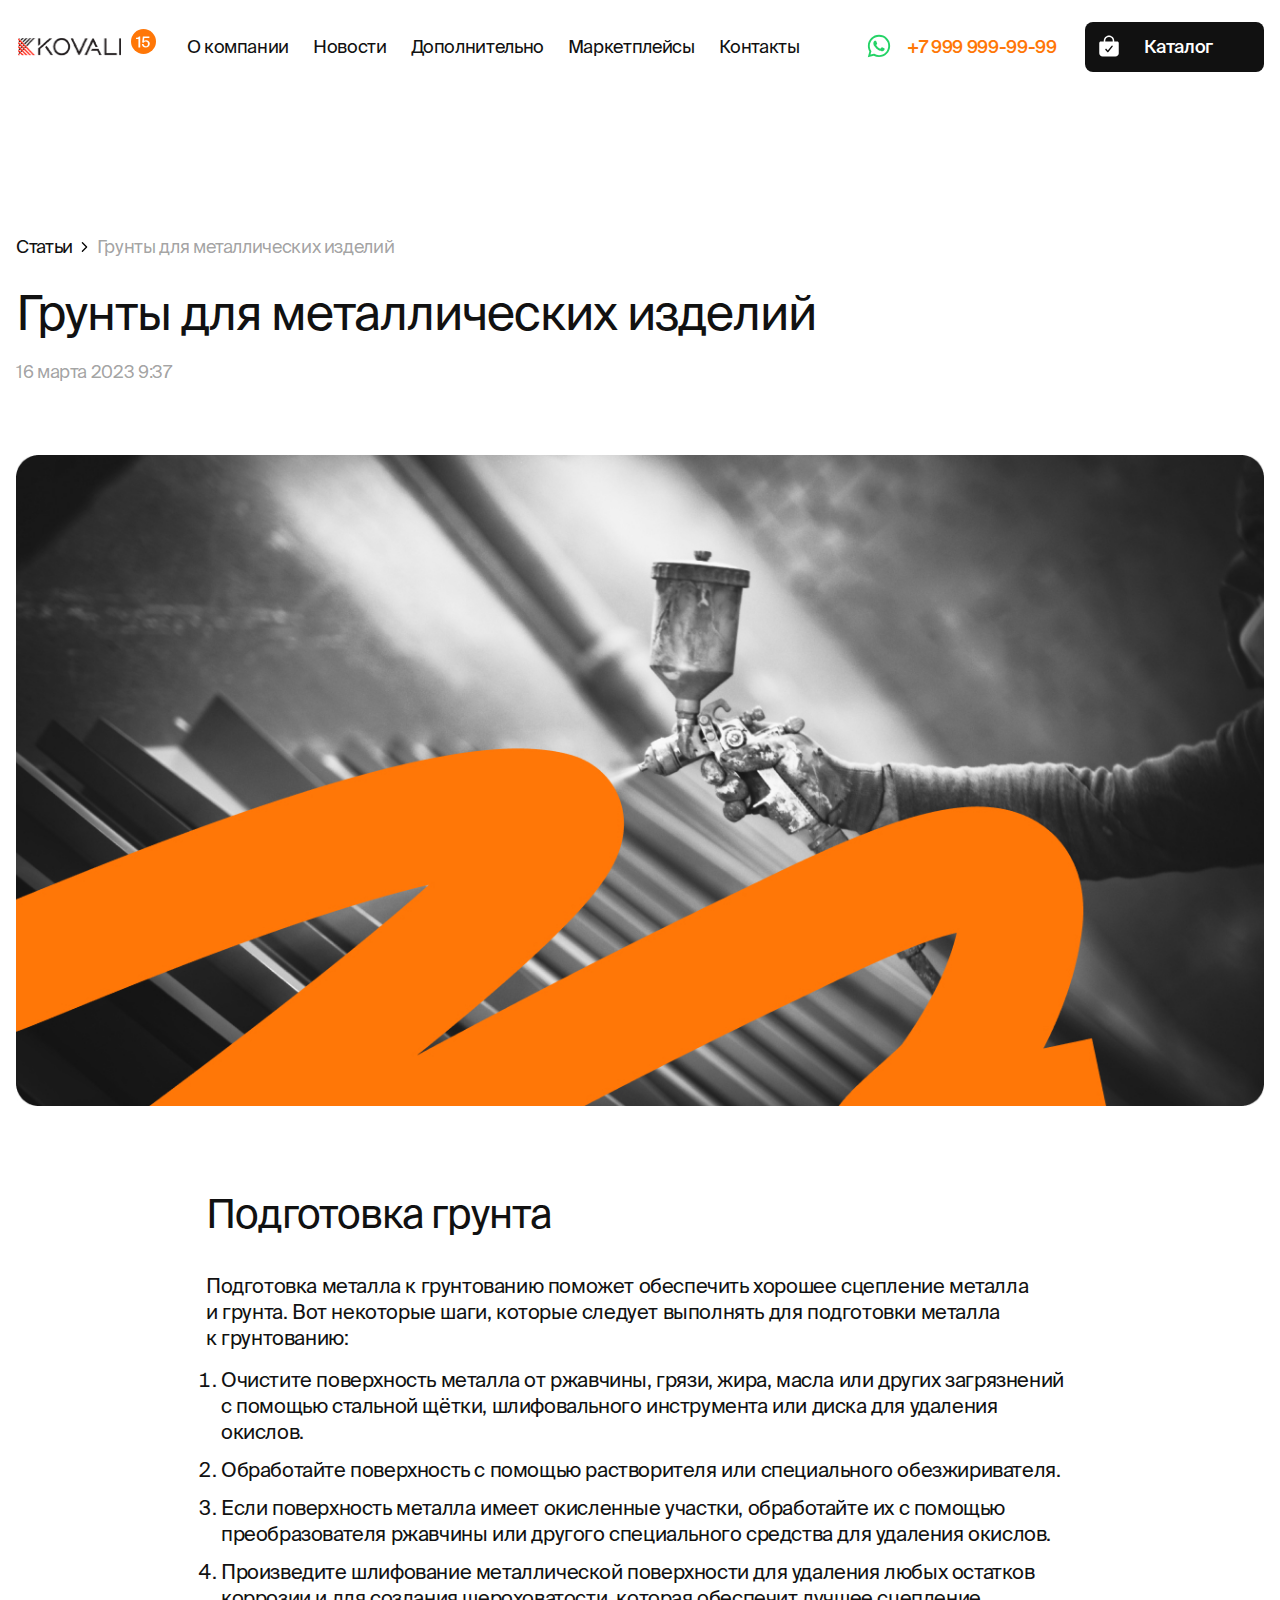
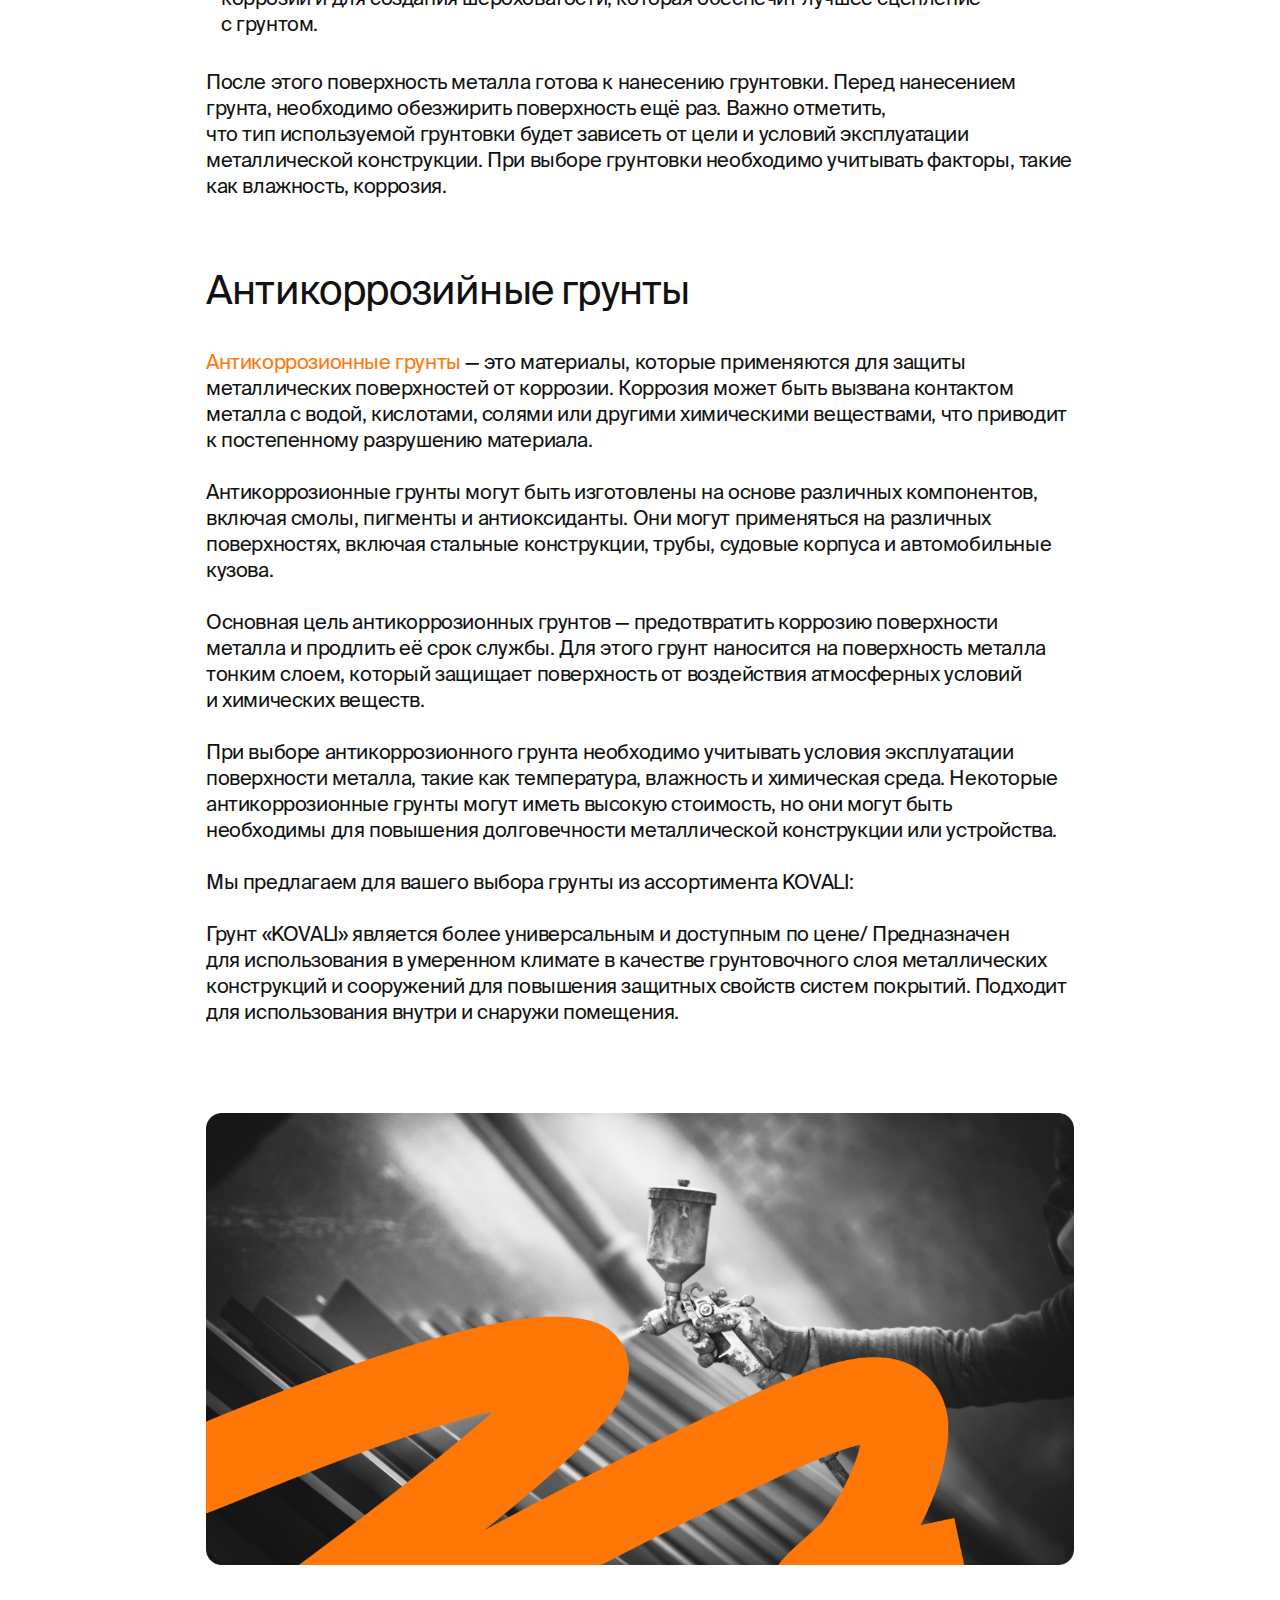
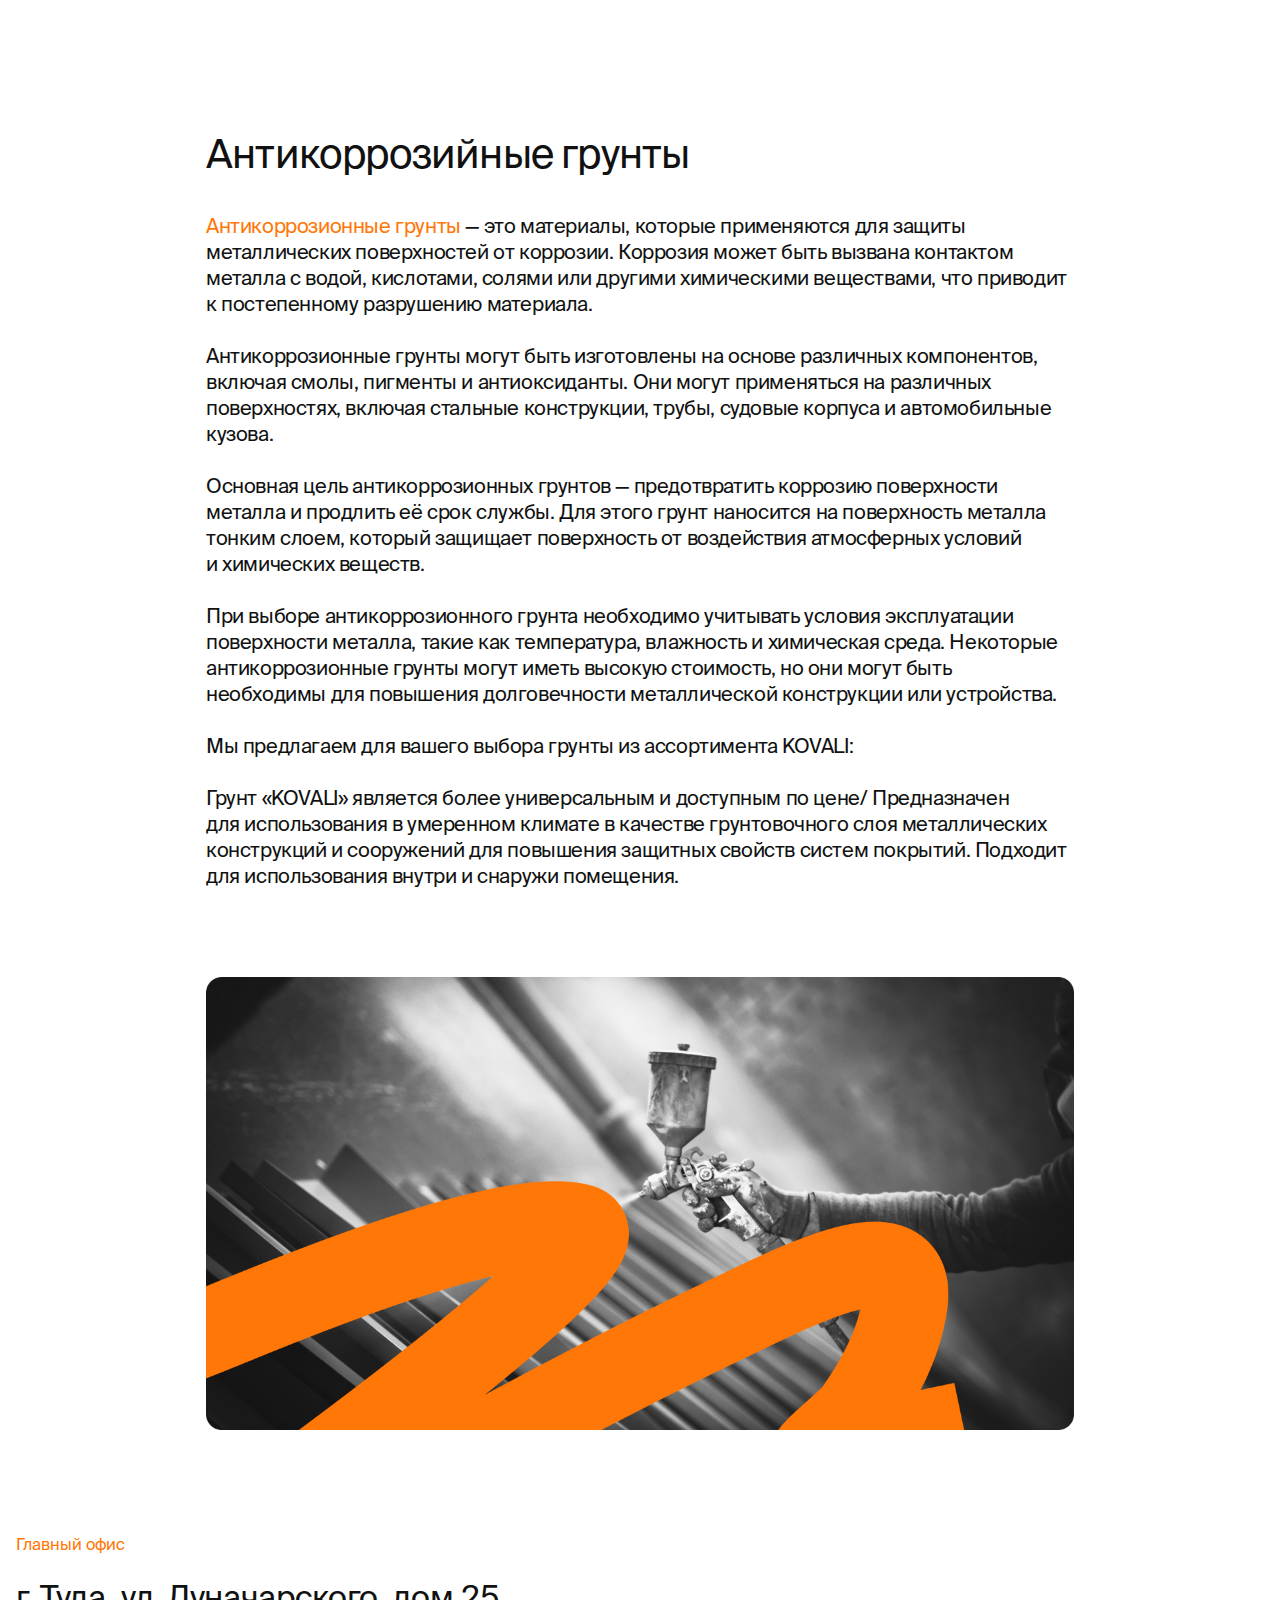
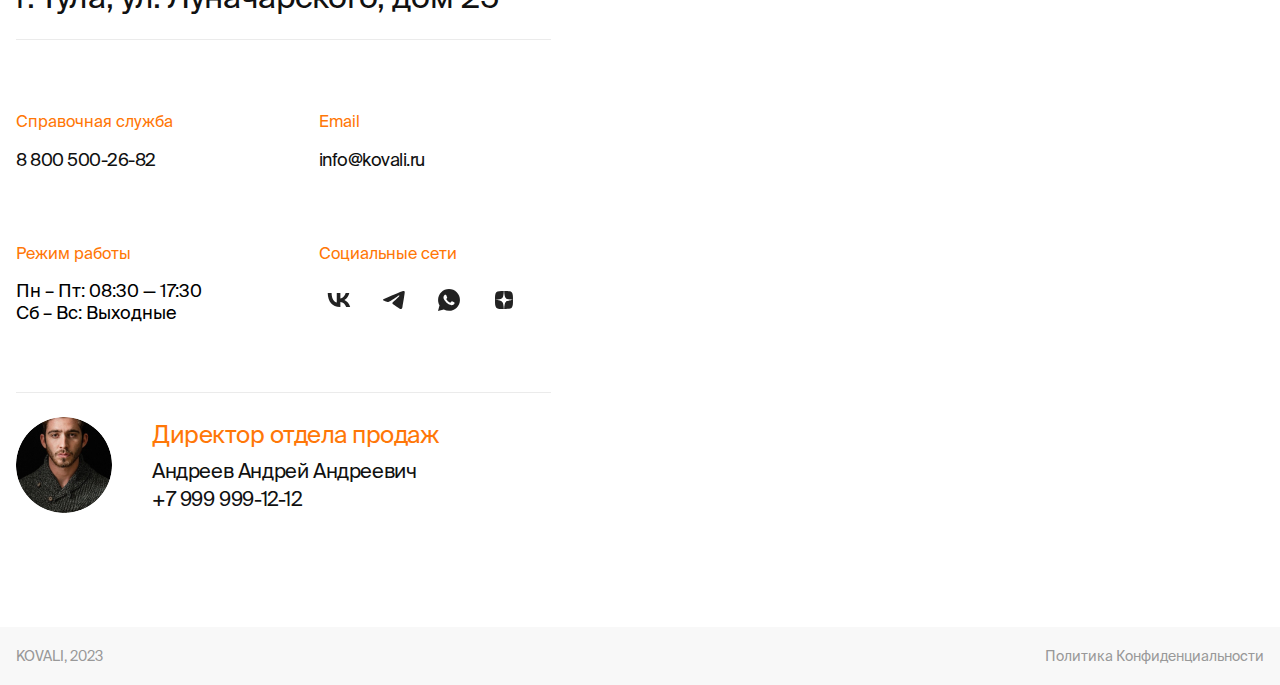
==== article.html @ 133d53ba "desktop article page" ====
<!DOCTYPE html>
<html lang="en">

<head>
    <meta charset="UTF-8">
    <meta name="viewport" content="width=device-width, initial-scale=1.0">
    <title>KOVALI</title>
    <link rel="stylesheet" href="./styles/index.css">
</head>

<body>
    <div class="page">

        <header class="header">
            <div class="wrapper header__wrapper">
                <a href="#" class="header__logo-link">
                    <img src="./assets/img/logo.png" alt="Краски KOVALI" class="logo header__logo">
                    <span class="header__logo-year">
                        <svg xmlns="http://www.w3.org/2000/svg" width="25" height="25" viewBox="0 0 25 25" fill="none">
                            <rect width="25" height="25" rx="12.5" fill="#FF7707" />
                            <path d="M9.215 18.375H7.43V10.095H5V8.865C6.575 8.82 7.34 8.685 7.895 7.5H9.215V18.375Z"
                                fill="white" />
                            <path
                                d="M14.8167 17.19C16.0167 17.19 16.9617 16.335 16.9617 14.88C16.9617 13.26 15.8517 12.495 14.7717 12.495C13.7517 12.495 13.0317 12.99 12.8067 13.635L11.1267 13.545L11.8467 7.5H18.3567V9.075H13.3167L12.9717 11.805C13.4967 11.385 14.2467 11.13 15.2217 11.13C17.0817 11.13 18.8067 12.405 18.8067 14.85C18.8067 17.28 16.9467 18.57 14.7867 18.57C12.2667 18.57 10.9467 16.92 10.8267 15.045H12.5517C12.7167 16.305 13.3767 17.19 14.8167 17.19Z"
                                fill="white" />
                        </svg>
                    </span>
                </a>
                <nav class="header__nav">
                    <a href="#" class="header__nav-link">
                        О компании
                    </a>
                    <a href="#" class="header__nav-link">
                        Новости
                    </a>
                    <a href="#" class="header__nav-link">
                        Дополнительно
                    </a>
                    <a href="#" class="header__nav-link">
                        Маркетплейсы
                    </a>
                    <a href="#" class="header__nav-link">
                        Контакты
                    </a>
                </nav>
                <div class="header__menu">
                    <a href="#" class="header__social-link">
                        <svg width="32" height="32" viewBox="0 0 32 32" fill="none" xmlns="http://www.w3.org/2000/svg">
                            <path
                                d="M4.79688 27.2L6.3754 21.4484C5.40021 19.7611 4.88797 17.8471 4.89033 15.8992C4.8929 9.77907 9.88355 4.80005 16.0163 4.80005C18.9924 4.80156 21.7857 5.95735 23.8866 8.05541C25.9874 10.1535 27.1432 12.9422 27.1422 15.9081C27.1395 22.0279 22.148 27.0078 16.0162 27.0078H16.0113C14.1494 27.007 12.3199 26.5409 10.6948 25.6566L4.79688 27.2Z"
                                fill="#24D366" />
                            <path
                                d="M16.0205 6.67507C10.9196 6.67507 6.77136 10.8134 6.76954 15.9C6.76703 17.6369 7.25715 19.3391 8.18324 20.8098L8.40325 21.1588L7.4689 24.563L10.9689 23.6471L11.3069 23.8469C12.7263 24.6876 14.3538 25.1322 16.0135 25.1331H16.017C21.114 25.1331 25.2622 20.9943 25.2642 15.9074C25.268 14.695 25.0309 13.4938 24.5664 12.3734C24.1019 11.2531 23.4193 10.2358 22.5582 9.38053C21.7019 8.52056 20.6831 7.83863 19.5609 7.37424C18.4387 6.90985 17.2354 6.67221 16.0205 6.67507Z"
                                fill="white" />
                            <path fill-rule="evenodd" clip-rule="evenodd"
                                d="M13.2321 11.2591C13.0238 10.7972 12.8045 10.7878 12.6066 10.7798L12.0737 10.7733C11.8883 10.7733 11.5871 10.8427 11.3324 11.1204C11.0778 11.3981 10.3594 12.0692 10.3594 13.4341C10.3594 14.7991 11.3556 16.118 11.4944 16.3033C11.6332 16.4886 13.4175 19.3789 16.2433 20.491C18.5915 21.4151 19.0693 21.2313 19.5792 21.1851C20.0891 21.139 21.2239 20.514 21.4554 19.8662C21.6869 19.2184 21.6871 18.6633 21.6177 18.5473C21.5483 18.4312 21.3629 18.3623 21.0847 18.2234C20.8064 18.0846 19.4399 17.4135 19.1851 17.3209C18.9303 17.2282 18.7451 17.1822 18.5595 17.4598C18.374 17.7375 17.8419 18.3621 17.6796 18.5473C17.5174 18.7324 17.3554 18.7557 17.0772 18.617C16.799 18.4783 15.9038 18.1853 14.8417 17.2401C14.0153 16.5048 13.4574 15.5966 13.295 15.3191C13.1326 15.0416 13.2778 14.8913 13.4172 14.753C13.542 14.6287 13.6952 14.429 13.8344 14.2671C13.9737 14.1052 14.0195 13.9894 14.112 13.8046C14.2046 13.6197 14.1585 13.4573 14.0889 13.3187C14.0194 13.18 13.4792 11.8079 13.2321 11.2592"
                                fill="#24D366" />
                        </svg>
                    </a>
                    <a href="tel:+79999999999" class="tel-link header__tel-link">
                        +7 999 999-99-99
                    </a>
                    <a href="#" class="btn btn_icon header__btn">
                        <div class="btn__icon">
                            <svg width="24" height="24" viewBox="0 0 24 24" fill="none"
                                xmlns="http://www.w3.org/2000/svg">
                                <path
                                    d="M21.3117 7.94062C21.1727 7.8006 21.0073 7.68956 20.825 7.61392C20.6428 7.53829 20.4473 7.49957 20.25 7.5H17.25V6.75C17.25 5.35761 16.6969 4.02226 15.7123 3.03769C14.7277 2.05312 13.3924 1.5 12 1.5C10.6076 1.5 9.27226 2.05312 8.28769 3.03769C7.30312 4.02226 6.75 5.35761 6.75 6.75V7.5H3.75C3.35218 7.5 2.97064 7.65804 2.68934 7.93934C2.40804 8.22064 2.25 8.60218 2.25 9V19.125C2.25 20.9531 3.79688 22.5 5.625 22.5H18.375C19.2593 22.5003 20.1086 22.1545 20.7413 21.5367C21.0596 21.233 21.3132 20.8679 21.4865 20.4634C21.6599 20.059 21.7495 19.6236 21.75 19.1836V9C21.7506 8.80321 21.7122 8.60826 21.637 8.42642C21.5617 8.24458 21.4512 8.07946 21.3117 7.94062ZM15.5855 12.8438L11.3855 18.0938C11.3165 18.1799 11.2294 18.2498 11.1303 18.2984C11.0312 18.3471 10.9226 18.3732 10.8122 18.375H10.8C10.6917 18.375 10.5846 18.3515 10.4862 18.3062C10.3878 18.2609 10.3004 18.1948 10.23 18.1125L8.43 16.0087C8.36598 15.9339 8.31733 15.8472 8.28683 15.7535C8.25633 15.6599 8.24457 15.5611 8.25223 15.4629C8.2599 15.3647 8.28682 15.269 8.33148 15.1812C8.37614 15.0934 8.43765 15.0153 8.5125 14.9513C8.58735 14.8872 8.67408 14.8386 8.76774 14.8081C8.86139 14.7776 8.96014 14.7658 9.05834 14.7735C9.15653 14.7811 9.25226 14.8081 9.34005 14.8527C9.42784 14.8974 9.50598 14.9589 9.57 15.0338L10.7812 16.4489L14.4145 11.9062C14.5389 11.7508 14.7198 11.6512 14.9176 11.6292C15.1154 11.6072 15.3138 11.6647 15.4692 11.7891C15.6246 11.9134 15.7243 12.0943 15.7462 12.2921C15.7682 12.4899 15.7107 12.6883 15.5864 12.8438H15.5855ZM15.75 7.5H8.25V6.75C8.25 5.75544 8.64509 4.80161 9.34835 4.09835C10.0516 3.39509 11.0054 3 12 3C12.9946 3 13.9484 3.39509 14.6517 4.09835C15.3549 4.80161 15.75 5.75544 15.75 6.75V7.5Z"
                                    fill="white" />
                            </svg>
                        </div>
                        <span class="btn__caption">
                            Каталог
                        </span>
                    </a>
                </div>
            </div>
        </header>
        <main class="main">
            <section class="article-section">
                <div class="wrapper article-section__wrapper">
                    <div class="breadcrumbs article-section__breadcrumbs">
                        <a href="#" class="breadcrumbs__link">
                            Статьи
                        </a>
                        <a href="#" class="breadcrumbs__link active">
                            Грунты для металлических изделий
                        </a>
                    </div>
                    <h1 class="article-section__heading">
                        Грунты для металлических изделий
                    </h1>
                    <p class="article-section__date">
                        16 марта 2023 9:37
                    </p>
                    <img src="./assets/img/article-img.jpg" alt="
                    Грунты для металлических изделий" class="article-section__img">
                    <div class="article-section__text-content">
                        <h2>Подготовка грунта</h2>
                        <p>
                            Подготовка металла к грунтованию поможет обеспечить хорошее сцепление металла и грунта.
                            Вот некоторые шаги, которые
                            следует выполнять для подготовки металла к грунтованию:
                        </p>
                        <ol>
                            <li>
                                Очистите поверхность металла от ржавчины, грязи, жира, масла или других загрязнений
                                с помощью стальной щётки,
                                шлифовального инструмента или диска для удаления окислов.
                            </li>
                            <li>
                                Обработайте поверхность с помощью растворителя или специального обезжиривателя.
                            </li>
                            <li>
                                Если поверхность металла имеет окисленные участки, обработайте их с помощью
                                преобразователя ржавчины или другого
                                специального средства для удаления окислов.
                            </li>
                            <li>
                                Произведите шлифование металлической поверхности для удаления любых остатков коррозии
                                и для создания шероховатости,
                                которая обеспечит лучшее сцепление с грунтом.
                            </li>
                        </ol>
                        <p>
                            После этого поверхность металла готова к нанесению грунтовки. Перед нанесением грунта,
                            необходимо обезжирить поверхность
                            ещё раз. Важно отметить, что тип используемой грунтовки будет зависеть от цели и условий
                            эксплуатации металлической
                            конструкции. При выборе грунтовки необходимо учитывать факторы, такие как влажность,
                            коррозия.
                        </p>
                        <h2>
                            Антикоррозийные грунты
                        </h2>
                        <p>
                            <a href="#">Антикоррозионные грунты</a> — это материалы, которые применяются для защиты
                            металлических
                            поверхностей от коррозии. Коррозия
                            может быть вызвана контактом металла с водой, кислотами, солями или другими химическими
                            веществами, что приводит
                            к постепенному разрушению материала.
                            <br>
                            <br>
                            Антикоррозионные грунты могут быть изготовлены на основе различных компонентов, включая
                            смолы, пигменты и антиоксиданты.
                            Они могут применяться на различных поверхностях, включая стальные конструкции, трубы,
                            судовые корпуса и автомобильные
                            кузова.
                            <br>
                            <br>
                            Основная цель антикоррозионных грунтов — предотвратить коррозию поверхности металла
                            и продлить её срок службы. Для этого
                            грунт наносится на поверхность металла тонким слоем, который защищает поверхность
                            от воздействия атмосферных условий
                            и химических веществ.
                            <br>
                            <br>
                            При выборе антикоррозионного грунта необходимо учитывать условия эксплуатации поверхности
                            металла, такие
                            как температура, влажность и химическая среда. Некоторые антикоррозионные грунты могут иметь
                            высокую стоимость,
                            но они могут быть необходимы для повышения долговечности металлической конструкции
                            или устройства.
                            <br>
                            <br>
                            Мы предлагаем для вашего выбора грунты из ассортимента KOVALI:
                            <br>
                            <br>
                            Грунт «KOVALI» является более универсальным и доступным по цене/ Предназначен
                            для использования в умеренном климате
                            в качестве грунтовочного слоя металлических конструкций и сооружений для повышения защитных
                            свойств систем покрытий.
                            Подходит для использования внутри и снаружи помещения.
                        </p>
                        <img src="./assets/img/article-img.jpg" alt="">
                        <h2>Антикоррозийные грунты</h2>
                        <p>
                            <a href="#">Антикоррозионные грунты</a> — это материалы, которые применяются для защиты
                            металлических
                            поверхностей от коррозии. Коррозия
                            может быть вызвана контактом металла с водой, кислотами, солями или другими химическими
                            веществами, что приводит
                            к постепенному разрушению материала.
                            <br>
                            <br>
                            Антикоррозионные грунты могут быть изготовлены на основе различных компонентов, включая
                            смолы, пигменты и антиоксиданты.
                            Они могут применяться на различных поверхностях, включая стальные конструкции, трубы,
                            судовые корпуса и автомобильные
                            кузова.
                            <br>
                            <br>
                            Основная цель антикоррозионных грунтов — предотвратить коррозию поверхности металла
                            и продлить её срок службы. Для этого
                            грунт наносится на поверхность металла тонким слоем, который защищает поверхность
                            от воздействия атмосферных условий
                            и химических веществ.
                            <br>
                            <br>
                            При выборе антикоррозионного грунта необходимо учитывать условия эксплуатации поверхности
                            металла, такие
                            как температура, влажность и химическая среда. Некоторые антикоррозионные грунты могут иметь
                            высокую стоимость,
                            но они могут быть необходимы для повышения долговечности металлической конструкции
                            или устройства.
                            <br>
                            <br>
                            Мы предлагаем для вашего выбора грунты из ассортимента KOVALI:
                            <br>
                            <br>
                            Грунт «KOVALI» является более универсальным и доступным по цене/ Предназначен
                            для использования в умеренном климате
                            в качестве грунтовочного слоя металлических конструкций и сооружений для повышения защитных
                            свойств систем покрытий.
                            Подходит для использования внутри и снаружи помещения.
                        </p>
                        <img src="./assets/img/article-img.jpg" alt="">
                    </div>
                </div>
            </section>
            <section class="contacts-section">
                <div class="wrapper contacts-section__wrapper">
                    <div class="contacts-section__info">
                        <div class="contacts-section__info-header">
                            <div class="contacts-section__info-item contacts-section__info-item_large">
                                <h6 class="contacts-section__info-item-heading">
                                    Главный офис
                                </h6>
                                <p class="contacts-section__info-address">
                                    г. Тула, ул. Луначарского, дом 25
                                </p>
                            </div>
                        </div>
                        <div class="contacts-section__info-body">
                            <div class="contacts-section__info-item">
                                <h6 class="contacts-section__info-item-heading">
                                    Справочная служба
                                </h6>
                                <a href="tel:+78005002682" class="text contacts-section__info-item-link">
                                    8 800 500-26-82
                                </a>
                            </div>
                            <div class="contacts-section__info-item">
                                <h6 class="contacts-section__info-item-heading">
                                    Email
                                </h6>
                                <a href="mailto:info@kovali.ru"
                                    class="text contacts-section__info-text contacts-section__info-item-link">
                                    info@kovali.ru
                                </a>
                            </div>
                            <div class="contacts-section__info-item">
                                <h6 class="contacts-section__info-item-heading">
                                    Режим работы
                                </h6>
                                <div class="contacts-section__info-text-content">
                                    <p class="contacts-section__info-text">
                                        Пн – Пт: 08:30 — 17:30
                                    </p>
                                    <p class="contacts-section__info-text">
                                        Сб – Вс: Выходные
                                    </p>
                                </div>
                            </div>
                            <div class="contacts-section__info-item">
                                <h6 class="contacts-section__info-item-heading">
                                    Социальные сети
                                </h6>
                                <div class="contacts-section__socials">
                                    <a href="#" class="contacts-section__socials-link">
                                        <svg width="40" height="40" viewBox="0 0 40 40" fill="none"
                                            xmlns="http://www.w3.org/2000/svg">
                                            <path
                                                d="M20.9388 26.9131C13.2719 26.9131 8.90038 21.6673 8.72104 12.9243H12.5769C12.7002 19.3358 15.5249 22.0484 17.7667 22.6088V12.9243H21.3872V18.4503C23.5954 18.2149 25.9268 15.6929 26.7115 12.9131H30.3208C30.0265 14.3521 29.4386 15.7149 28.5938 16.9164C27.7491 18.1179 26.6657 19.1323 25.4112 19.8963C26.8111 20.593 28.0475 21.5787 29.0386 22.7882C30.0298 23.9977 30.7533 25.4035 31.1614 26.9131H27.1822C26.3304 24.2566 24.2007 22.1941 21.3872 21.9139V26.9131H20.95H20.9388Z"
                                                fill="#222222" />
                                        </svg>

                                    </a>
                                    <a href="#" class="contacts-section__socials-link">
                                        <svg width="40" height="40" viewBox="0 0 40 40" fill="none"
                                            xmlns="http://www.w3.org/2000/svg">
                                            <path
                                                d="M10.4931 18.749C16.3235 16.2088 20.2113 14.5341 22.1566 13.725C27.7108 11.4148 28.8649 11.0135 29.6172 11.0001C29.7826 10.9974 30.1525 11.0384 30.3922 11.2328C30.5945 11.397 30.6502 11.6188 30.6768 11.7744C30.7034 11.9301 30.7366 12.2847 30.7102 12.5617C30.4093 15.7242 29.1069 23.3986 28.4444 26.9406C28.164 28.4394 27.612 28.9419 27.0775 28.9911C25.9161 29.098 25.0342 28.2235 23.9093 27.4861C22.149 26.3323 21.1546 25.614 19.446 24.488C17.4713 23.1868 18.7514 22.4716 19.8767 21.3028C20.1712 20.9969 25.2885 16.3423 25.3876 15.9201C25.4 15.8673 25.4115 15.6705 25.2945 15.5665C25.1776 15.4626 25.005 15.4981 24.8804 15.5264C24.7039 15.5665 21.8919 17.4251 16.4443 21.1023C15.6462 21.6504 14.9232 21.9174 14.2754 21.9035C13.5613 21.888 12.1877 21.4997 11.1665 21.1678C9.91404 20.7606 8.91858 20.5454 9.00526 19.8539C9.05041 19.4938 9.54637 19.1255 10.4931 18.749Z"
                                                fill="#222222" />
                                        </svg>

                                    </a>
                                    <a href="#" class="contacts-section__socials-link">
                                        <svg width="40" height="40" viewBox="0 0 40 40" fill="none"
                                            xmlns="http://www.w3.org/2000/svg">
                                            <path
                                                d="M9 31L10.5502 25.351C9.59249 23.6939 9.08946 21.814 9.09177 19.901C9.0943 13.8901 13.9953 9 20.0178 9C22.9404 9.00148 25.6836 10.1366 27.7466 12.1972C29.8097 14.2578 30.9448 16.9968 30.9438 19.9097C30.9411 25.9202 26.0394 30.8112 20.0177 30.8112H20.0129C18.1845 30.8104 16.3878 30.3526 14.792 29.4841L9 31Z"
                                                fill="#222222" />
                                            <path
                                                d="M20.0222 10.8413C15.013 10.8413 10.9393 14.9058 10.9375 19.9015C10.935 21.6075 11.4163 23.2792 12.3258 24.7236L12.5418 25.0664L11.6243 28.4098L15.0614 27.5103L15.3933 27.7065C16.7872 28.5322 18.3855 28.9688 20.0154 28.9697H20.0188C25.0241 28.9697 29.0978 24.9049 29.0998 19.9088C29.1035 18.718 28.8706 17.5383 28.4145 16.4379C27.9584 15.3376 27.2881 14.3385 26.4424 13.4985C25.6015 12.6539 24.601 11.9841 23.499 11.528C22.3969 11.0719 21.2152 10.8385 20.0222 10.8413Z"
                                                fill="#222222" />
                                            <path fill-rule="evenodd" clip-rule="evenodd"
                                                d="M17.2873 15.3438C17.0827 14.8901 16.8673 14.8809 16.673 14.8731L16.1497 14.8667C15.9676 14.8667 15.6718 14.9349 15.4217 15.2076C15.1717 15.4803 14.4662 16.1394 14.4662 17.48C14.4662 18.8206 15.4445 20.1159 15.5808 20.2979C15.7171 20.4799 17.4693 23.3186 20.2443 24.4108C22.5503 25.3185 23.0195 25.1379 23.5203 25.0926C24.021 25.0472 25.1355 24.4335 25.3628 23.7972C25.5902 23.1609 25.5903 22.6158 25.5222 22.5018C25.454 22.3879 25.2719 22.3201 24.9987 22.1838C24.7255 22.0474 23.3835 21.3883 23.1333 21.2973C22.8831 21.2063 22.7012 21.1611 22.519 21.4338C22.3368 21.7065 21.8142 22.32 21.6549 22.5018C21.4955 22.6837 21.3365 22.7065 21.0633 22.5703C20.79 22.4341 19.9109 22.1463 18.8679 21.218C18.0564 20.4958 17.5085 19.6039 17.3491 19.3313C17.1896 19.0587 17.3321 18.9111 17.469 18.7753C17.5916 18.6532 17.742 18.4571 17.8788 18.2981C18.0155 18.1391 18.0605 18.0254 18.1514 17.8438C18.2423 17.6623 18.197 17.5028 18.1287 17.3666C18.0604 17.2304 17.5299 15.8828 17.2873 15.3439"
                                                fill="white" />
                                        </svg>

                                    </a>
                                    <a href="#" class="contacts-section__socials-link">
                                        <svg width="40" height="40" viewBox="0 0 40 40" fill="none"
                                            xmlns="http://www.w3.org/2000/svg">
                                            <path
                                                d="M21.7357 21.7357C20.3214 23.195 20.2186 25.0143 20.0964 29C23.8121 29 26.3771 28.9871 27.7014 27.7014C28.9871 26.3771 29 23.69 29 20.0964C25.0143 20.225 23.195 20.3214 21.7357 21.7357ZM11 20.0964C11 23.69 11.0129 26.3771 12.2986 27.7014C13.6229 28.9871 16.1878 29 19.9036 29C19.775 25.0143 19.6786 23.195 18.2643 21.7357C16.805 20.3214 14.9857 20.2186 11 20.0964ZM19.9036 11C16.1943 11 13.6229 11.0129 12.2986 12.2986C11.0129 13.6229 11 16.31 11 19.9036C14.9857 19.775 16.805 19.6786 18.2643 18.2643C19.6786 16.805 19.7814 14.9857 19.9036 11ZM21.7357 18.2643C20.3214 16.805 20.2186 14.9857 20.0964 11C23.8121 11 26.3771 11.0129 27.7014 12.2986C28.9871 13.6229 29 16.31 29 19.9036C25.0143 19.775 23.195 19.6786 21.7357 18.2643Z"
                                                fill="#222222" />
                                            <path
                                                d="M29 20.0964V19.9036C25.0143 19.775 23.195 19.6786 21.7357 18.2643C20.3214 16.805 20.2186 14.9857 20.0964 11H19.9036C19.775 14.9857 19.6786 16.805 18.2643 18.2643C16.805 19.6786 14.9857 19.7814 11 19.9036V20.0964C14.9857 20.225 16.805 20.3214 18.2643 21.7357C19.6786 23.195 19.7814 25.0143 19.9036 29H20.0964C20.225 25.0143 20.3214 23.195 21.7357 21.7357C23.195 20.3214 25.0143 20.2186 29 20.0964Z"
                                                fill="white" />
                                        </svg>
                                    </a>
                                </div>
                            </div>
                        </div>
                        <div class="contacts-section__info-footer">
                            <div class="contacts-section__profile">
                                <img src="./assets/img/profile-avatar.jpg" alt="
                        Директор отдела продаж | Андреев Андрей Андреевич" class="contacts-section__profile-avatar">
                                <div class="contacts-section__profile-body">
                                    <p class="contacts-section__profile-heading">
                                        Директор отдела продаж
                                    </p>
                                    <div class="contacts-section__profile-text-content">
                                        <p class="contacts-section__profile-text">
                                            Андреев Андрей Андреевич
                                        </p>
                                        <a href="tel:+79999991212" class="contacts-section__profile-link">
                                            +7 999 999-12-12
                                        </a>
                                    </div>
                                </div>
                            </div>
                        </div>
                    </div>
                    <iframe class="contacts-section__map"
                        src="https://yandex.ru/map-widget/v1/?um=constructor%3A21892ddb8aa5471bf403f80e068ed27ab45283c2ccba5e497fb1632a9cfde833&amp;source=constructor"
                        width="100%" height="591" frameborder="0"></iframe>
                </div>
            </section>
        </main>
        <footer class="footer">
            <div class="wrapper footer__wrapper">
                <p class="footer__text footer__copyrights">
                    KOVALI, 2023
                </p>
                <a href="#" class="footer__text footer__policy-link">
                    Политика Конфиденциальности
                </a>
            </div>
        </footer>
    </div>
</body>

</html>
---- styles/index.css ----
@font-face {
  font-family: "Suisse Intl";
  font-weight: 300;
  src: url("../assets/fonts/SuisseIntl/SuisseIntl-Light.otf");
}
@font-face {
  font-family: "Suisse Intl";
  font-style: italic;
  font-weight: 300;
  src: url("../assets/fonts/SuisseIntl/SuisseIntl-LightItalic.otf");
}
@font-face {
  font-family: "Suisse Intl";
  font-weight: 400;
  src: url("../assets/fonts/SuisseIntl/SuisseIntl-Regular.otf");
}
@font-face {
  font-family: "Suisse Intl";
  font-style: italic;
  font-weight: 400;
  src: url("../assets/fonts/SuisseIntl/SuisseIntl-RegularItalic.otf");
}
@font-face {
  font-family: "Suisse Intl";
  font-weight: 500;
  src: url("../assets/fonts/SuisseIntl/SuisseIntl-Medium.otf");
}
@font-face {
  font-family: "Suisse Intl";
  font-style: italic;
  font-weight: 500;
  src: url("../assets/fonts/SuisseIntl/SuisseIntl-MediumItalic.otf");
}
@font-face {
  font-family: "Suisse Intl";
  font-weight: 600;
  src: url("../assets/fonts/SuisseIntl/SuisseIntl-SemiBold.otf");
}
@font-face {
  font-family: "Suisse Intl";
  font-style: italic;
  font-weight: 600;
  src: url("../assets/fonts/SuisseIntl/SuisseIntl-SemiBoldItalic.otf");
}
@font-face {
  font-family: "Suisse Intl";
  font-weight: 700;
  src: url("../assets/fonts/SuisseIntl/SuisseIntl-Bold.otf");
}
@font-face {
  font-family: "Suisse Intl";
  font-style: italic;
  font-weight: 700;
  src: url("../assets/fonts/SuisseIntl/SuisseIntl-BoldItalic.otf");
}
@font-face {
  font-family: "Suisse Intl";
  font-weight: 900;
  src: url("../assets/fonts/SuisseIntl/SuisseIntl-Book.otf");
}
@font-face {
  font-family: "Suisse Intl";
  font-style: italic;
  font-weight: 900;
  src: url("../assets/fonts/SuisseIntl/SuisseIntl-BlackItalic.otf");
}
/* http://meyerweb.com/eric/tools/css/reset/ 
   v2.0 | 20110126
   License: none (public domain)
*/
html,
body,
div,
span,
applet,
object,
iframe,
h1,
h2,
h3,
h4,
h5,
h6,
p,
blockquote,
pre,
a,
abbr,
acronym,
address,
big,
cite,
code,
del,
dfn,
em,
img,
ins,
kbd,
q,
s,
samp,
small,
strike,
strong,
sub,
sup,
tt,
var,
b,
u,
i,
center,
dl,
dt,
dd,
ol,
ul,
li,
fieldset,
form,
label,
legend,
table,
caption,
tbody,
tfoot,
thead,
tr,
th,
td,
article,
aside,
canvas,
details,
embed,
figure,
figcaption,
footer,
header,
hgroup,
menu,
nav,
output,
ruby,
section,
summary,
time,
mark,
audio,
video {
  margin: 0;
  padding: 0;
  border: 0;
  font-size: 100%;
  font: inherit;
  vertical-align: baseline;
}

/* HTML5 display-role reset for older browsers */
article,
aside,
details,
figcaption,
figure,
footer,
header,
hgroup,
menu,
nav,
section {
  display: block;
}

body {
  line-height: 1;
}

ol,
ul {
  list-style: none;
}

blockquote,
q {
  quotes: none;
}

blockquote:before,
blockquote:after,
q:before,
q:after {
  content: "";
  content: none;
}

table {
  border-collapse: collapse;
  border-spacing: 0;
}

a {
  text-decoration: none;
  color: inherit;
}

button {
  padding: 0;
  border: none;
  background: none;
}

* {
  box-sizing: border-box;
}

*::-moz-selection {
  color: #fff;
  background-color: #ff7707;
}

*::selection {
  color: #fff;
  background-color: #ff7707;
}
*::-moz-selection {
  color: #fff;
  background-color: #ff7707;
}

body {
  min-width: 320px;
  font-family: "Suisse Intl", sans-serif;
}

.wrapper {
  width: 100%;
  height: 100%;
  max-width: 1344px;
  padding: 0px 16px;
  margin: 0 auto;
  display: flex;
  align-items: center;
}

.heading {
  color: #111;
  font-family: "Suisse Intl", sans-serif;
  font-size: 92px;
  font-style: normal;
  font-weight: 400;
  line-height: 100%; /* 92px */
  letter-spacing: -3.68px;
}
.heading__highlight {
  color: #ff7707;
}

.text, .dev-section__text-content p, .about-section__text-content p {
  color: #111;
  font-family: "Suisse Intl", sans-serif;
  font-size: 24px;
  font-style: normal;
  font-weight: 400;
  line-height: 130%;
  letter-spacing: -0.48px;
}

.subheading {
  color: #111;
  font-family: "Suisse Intl", sans-serif;
  font-size: 64px;
  font-style: normal;
  font-weight: 400;
  line-height: 95%;
  letter-spacing: -2.56px;
}
.subheading_brand, .subheading span {
  color: #ff7707;
}
.subheading_white {
  color: #fff;
}
.btn {
  padding: 12px;
  border-radius: 8px;
  background: #111;
  color: #fff;
  transition: 0.43s;
}
.btn_icon {
  display: flex;
  align-items: center;
  gap: 23px;
}
.btn__icon svg {
  width: 24px;
  height: 24px;
}
.btn__icon svg path {
  transition: 0.43s;
}
.btn__caption {
  font-family: "Suisse Intl", sans-serif;
  font-size: 18px;
  font-style: normal;
  font-weight: 500;
  line-height: normal;
  letter-spacing: -0.36px;
}
.btn:hover {
  color: #111;
  background-color: #fff;
  outline: 1px solid #111;
}
.btn:hover path {
  fill: #111;
}
.btn:active {
  transform: scale(0.95);
}

.header {
  width: 100%;
  margin-top: 22px;
  margin-bottom: 164px;
}
.header__wrapper {
  justify-content: space-between;
}
.header__logo-link {
  position: relative;
  display: flex;
  align-items: center;
  gap: 8px;
  align-items: flex-end;
}
.header__logo-year {
  position: absolute;
  right: -33px;
}
.header__nav {
  display: flex;
  align-items: center;
  gap: 24px;
}
.header__nav-link {
  position: relative;
  color: #111;
  font-family: "Suisse Intl", sans-serif;
  font-size: 18px;
  font-style: normal;
  font-weight: 400;
  line-height: normal;
  letter-spacing: -0.36px;
}
.header__nav-link:hover {
  color: #ff7707;
}
.header__social-link {
  margin-right: 12px;
}
.header__menu {
  display: flex;
  align-items: center;
}
.header__tel-link {
  margin-right: 28px;
}
.header__btn {
  padding-right: 51px;
}

.logo {
  width: 107px;
  height: 17.258px;
  -o-object-fit: contain;
     object-fit: contain;
  -o-object-position: center;
     object-position: center;
}

.tel-link {
  position: relative;
  color: #ff7707;
  font-family: "Suisse Intl", sans-serif;
  font-size: 18px;
  font-style: normal;
  font-weight: 500;
  line-height: normal;
  letter-spacing: -0.36px;
}
.tel-link:hover {
  color: #111;
}

.promo-section__wrapper {
  align-items: flex-end;
  justify-content: space-between;
  gap: 16px;
  margin-bottom: 64px;
}
.promo-section__slogan {
  max-width: 325px;
  font-size: 22px;
}
.promo-section__video {
  width: 100%;
  height: 810px;
  -o-object-fit: cover;
     object-fit: cover;
  -o-object-position: center;
     object-position: center;
  border-radius: 48px 48px 0px 0px;
  background: #ff7707;
}
.promo-section__video-wrapper {
  position: relative;
  z-index: 1;
}
.promo-section__video-wrapper::after {
  content: "";
  width: 556px;
  height: 554.25px;
  position: absolute;
  background-image: url("../assets/img/player-lines.svg");
  background-repeat: no-repeat;
  background-position: center;
  background-size: contain;
  z-index: 2;
  left: 0;
  bottom: 0;
}
.promo-section__video-wrapper::before {
  content: "";
  width: 351.11px;
  height: 350px;
  position: absolute;
  background-image: url("../assets/img/player-lines-2.svg");
  background-repeat: no-repeat;
  background-position: center;
  background-size: contain;
  z-index: 2;
  right: 0;
  top: 0;
}

.advantages-section {
  position: relative;
  top: -81px;
  border-radius: 48px;
  background: #fff;
  z-index: 2;
  padding: 48px 0;
}
.advantages-section__list {
  width: 100%;
  display: grid;
  grid-template-columns: repeat(3, 1fr);
  grid-template-rows: repeat(2, 512px);
  gap: 8px;
}
.advantages-section__list-item-video {
  z-index: -1;
}
.advantages-section__list-item-video, .advantages-section__list-item-bg {
  position: absolute;
  left: 0;
  top: 0;
  width: 100%;
  height: 100%;
  -o-object-fit: cover;
     object-fit: cover;
  -o-object-position: center;
     object-position: center;
}
.advantages-section__list-item {
  position: relative;
  width: 100%;
  height: 100%;
  display: flex;
  flex-direction: column;
  align-items: flex-start;
  justify-content: space-between;
  padding: 40px 32px;
  border-radius: 32px;
  border: 1px solid #ebebeb;
  background-color: rgba(255, 255, 255, 0.1);
  overflow: hidden;
  transition: 0.43s;
}
.advantages-section__list-item:first-child, .advantages-section__list-item:nth-child(3) {
  background-image: url("../assets/img/advantages-lines-1.svg");
  background-repeat: no-repeat;
  background-position: right bottom;
}
.advantages-section__list-item:nth-child(2) {
  background-image: url("../assets/img/advantages-lines-2.svg");
  background-repeat: no-repeat;
  background-position: right top;
}
.advantages-section__list-item_count {
  align-items: flex-start;
  justify-content: start;
}
.advantages-section__list-item_video:hover video {
  opacity: 1;
}
.advantages-section__list-item_video:hover .advantages-section__list-item-subheading,
.advantages-section__list-item_video:hover .advantages-section__list-item-count {
  color: #fff;
}
.advantages-section__list-item_image-black:hover {
  background-color: #111;
}
.advantages-section__list-item_image-black:hover .advantages-section__list-item-bg {
  opacity: 1;
}
.advantages-section__list-item_image:hover .advantages-section__list-item-subheading,
.advantages-section__list-item_image:hover .advantages-section__list-item-count {
  color: #fff;
}
.advantages-section__list-item-heading {
  color: #111;
  font-family: "Suisse Intl", sans-serif;
  font-size: 29px;
  font-style: normal;
  font-weight: 400;
  line-height: 110%;
  letter-spacing: -0.58px;
}
.advantages-section__list-item-heading span {
  color: #ff7707;
}
.advantages-section__list-item-img {
  -o-object-fit: contain;
     object-fit: contain;
}
.advantages-section__list-item-subheading {
  display: flex;
  flex-direction: column;
  align-items: flex-start;
  justify-content: start;
  gap: 24px;
  color: rgba(17, 17, 17, 0.4);
  font-family: "Suisse Intl", sans-serif;
  font-size: 24px;
  font-style: normal;
  font-weight: 400;
  line-height: normal;
  letter-spacing: -0.48px;
  transition: 0.43s;
}
.advantages-section__list-item-count {
  color: #111;
  font-family: "Suisse Intl", sans-serif;
  font-size: 104px;
  font-style: normal;
  font-weight: 500;
  line-height: normal;
  letter-spacing: -1.56px;
  transition: 0.43s;
}
.advantages-section__list-item-video {
  transition: 0.43s;
  opacity: 0;
}
.advantages-section__list-item-bg {
  opacity: 0;
  transition: 0.43s;
}
.advantages-section__list-item-bg_80 {
  width: 97%;
  left: 0;
  right: 0;
  top: 0;
  bottom: 0;
  margin: auto;
  -o-object-fit: contain;
     object-fit: contain;
  -o-object-position: bottom;
     object-position: bottom;
}

.about-section {
  padding-top: 57px;
}
.about-section__wrapper {
  margin-bottom: 128px;
  align-items: flex-start;
  justify-content: space-between;
  gap: 28px;
}
.about-section__text-content {
  max-width: 604px;
}
.about-section__text-content p span {
  color: #ff7707;
}
.about-section__overlay {
  position: relative;
  width: 100%;
  padding: 40px 32px;
  min-height: 900px;
  border-radius: 48px;
  background-color: #ff7707;
  background-image: url("../assets/img/about-bg.png"), url("../assets/img/about-lines-1.svg"), url("../assets/img/about-lines-2.svg");
  background-size: cover, auto, auto;
  background-repeat: no-repeat;
  background-position: center, left top, bottom right;
}
.about-section__overlay-message {
  position: absolute;
  padding-bottom: 204px;
  background-image: url("../assets/img/about-message-line.svg");
  background-repeat: no-repeat;
  background-position: right 75px bottom;
  transition: 0.43s;
}
.about-section__overlay-message.hidden {
  opacity: 0;
  visibility: hidden;
}
.about-section__overlay-message:hover .about-section__overlay-popup {
  opacity: 1;
  visibility: visible;
}
.about-section__overlay-message_first {
  top: 40px;
  left: 32px;
}
.about-section__overlay-message_second {
  padding-bottom: 101px;
  right: 315px;
  bottom: 217px;
  background-image: url("../assets/img/about-message-line-2.svg");
}
.about-section__overlay-message-text {
  padding: 20px 24px;
  border-radius: 100px;
  background: rgba(255, 255, 255, 0.4);
  -webkit-backdrop-filter: blur(32px);
          backdrop-filter: blur(32px);
  color: #fff;
  font-family: "Suisse Intl", sans-serif;
  font-size: 24px;
  font-style: normal;
  font-weight: 400;
  line-height: normal;
  letter-spacing: -0.48px;
}
.about-section__overlay-popup {
  position: absolute;
  left: 90%;
  width: 100%;
  max-width: 310px;
  height: -moz-fit-content;
  height: fit-content;
  padding: 24px 16px;
  border-radius: 24px;
  border: 1px solid #ebebeb;
  background: #fff;
  display: flex;
  flex-direction: column;
  align-items: flex-start;
  gap: 24px;
  visibility: hidden;
  opacity: 0;
  transition: 0.43s;
  z-index: 10;
}
.about-section__overlay-popup.active {
  opacity: 1;
  visibility: visible;
}
.about-section__overlay-popup-img {
  width: 100%;
  height: 172px;
  -o-object-fit: contain;
     object-fit: contain;
}
.about-section__overlay-popup-heading {
  color: #111;
  font-family: "Suisse Intl", sans-serif;
  font-size: 16px;
  font-style: normal;
  font-weight: 400;
  line-height: normal;
  letter-spacing: -0.32px;
}
.about-section__overlay-popup-btn {
  padding: 14px 24px;
  width: 100%;
  text-align: center;
  color: #fff;
  font-family: "Suisse Intl", sans-serif;
  font-size: 16px;
  font-style: normal;
  font-weight: 400;
  line-height: normal;
  letter-spacing: -0.32px;
}

.owner-section {
  padding-top: 128px;
  padding-bottom: 190px;
}
.owner-section__wrapper {
  flex-direction: column;
  align-items: center;
  justify-content: center;
}
.owner-section__review {
  width: 100%;
  max-width: 1135px;
  margin: 0 auto;
  display: flex;
  flex-direction: column;
  align-items: center;
  justify-content: center;
  text-align: center;
  background-image: url("../assets/img/right-blockquote.svg"), url("../assets/img/blockquote-left.svg");
  background-repeat: no-repeat;
  background-position: right bottom, left top;
}
.owner-section__review-img {
  width: 104px;
  height: 104px;
  margin-bottom: 32px;
  border-radius: 50%;
  -o-object-fit: cover;
     object-fit: cover;
  -o-object-position: center;
     object-position: center;
}
.owner-section__review-text {
  font-size: 34px;
  margin-bottom: 56px;
}
.owner-section__review-text span {
  color: #ff7707;
}
.owner-section__name {
  margin-bottom: 18px;
  color: #ff7707;
  text-align: center;
  font-family: "Suisse Intl", sans-serif;
  font-size: 32px;
  font-style: normal;
  font-weight: 400;
  line-height: 95%; /* 30.4px */
  letter-spacing: -1.28px;
}
.owner-section__who {
  max-width: 289px;
  color: #111;
  text-align: center;
  font-family: "Suisse Intl", sans-serif;
  font-size: 20px;
  font-style: normal;
  font-weight: 400;
  line-height: normal;
  letter-spacing: -0.4px;
}

.dev-section {
  padding-top: 72px;
  padding-bottom: 40px;
  background-color: #ff7707;
  border-radius: 48px;
}
.dev-section__wrapper {
  flex-direction: column;
  align-items: flex-start;
  justify-content: start;
}
.dev-section__content {
  width: 100%;
  margin-bottom: 104px;
  display: flex;
  align-items: flex-start;
  justify-content: start;
  gap: 28px;
}
.dev-section__text-content {
  max-width: 604px;
}
.dev-section__text-content p {
  color: #fff;
}
.dev-section__list {
  width: 100%;
  display: grid;
  grid-template-columns: repeat(3, 1fr);
  grid-template-rows: repeat(2, 453px);
  gap: 8px;
}
.dev-section__list-item {
  position: relative;
  width: 100%;
  height: 100%;
  border-radius: 32px;
  padding: 40px 32px;
  border: 1px solid #ebebeb;
  background: #fff;
  display: flex;
  flex-direction: column;
  align-items: flex-start;
  justify-content: space-between;
  background-image: url("../assets/img/dev-card-ines.png");
  background-repeat: no-repeat;
  background-position: left bottom;
  transition: 0.43s;
}
.dev-section__list-item:hover {
  background-color: #111;
  border: 1px solid #111;
  background-image: none;
}
.dev-section__list-item:hover .dev-section__list-item-heading, .dev-section__list-item:hover .dev-section__list-item-hidden-text {
  opacity: 0;
  visibility: hidden;
}
.dev-section__list-item:hover .dev-section__list-item-hidden-text {
  opacity: 1;
  visibility: visible;
}
.dev-section__list-item-heading, .dev-section__list-item-hidden-text {
  color: #111;
  font-family: "Suisse Intl", sans-serif;
  font-size: 29px;
  font-style: normal;
  font-weight: 400;
  line-height: 110%; /* 31.9px */
  letter-spacing: -0.58px;
  transition: 0.43s;
}
.dev-section__list-item-hidden-text {
  opacity: 0;
  visibility: hidden;
  position: absolute;
  color: #fff;
}
.dev-section__list-item-img {
  width: 95%;
  height: 250px;
  -o-object-fit: contain;
     object-fit: contain;
  margin: 0 auto;
}

.projects-section {
  margin-top: 80px;
  margin-bottom: 161px;
}
.projects-section__wrapper {
  gap: 16px;
  align-items: flex-start;
  justify-content: space-between;
}
.projects-section__info {
  max-width: 528px;
  margin-top: 48px;
  display: flex;
  flex-direction: column;
  align-items: flex-end;
  justify-content: start;
  gap: 40px;
}
.projects-section__tabs {
  position: relative;
  width: 100%;
}
.projects-section__tab {
  position: absolute;
  left: 0;
  top: 0;
  display: flex;
  flex-direction: column;
  align-items: flex-start;
  justify-content: start;
  gap: 40px;
  visibility: hidden;
  opacity: 0;
  transition: 0.43s;
}
.projects-section__tab.active {
  opacity: 1;
  visibility: visible;
}
.projects-section__tab-text {
  color: #111;
  font-family: "Suisse Intl", sans-serif;
  font-size: 28px;
  font-style: normal;
  font-weight: 400;
  line-height: 130%;
  letter-spacing: -0.56px;
}
.projects-section__tab-subtext {
  color: rgba(0, 0, 0, 0.6);
  font-family: "Suisse Intl", sans-serif;
  font-size: 28px;
  font-style: normal;
  font-weight: 400;
  line-height: 130%;
  letter-spacing: -0.56px;
}
.projects-section__swiper {
  width: 100%;
  max-width: 666px;
  border-radius: 16px;
  padding-bottom: 29px;
  overflow: hidden;
  margin: 0;
}
.projects-section__swiper .swiper-pagination-bullet {
  width: 8px;
  height: 8px;
  background-color: rgba(255, 119, 7, 0.4);
  opacity: 1;
}
.projects-section__swiper .swiper-pagination-bullet-active {
  background-color: #ff7707;
}
.projects-section__swiper-slide {
  position: relative;
}
.projects-section__swiper-slide::after {
  content: "";
  width: 350px;
  height: 350px;
  position: absolute;
  right: 0;
  top: 0;
  background-image: url("../assets/img/slide-lines.svg");
  background-repeat: no-repeat;
  background-position: center;
  background-size: contain;
  z-index: 11;
}
.projects-section__swiper-navigation {
  position: absolute;
  display: flex;
  align-items: center;
  justify-content: space-between;
  width: 100%;
  height: 100%;
  left: 0;
  top: 0;
  right: 0;
  bottom: 0;
  z-index: 10;
  padding: 0px 24px;
}
.projects-section__swiper-nav-btn {
  width: 40px;
  height: 40px;
  display: flex;
  align-items: center;
  justify-content: center;
  cursor: pointer;
  transition: 0.43s;
}
.projects-section__swiper-nav-btn:hover {
  transform: scale(1.1);
}
.projects-section__swiper-nav-btn:active {
  transform: scale(0.95);
}
.projects-section__swiper-pagination {
  width: 100%;
}
.projects-section__swiper-slide {
  width: 100%;
}
.projects-section__swiper-slide-img {
  width: 100%;
  height: 100%;
  -o-object-fit: cover;
     object-fit: cover;
}

.swiper-button-disabled {
  opacity: 0.4;
}

.contacts-section__wrapper {
  justify-content: space-between;
  gap: 16px;
}
.contacts-section__info {
  width: 100%;
  max-width: 535px;
}
.contacts-section__info-header {
  width: 100%;
  padding-bottom: 24px;
  border-bottom: 1px solid #ebebeb;
}
.contacts-section__info-item {
  display: flex;
  flex-direction: column;
  align-items: flex-start;
  justify-content: space-between;
  gap: 16px;
}
.contacts-section__info-item_large {
  gap: 21px;
}
.contacts-section__info-item-heading {
  color: #ff7707;
  font-family: "Suisse Intl", sans-serif;
  font-size: 16px;
  font-style: normal;
  font-weight: 400;
  line-height: 140%;
}
.contacts-section__info-address {
  color: #111;
  font-family: "Suisse Intl", sans-serif;
  font-size: 32px;
  font-style: normal;
  font-weight: 400;
  line-height: 120%; /* 38.4px */
  letter-spacing: -0.32px;
}
.contacts-section__info-body {
  width: 100%;
  display: grid;
  grid-template-columns: repeat(2, 1fr);
  gap: 70px;
  padding: 70px 0;
  border-bottom: 1px solid #ebebeb;
}
.contacts-section__info-item-link {
  font-size: 18px;
  transition: 0.43s;
}
.contacts-section__info-item-link:hover {
  color: #ff7707;
}
.contacts-section__info-text {
  font-size: 18px;
}
.contacts-section__info-text-content {
  display: flex;
  flex-direction: column;
  align-items: flex-start;
  justify-content: start;
  gap: 4px;
}
.contacts-section__socials {
  display: flex;
  align-items: center;
  gap: 15px;
}
.contacts-section__info-footer {
  width: 100%;
  padding-top: 24px;
}
.contacts-section__profile {
  width: 100%;
  max-width: 474px;
  display: flex;
  align-items: center;
  gap: 40px;
}
.contacts-section__profile-avatar {
  width: 96px;
  height: 96px;
  border-radius: 50%;
  overflow: hidden;
  -o-object-fit: cover;
     object-fit: cover;
  -o-object-position: center;
     object-position: center;
}
.contacts-section__profile-body {
  display: flex;
  flex-direction: column;
  align-items: flex-start;
  justify-content: start;
  gap: 8px;
}
.contacts-section__profile-heading {
  color: #ff7707;
  font-family: "Suisse Intl", sans-serif;
  font-size: 24px;
  font-style: normal;
  font-weight: 400;
  line-height: 130%;
  letter-spacing: -0.48px;
}
.contacts-section__profile-text-content {
  display: flex;
  flex-direction: column;
  align-items: flex-start;
  justify-content: start;
  gap: 2px;
}
.contacts-section__profile-text, .contacts-section__profile-link {
  color: #111;
  font-family: "Suisse Intl", sans-serif;
  font-size: 20px;
  font-style: normal;
  font-weight: 400;
  line-height: 130%; /* 26px */
  letter-spacing: -0.4px;
}
.contacts-section__map {
  width: 100%;
  max-width: 666px;
  border-radius: 24px;
  overflow: hidden;
}

.footer {
  width: 100%;
  margin-top: 108px;
  padding: 21px 0;
  background: #f8f8f8;
}
.footer__wrapper {
  gap: 16px;
  justify-content: space-between;
}
.footer__text {
  color: #999;
  font-variant-numeric: lining-nums proportional-nums;
  font-family: "Suisse Intl", sans-serif;
  font-size: 14px;
  font-style: normal;
  font-weight: 400;
  line-height: normal;
}
.footer__policy-link {
  transition: 0.43s;
}
.footer__policy-link:hover {
  color: #ff7707;
}

.articles-section {
  margin-bottom: 88px;
}
.articles-section__wrapper {
  flex-direction: column;
  align-items: flex-start;
  justify-content: start;
}
.articles-section__date-filter {
  width: 100%;
  height: 92px;
  margin-bottom: 72px;
}
.articles-section__swiper-slide {
  width: -moz-fit-content;
  width: fit-content;
  height: 100%;
  display: flex;
  flex-direction: column;
  align-items: flex-start;
  justify-content: end;
}
.articles-section__date-filter-link {
  width: -moz-fit-content;
  width: fit-content;
  color: rgba(17, 17, 17, 0.4);
  font-family: "Suisse Intl", sans-serif;
  font-size: 46px;
  font-style: normal;
  font-weight: 400;
  line-height: 100%;
  letter-spacing: -1.84px;
  transition: 0.43s;
}
.articles-section__date-filter-link:hover {
  color: #ff7707;
}
.articles-section__date-filter-link.active {
  color: #111;
  font-family: "Suisse Intl", sans-serif;
  font-size: 92px;
  font-style: normal;
  font-weight: 400;
  line-height: 100%; /* 92px */
  letter-spacing: -3.68px;
}
.articles-section__list {
  width: 100%;
  margin-bottom: 16px;
  display: flex;
  flex-direction: column;
  align-items: flex-start;
  gap: 40px;
}
.articles-section__list-item {
  width: 100%;
}
.articles-section__list-item-heading {
  color: #111;
  font-family: "Suisse Intl", sans-serif;
  font-size: 32px;
  font-style: normal;
  font-weight: 400;
  line-height: 95%; /* 30.4px */
  letter-spacing: -0.64px;
}
.articles-section__list-item-link-wrapper {
  width: 100%;
  display: flex;
  flex-direction: column;
  align-items: flex-start;
  justify-content: start;
  gap: 24px;
}
.articles-section__list-item-img-wrapper {
  width: 100%;
  height: 636px;
  overflow: hidden;
  border-radius: 24px;
}
.articles-section__list-item-img-wrapper:hover img {
  transform: scale(1.1);
}
.articles-section__list-item-img {
  width: 100%;
  height: 100%;
  -o-object-fit: cover;
     object-fit: cover;
  -o-object-position: center;
     object-position: center;
  transition: 0.43s;
}
.articles-section__pagination {
  margin: 0 auto;
  display: flex;
  align-items: center;
  gap: 4px;
}
.articles-section__pagination-link {
  width: 32px;
  height: 32px;
  display: flex;
  align-items: center;
  justify-content: center;
  color: #111;
  font-family: "Suisse Intl", sans-serif;
  font-size: 16px;
  font-style: normal;
  font-weight: 400;
  line-height: normal;
  letter-spacing: -0.32px;
  border-radius: 50%;
  transition: 0.43s;
}
.articles-section__pagination-link:hover {
  background-color: rgba(255, 119, 7, 0.5);
}
.articles-section__pagination-link.active {
  color: #fff;
  background-color: #ff7707;
}

.article-section__wrapper {
  flex-direction: column;
  align-items: flex-start;
  justify-content: start;
}
.article-section__heading {
  margin-bottom: 25px;
  color: #111;
  font-family: "Suisse Intl", sans-serif;
  font-size: 48px;
  font-style: normal;
  font-weight: 400;
  line-height: 95%; /* 45.6px */
  letter-spacing: -0.96px;
}
.article-section__date {
  margin-bottom: 56px;
  color: rgba(17, 17, 17, 0.4);
  font-family: "Suisse Intl", sans-serif;
  font-size: 18px;
  font-style: normal;
  font-weight: 400;
  line-height: normal;
  letter-spacing: -0.36px;
}
.article-section__img {
  width: 100%;
  height: 684px;
  -o-object-fit: contain;
     object-fit: contain;
  -o-object-position: center;
     object-position: center;
}
.article-section__text-content {
  max-width: 868px;
  margin: 0 auto;
}
.article-section__text-content h2 {
  margin-top: 72px;
  margin-bottom: 40px;
  color: #111;
  font-family: "Suisse Intl", sans-serif;
  font-size: 40px;
  font-style: normal;
  font-weight: 400;
  line-height: 95%; /* 38px */
  letter-spacing: -0.8px;
}
.article-section__text-content p {
  margin-bottom: 16px;
}
.article-section__text-content p span,
.article-section__text-content p a {
  color: #ff7707;
}
.article-section__text-content p a {
  transition: 0.43s;
}
.article-section__text-content p a:hover {
  text-decoration: underline;
}
.article-section__text-content p,
.article-section__text-content li {
  color: #111;
  font-family: "Suisse Intl", sans-serif;
  font-size: 20px;
  font-style: normal;
  font-weight: 400;
  line-height: 130%; /* 26px */
  letter-spacing: -0.4px;
}
.article-section__text-content ol {
  margin-bottom: 32px;
  display: flex;
  flex-direction: column;
  align-items: flex-start;
  justify-content: start;
  gap: 12px;
  list-style-type: decimal;
  list-style-position: outside;
  margin-left: 15px;
}
.article-section__text-content img {
  width: 100%;
  margin-top: 72px;
  margin-bottom: 96px;
  -o-object-fit: cover;
     object-fit: cover;
  -o-object-position: center;
     object-position: center;
}

.breadcrumbs {
  width: 100%;
  margin-bottom: 32px;
  display: flex;
  flex-wrap: wrap;
  align-items: center;
  gap: 4px;
}
.breadcrumbs__link {
  position: relative;
  color: #111;
  font-family: "Suisse Intl", sans-serif;
  font-size: 18px;
  font-style: normal;
  font-weight: 400;
  line-height: normal;
  letter-spacing: -0.36px;
}
.breadcrumbs__link.active {
  color: rgba(17, 17, 17, 0.4);
}
.breadcrumbs__link:not(:last-child) {
  padding-right: 20px;
}
.breadcrumbs__link:not(:last-child)::after {
  content: "";
  width: 16px;
  height: 16px;
  position: absolute;
  right: 0;
  top: 0;
  bottom: 0;
  margin: auto;
  background-image: url("../assets/icons/breadcrumb-icon.svg");
  background-repeat: no-repeat;
  background-position: center;
  background-size: contain;
}/*# sourceMappingURL=index.css.map */
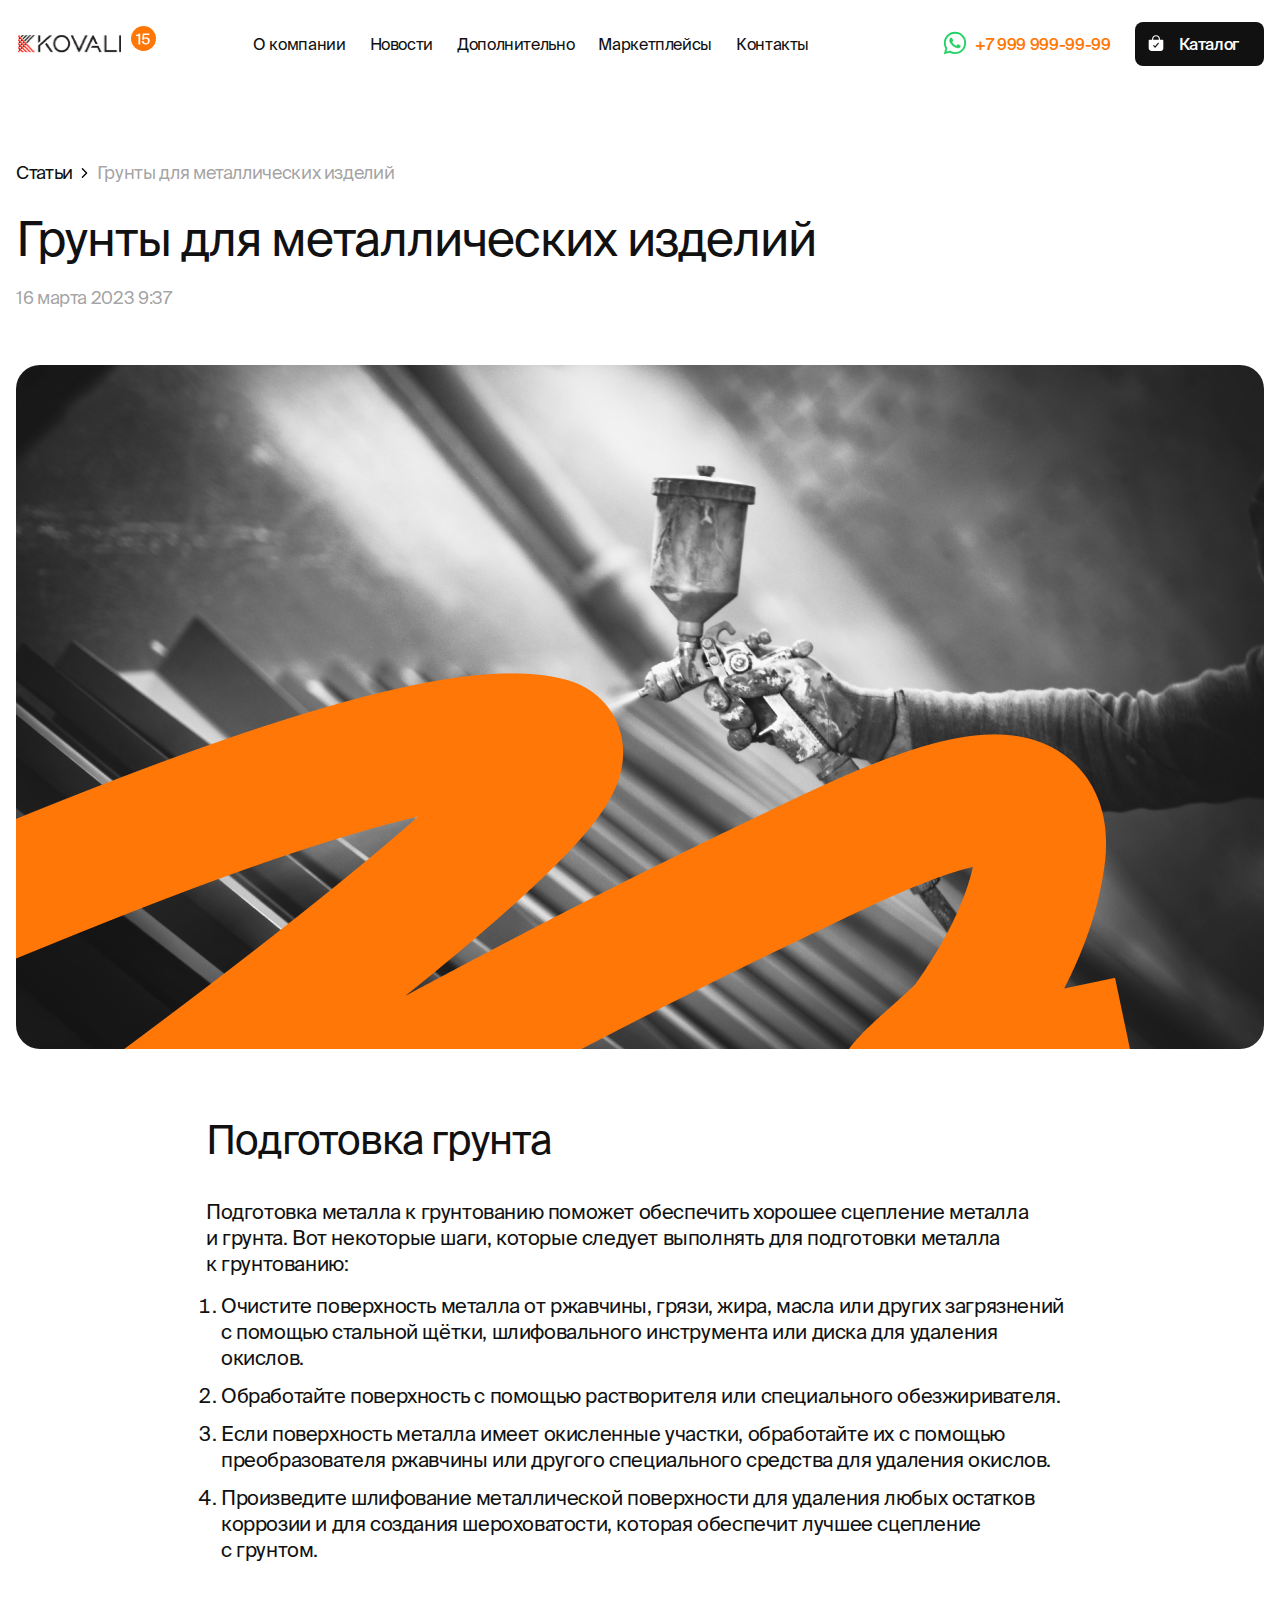
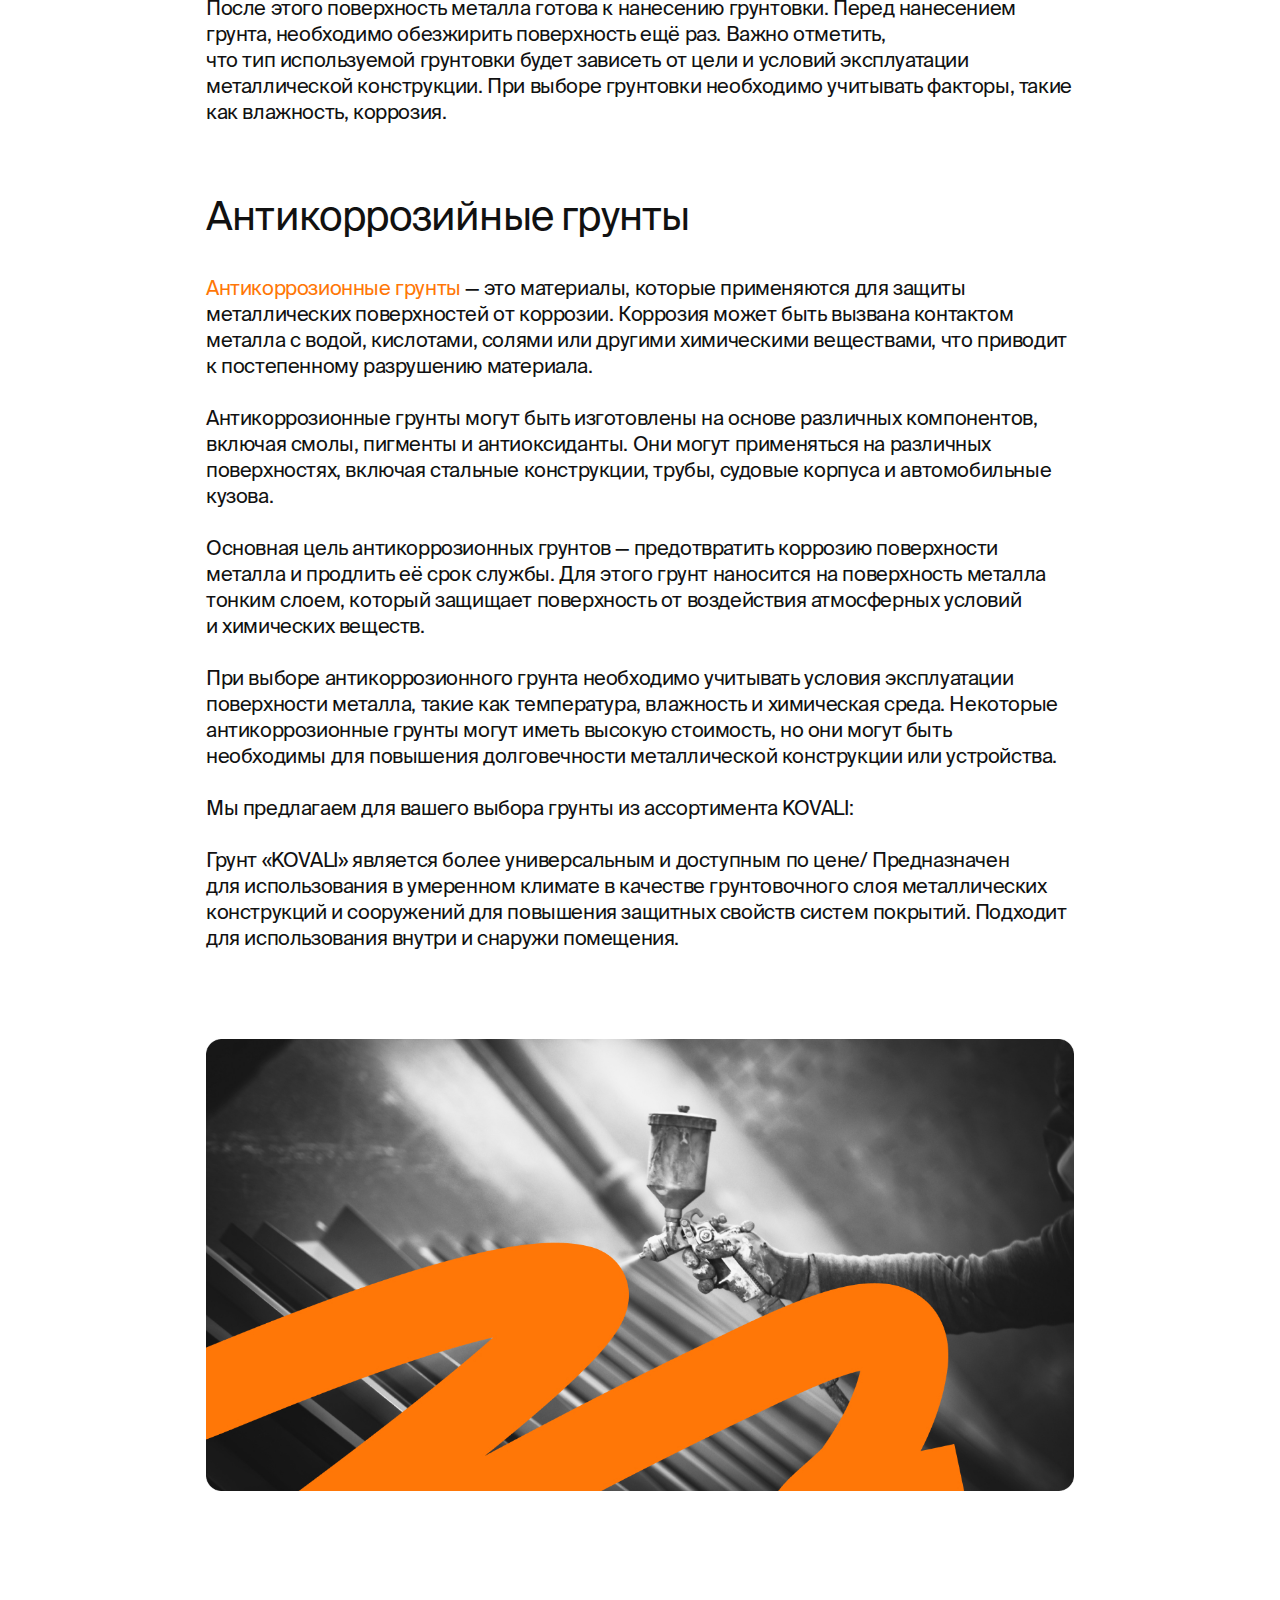
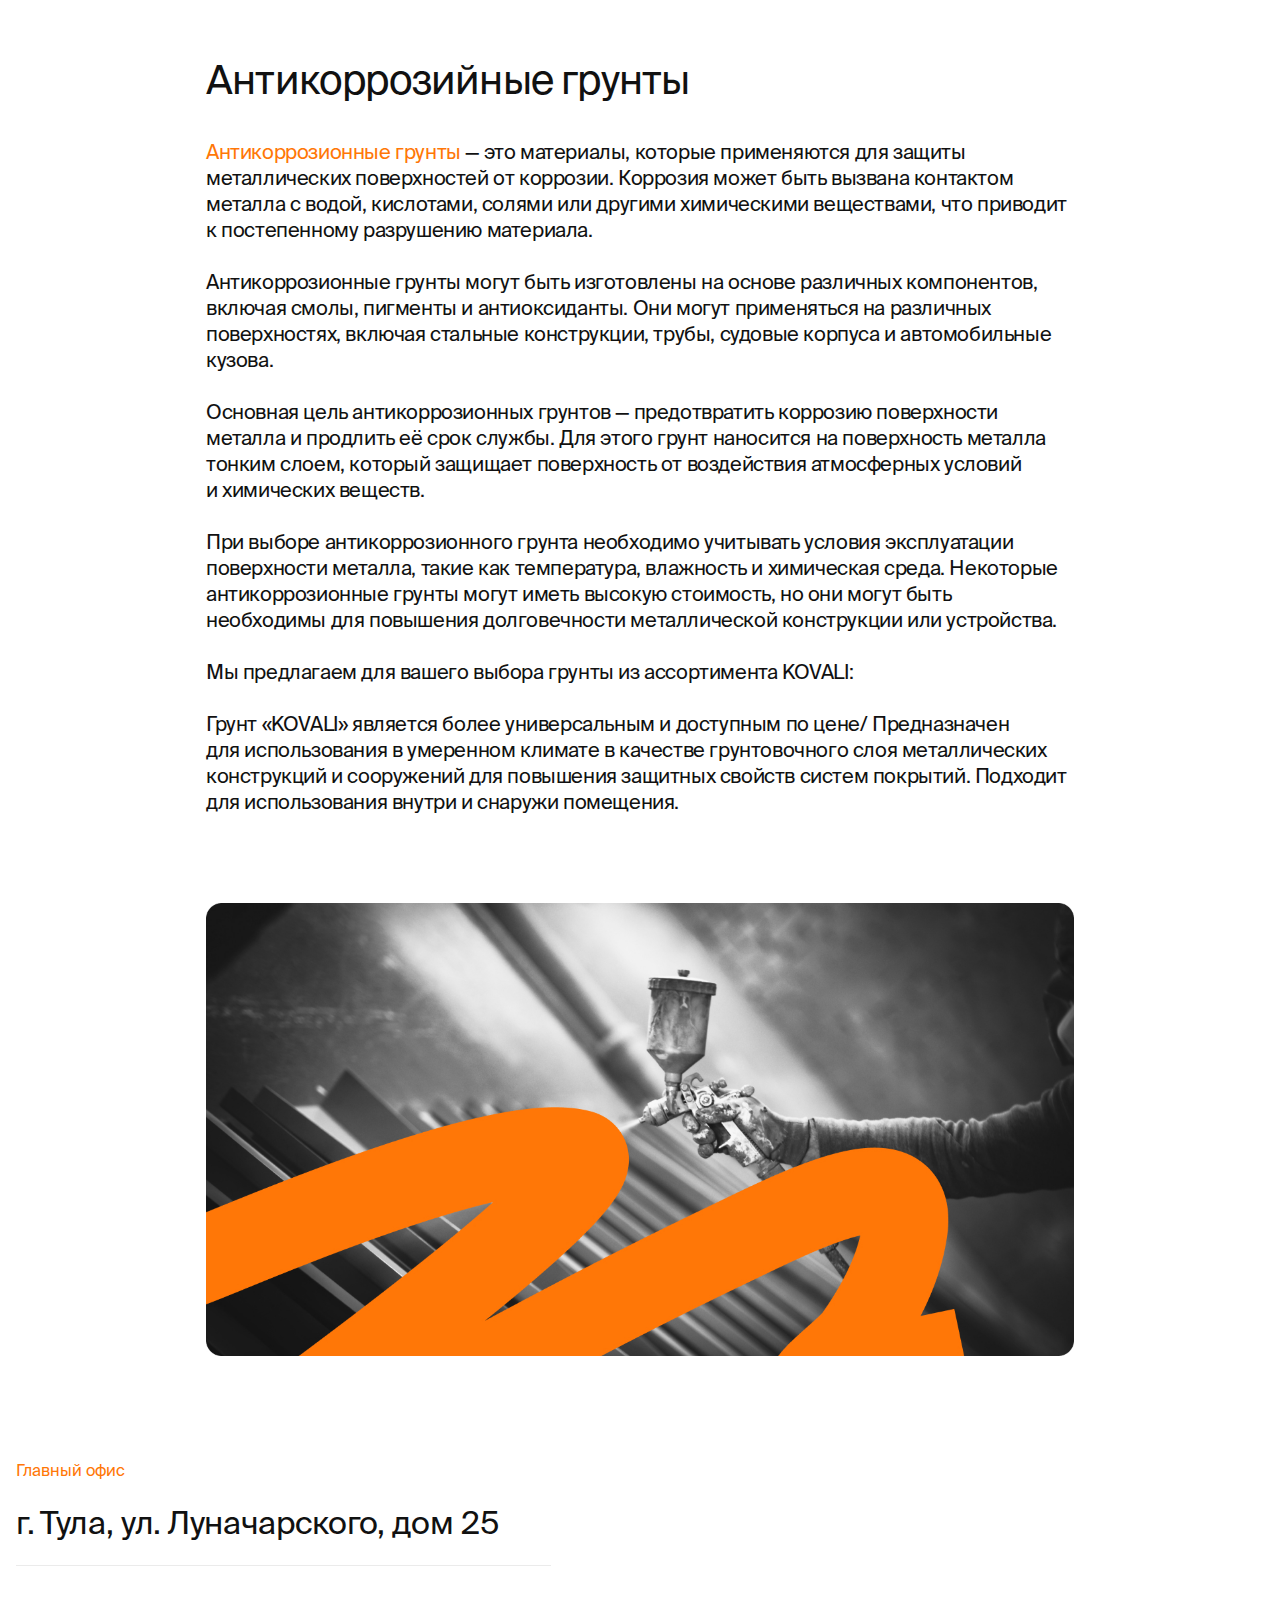
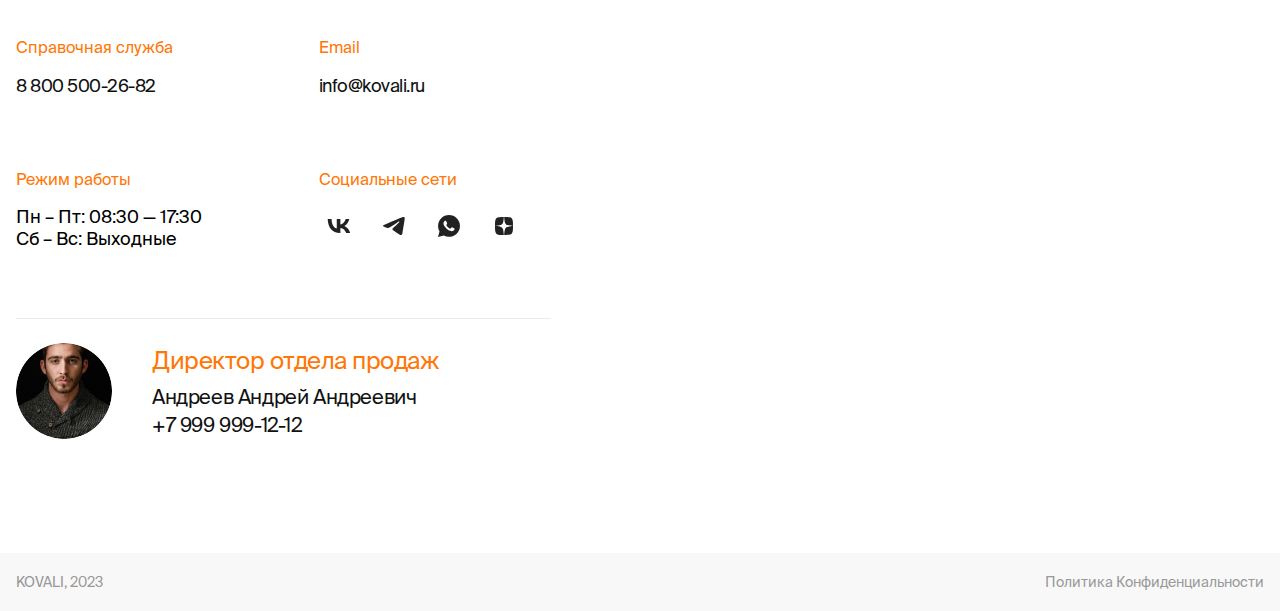
==== commit 2f85d5ed: "add responsive" ====
--- a/article.html
+++ b/article.html
@@ -10,7 +10,37 @@
 
 <body>
     <div class="page">
-
+        <div class="mobile-menu">
+            <nav class="mobile-menu__nav">
+                <a href="#" class="mobile-menu__nav-link">
+                    О компании
+                </a>
+                <a href="#" class="mobile-menu__nav-link">
+                    Новости
+                </a>
+                <a href="#" class="mobile-menu__nav-link">
+                    Дополнительно
+                </a>
+                <a href="#" class="mobile-menu__nav-link">
+                    Маркетплейсы
+                </a>
+                <a href="#" class="mobile-menu__nav-link">
+                    Контакты
+                </a>
+            </nav>
+            <a href="#" class="btn btn_icon mobile-menu__btn">
+                <div class="btn__icon">
+                    <svg width="24" height="24" viewBox="0 0 24 24" fill="none" xmlns="http://www.w3.org/2000/svg">
+                        <path
+                            d="M21.3117 7.94062C21.1727 7.8006 21.0073 7.68956 20.825 7.61392C20.6428 7.53829 20.4473 7.49957 20.25 7.5H17.25V6.75C17.25 5.35761 16.6969 4.02226 15.7123 3.03769C14.7277 2.05312 13.3924 1.5 12 1.5C10.6076 1.5 9.27226 2.05312 8.28769 3.03769C7.30312 4.02226 6.75 5.35761 6.75 6.75V7.5H3.75C3.35218 7.5 2.97064 7.65804 2.68934 7.93934C2.40804 8.22064 2.25 8.60218 2.25 9V19.125C2.25 20.9531 3.79688 22.5 5.625 22.5H18.375C19.2593 22.5003 20.1086 22.1545 20.7413 21.5367C21.0596 21.233 21.3132 20.8679 21.4865 20.4634C21.6599 20.059 21.7495 19.6236 21.75 19.1836V9C21.7506 8.80321 21.7122 8.60826 21.637 8.42642C21.5617 8.24458 21.4512 8.07946 21.3117 7.94062ZM15.5855 12.8438L11.3855 18.0938C11.3165 18.1799 11.2294 18.2498 11.1303 18.2984C11.0312 18.3471 10.9226 18.3732 10.8122 18.375H10.8C10.6917 18.375 10.5846 18.3515 10.4862 18.3062C10.3878 18.2609 10.3004 18.1948 10.23 18.1125L8.43 16.0087C8.36598 15.9339 8.31733 15.8472 8.28683 15.7535C8.25633 15.6599 8.24457 15.5611 8.25223 15.4629C8.2599 15.3647 8.28682 15.269 8.33148 15.1812C8.37614 15.0934 8.43765 15.0153 8.5125 14.9513C8.58735 14.8872 8.67408 14.8386 8.76774 14.8081C8.86139 14.7776 8.96014 14.7658 9.05834 14.7735C9.15653 14.7811 9.25226 14.8081 9.34005 14.8527C9.42784 14.8974 9.50598 14.9589 9.57 15.0338L10.7812 16.4489L14.4145 11.9062C14.5389 11.7508 14.7198 11.6512 14.9176 11.6292C15.1154 11.6072 15.3138 11.6647 15.4692 11.7891C15.6246 11.9134 15.7243 12.0943 15.7462 12.2921C15.7682 12.4899 15.7107 12.6883 15.5864 12.8438H15.5855ZM15.75 7.5H8.25V6.75C8.25 5.75544 8.64509 4.80161 9.34835 4.09835C10.0516 3.39509 11.0054 3 12 3C12.9946 3 13.9484 3.39509 14.6517 4.09835C15.3549 4.80161 15.75 5.75544 15.75 6.75V7.5Z"
+                            fill="white" />
+                    </svg>
+                </div>
+                <span class="btn__caption">
+                    Каталог
+                </span>
+            </a>
+        </div>
         <header class="header">
             <div class="wrapper header__wrapper">
                 <a href="#" class="header__logo-link">
@@ -74,6 +104,16 @@
                         </span>
                     </a>
                 </div>
+                <button type="button" class="header__burger-btn">
+                    <svg class="ham hamRotate ham8" viewBox="0 0 100 100" width="80"
+                        onclick="this.classList.toggle('active')">
+                        <path class="line top"
+                            d="m 30,33 h 40 c 3.722839,0 7.5,3.126468 7.5,8.578427 0,5.451959 -2.727029,8.421573 -7.5,8.421573 h -20" />
+                        <path class="line middle" d="m 30,50 h 40" />
+                        <path class="line bottom"
+                            d="m 70,67 h -40 c 0,0 -7.5,-0.802118 -7.5,-8.365747 0,-7.563629 7.5,-8.634253 7.5,-8.634253 h 20" />
+                    </svg>
+                </button>
             </div>
         </header>
         <main class="main">
@@ -352,6 +392,20 @@
             </div>
         </footer>
     </div>
+    <script>
+        const headerBurgerBtnEl = document.querySelector('.header__burger-btn');
+        const mobileMenuEl = document.querySelector('.mobile-menu');
+
+        headerBurgerBtnEl.addEventListener('click', () => {
+            if (mobileMenuEl.classList.contains('active')) {
+                mobileMenuEl.classList.remove('active');
+                document.body.classList.remove('no-scroll')
+            } else {
+                mobileMenuEl.classList.add('active');
+                document.body.classList.add('no-scroll')
+            }
+        })
+    </script>
 </body>
 
 </html>--- a/styles/index.css
+++ b/styles/index.css
@@ -229,8 +229,12 @@
 }
 
 body {
+  position: relative;
   min-width: 320px;
   font-family: "Suisse Intl", sans-serif;
+}
+body.no-scroll {
+  overflow: hidden;
 }
 
 .wrapper {
@@ -369,6 +373,63 @@
 }
 .header__btn {
   padding-right: 51px;
+}
+.header__burger-btn {
+  display: none;
+}
+.header__burger-btn:focus {
+  outline: none;
+}
+
+.ham {
+  width: 64px;
+  height: 64px;
+  cursor: pointer;
+  -webkit-tap-highlight-color: transparent;
+  transition: transform 400ms;
+  -moz-user-select: none;
+  -webkit-user-select: none;
+  user-select: none;
+}
+
+.hamRotate.active {
+  transform: rotate(45deg);
+}
+
+.ham8 .top {
+  stroke-dasharray: 40 160;
+}
+
+.ham8 .middle {
+  stroke-dasharray: 40 142;
+  transform-origin: 50%;
+  transition: transform 400ms;
+}
+
+.ham8 .bottom {
+  stroke-dasharray: 40 85;
+  transform-origin: 50%;
+  transition: transform 400ms, stroke-dashoffset 400ms;
+}
+
+.ham8.active .top {
+  stroke-dashoffset: -64px;
+}
+
+.ham8.active .middle {
+  transform: rotate(90deg);
+}
+
+.ham8.active .bottom {
+  stroke-dashoffset: -64px;
+}
+
+.line {
+  fill: none;
+  transition: stroke-dasharray 400ms, stroke-dashoffset 400ms;
+  stroke: #ff7707;
+  stroke-width: 6;
+  stroke-linecap: round;
 }
 
 .logo {
@@ -392,6 +453,49 @@
 }
 .tel-link:hover {
   color: #111;
+}
+
+.mobile-menu {
+  position: fixed;
+  left: 0;
+  top: 0;
+  width: 100%;
+  height: calc(100% - 67px);
+  background-color: #fff;
+  z-index: 20;
+  padding: 32px;
+  top: 67px;
+  display: flex;
+  flex-direction: column;
+  align-items: flex-end;
+  justify-content: start;
+  overflow-y: auto;
+  gap: 32px;
+  transform: translateX(100%);
+  visibility: hidden;
+  opacity: 0;
+  border-top: 1px solid rgba(153, 153, 153, 0.2);
+  transition: 0.43s;
+}
+.mobile-menu.active {
+  transform: translateX(0%);
+  opacity: 1;
+  visibility: visible;
+}
+.mobile-menu__nav {
+  display: flex;
+  flex-direction: column;
+  align-items: flex-end;
+  justify-content: start;
+  gap: 24px;
+}
+.mobile-menu__nav-link {
+  font-size: 18px;
+}
+.mobile-menu__btn {
+  width: -moz-fit-content;
+  width: fit-content;
+  margin-top: auto;
 }
 
 .promo-section__wrapper {
@@ -533,6 +637,9 @@
   color: #ff7707;
 }
 .advantages-section__list-item-img {
+  width: 100%;
+  max-width: 320px;
+  margin: auto;
   -o-object-fit: contain;
      object-fit: contain;
 }
@@ -1233,36 +1340,6 @@
      object-position: center;
   transition: 0.43s;
 }
-.articles-section__pagination {
-  margin: 0 auto;
-  display: flex;
-  align-items: center;
-  gap: 4px;
-}
-.articles-section__pagination-link {
-  width: 32px;
-  height: 32px;
-  display: flex;
-  align-items: center;
-  justify-content: center;
-  color: #111;
-  font-family: "Suisse Intl", sans-serif;
-  font-size: 16px;
-  font-style: normal;
-  font-weight: 400;
-  line-height: normal;
-  letter-spacing: -0.32px;
-  border-radius: 50%;
-  transition: 0.43s;
-}
-.articles-section__pagination-link:hover {
-  background-color: rgba(255, 119, 7, 0.5);
-}
-.articles-section__pagination-link.active {
-  color: #fff;
-  background-color: #ff7707;
-}
-
 .article-section__wrapper {
   flex-direction: column;
   align-items: flex-start;
@@ -1291,10 +1368,11 @@
 .article-section__img {
   width: 100%;
   height: 684px;
-  -o-object-fit: contain;
-     object-fit: contain;
+  -o-object-fit: cover;
+     object-fit: cover;
   -o-object-position: center;
      object-position: center;
+  border-radius: 24px;
 }
 .article-section__text-content {
   max-width: 868px;
@@ -1344,6 +1422,17 @@
   list-style-type: decimal;
   list-style-position: outside;
   margin-left: 15px;
+}
+.article-section__text-content ul {
+  list-style-type: disc;
+  margin-left: 15px;
+  list-style-position: outside;
+  display: flex;
+  flex-direction: column;
+  align-items: flex-start;
+  justify-content: start;
+  gap: 12px;
+  margin-bottom: 32px;
 }
 .article-section__text-content img {
   width: 100%;
@@ -1392,4 +1481,954 @@
   background-repeat: no-repeat;
   background-position: center;
   background-size: contain;
+}
+
+.pagination {
+  margin: 0 auto;
+  display: flex;
+  align-items: center;
+  gap: 4px;
+}
+.pagination__link {
+  width: 32px;
+  height: 32px;
+  display: flex;
+  align-items: center;
+  justify-content: center;
+  color: #111;
+  font-family: "Suisse Intl", sans-serif;
+  font-size: 16px;
+  font-style: normal;
+  font-weight: 400;
+  line-height: normal;
+  letter-spacing: -0.32px;
+  border-radius: 50%;
+  transition: 0.43s;
+}
+.pagination__link:hover {
+  background-color: rgba(255, 119, 7, 0.5);
+}
+.pagination__link.active {
+  color: #fff;
+  background-color: #ff7707;
+}
+
+.catalog-section {
+  margin-bottom: 72px;
+}
+.catalog-section__wrapper {
+  align-items: flex-start;
+  justify-content: start;
+  gap: 40px;
+}
+.catalog-section__filters {
+  width: 100%;
+  max-width: 250px;
+  position: sticky;
+  left: 0;
+  top: 0;
+  padding-top: 32px;
+}
+.catalog-section__filters-heading {
+  margin-bottom: 24px;
+  color: #111;
+  font-family: "Suisse Intl", sans-serif;
+  font-size: 14px;
+  font-style: normal;
+  font-weight: 400;
+  line-height: normal;
+  letter-spacing: -0.28px;
+  text-transform: uppercase;
+}
+.catalog-section__filters-list {
+  width: 100%;
+  display: flex;
+  flex-direction: column;
+  align-items: flex-start;
+  justify-content: start;
+  gap: 24px;
+}
+.catalog-section__filter {
+  width: 100%;
+  display: flex;
+  flex-direction: column;
+  align-items: flex-start;
+  justify-content: start;
+}
+.catalog-section__filter.active .catalog-section__filter-content {
+  margin-top: 16px;
+  opacity: 1;
+  visibility: visible;
+}
+.catalog-section__filter-header {
+  width: 100%;
+  color: #111;
+  font-family: "Suisse Intl", sans-serif;
+  font-size: 18px;
+  font-style: normal;
+  font-weight: 500;
+  line-height: normal;
+  letter-spacing: -0.36px;
+  cursor: pointer;
+}
+.catalog-section__filter-content {
+  display: flex;
+  max-height: 0px;
+  opacity: 0;
+  visibility: hidden;
+  flex-direction: column;
+  align-items: flex-start;
+  margin-left: 24px;
+  justify-content: start;
+  gap: 12px;
+  transition: 0.43s;
+}
+.catalog-section__filter-label {
+  display: flex;
+  align-items: center;
+  justify-content: start;
+  gap: 8px;
+  color: #111;
+  font-family: "Suisse Intl", sans-serif;
+  font-size: 18px;
+  font-style: normal;
+  font-weight: 400;
+  line-height: normal;
+  letter-spacing: -0.36px;
+  cursor: pointer;
+}
+.catalog-section__filter-label:hover {
+  color: #ff7707;
+}
+.catalog-section__filter-label input:checked + div {
+  background-repeat: no-repeat;
+  background-position: center;
+  background-size: contain;
+  background-image: url("../assets/icons/check-icon.svg");
+}
+.catalog-section__filter-checkbox {
+  width: 16px;
+  height: 16px;
+  border-radius: 4px;
+  border: 1px solid #ff7707;
+}
+.catalog-section__filter-reset-btn {
+  margin-top: 48px;
+  width: 100%;
+  padding: 13px;
+  text-align: center;
+  border-radius: 8px;
+  background: #ebebeb;
+  color: #111;
+  font-family: "Suisse Intl", sans-serif;
+  font-size: 18px;
+  font-style: normal;
+  font-weight: 400;
+  line-height: normal;
+  letter-spacing: -0.36px;
+  cursor: pointer;
+  transition: 0.43s;
+  outline: 1px solid transparent;
+}
+.catalog-section__filter-reset-btn:hover {
+  background-color: #fff;
+  outline: 1px solid #ebebeb;
+}
+.catalog-section__filter-reset-btn:active {
+  transform: scale(0.95);
+}
+.catalog-section__body {
+  width: 100%;
+}
+.catalog-section__list {
+  width: 100%;
+  display: grid;
+  grid-template-columns: repeat(3, 1fr);
+  gap: 8px;
+}
+.catalog-section__list-item {
+  width: 100%;
+}
+.catalog-section__list-item-wrapper {
+  width: 100%;
+  height: 400px;
+  display: flex;
+  flex-direction: column;
+  align-items: flex-start;
+  justify-content: space-between;
+  padding: 24px 32px;
+  border-radius: 24px;
+  border: 1px solid #ebebeb;
+  background: #fff;
+  transition: 0.43s;
+}
+.catalog-section__list-item-wrapper:hover {
+  border-color: #ff7707;
+}
+.catalog-section__list-item-img-wrapper {
+  margin: auto;
+  width: 100%;
+  height: 210px;
+}
+.catalog-section__list-item-img {
+  width: 100%;
+  height: 100%;
+  -o-object-fit: contain;
+     object-fit: contain;
+  -o-object-position: center;
+     object-position: center;
+}
+.catalog-section__list-item-heading {
+  color: #111;
+  display: -webkit-box;
+  font-family: "Suisse Intl", sans-serif;
+  font-size: 18px;
+  font-style: normal;
+  font-weight: 400;
+  line-height: normal;
+  letter-spacing: -0.36px;
+  -webkit-line-clamp: 2;
+  -webkit-box-orient: vertical;
+  overflow: hidden;
+  text-overflow: ellipsis;
+}
+.catalog-section__pagination {
+  margin-top: 40px;
+  margin-left: 296px;
+}
+
+.item-section__wrapper {
+  align-items: flex-start;
+  flex-direction: column;
+  gap: 40px;
+}
+.item-section__row {
+  width: 100%;
+  display: flex;
+  align-items: center;
+  justify-content: space-between;
+  gap: 24px;
+}
+.item-section__content {
+  max-width: 733px;
+}
+.item-section__content-img {
+  width: 100%;
+  height: 577px;
+  -o-object-fit: cover;
+     object-fit: cover;
+  -o-object-position: center;
+     object-position: center;
+}
+.item-section__text-content h2 {
+  margin-top: 64px;
+  margin-bottom: 24px;
+  color: rgba(17, 17, 17, 0.4);
+  font-family: "Suisse Intl", sans-serif;
+  font-size: 14px;
+  font-style: normal;
+  font-weight: 400;
+  line-height: normal;
+  letter-spacing: -0.28px;
+  text-transform: uppercase;
+}
+.item-section__text-content p {
+  margin-bottom: 16px;
+}
+.item-section__text-content p span,
+.item-section__text-content p a {
+  color: #ff7707;
+}
+.item-section__text-content p a {
+  transition: 0.43s;
+}
+.item-section__text-content p a:hover {
+  text-decoration: underline;
+}
+.item-section__text-content p,
+.item-section__text-content li {
+  color: #111;
+  font-family: "Suisse Intl", sans-serif;
+  font-size: 20px;
+  font-style: normal;
+  font-weight: 400;
+  line-height: 130%; /* 26px */
+  letter-spacing: -0.4px;
+}
+.item-section__text-content ul {
+  list-style-type: disc;
+  margin-left: 15px;
+  list-style-position: outside;
+  display: flex;
+  flex-direction: column;
+  align-items: flex-start;
+  justify-content: start;
+  gap: 12px;
+  margin-bottom: 32px;
+}
+.item-section__text-content ol {
+  margin-bottom: 32px;
+  display: flex;
+  flex-direction: column;
+  align-items: flex-start;
+  justify-content: start;
+  gap: 12px;
+  list-style-type: decimal;
+  list-style-position: outside;
+  margin-left: 15px;
+}
+.item-section__text-content img {
+  width: 100%;
+  margin-top: 72px;
+  margin-bottom: 96px;
+  -o-object-fit: cover;
+     object-fit: cover;
+  -o-object-position: center;
+     object-position: center;
+}
+.item-section__info {
+  display: flex;
+  flex-direction: column;
+  align-items: flex-start;
+  justify-content: start;
+}
+.item-section__info-heading {
+  margin-bottom: 24px;
+  color: #111;
+  font-family: "Suisse Intl", sans-serif;
+  font-size: 32px;
+  font-style: normal;
+  font-weight: 400;
+  line-height: 130%; /* 41.6px */
+  letter-spacing: -0.64px;
+}
+.item-section__price {
+  margin-bottom: 40px;
+  color: #ff7707;
+  font-family: "Suisse Intl", sans-serif;
+  font-size: 24px;
+  font-style: normal;
+  font-weight: 400;
+  line-height: normal;
+  letter-spacing: -0.48px;
+}
+.item-section__info-item {
+  margin-bottom: 24px;
+  display: flex;
+  flex-direction: column;
+  align-items: flex-start;
+  justify-content: start;
+  gap: 12px;
+}
+.item-section__info-item-heading {
+  color: #111;
+  font-family: "Suisse Intl", sans-serif;
+  font-size: 16px;
+  font-style: normal;
+  font-weight: 400;
+  line-height: normal;
+  letter-spacing: -0.32px;
+}
+.item-section__info-item-list {
+  display: flex;
+  align-items: center;
+  gap: 12px;
+  flex-wrap: wrap;
+}
+.item-section__info-item-list-link {
+  padding: 8px 16px;
+  border-radius: 8px;
+  border: 1px solid #ebebeb;
+  color: #111;
+  font-family: Suisse Intl;
+  font-size: 18px;
+  font-style: normal;
+  font-weight: 400;
+  line-height: normal;
+  letter-spacing: -0.36px;
+  transition: 0.43s;
+}
+.item-section__info-item-list-link:hover {
+  border-color: #ff7707;
+}
+.item-section__info-item-list-link.active {
+  border-color: #ff7707;
+}
+.item-section__info-color-link {
+  padding-left: 67px;
+  color: #111;
+  font-family: "Suisse Intl", sans-serif;
+  font-size: 18px;
+  font-style: normal;
+  font-weight: 400;
+  line-height: normal;
+  letter-spacing: -0.36px;
+  background-image: url("../assets/img/color.png");
+  background-repeat: no-repeat;
+  background-position: left center;
+  background-size: contain;
+}
+
+@media (max-width: 1280px) {
+  .header {
+    margin-bottom: 96px;
+  }
+  .header__nav-link {
+    font-size: 16px;
+  }
+  .header__social-link {
+    margin-right: 4px;
+  }
+  .header__tel-link {
+    margin-right: 24px;
+  }
+  .header__btn {
+    padding-right: 25px;
+    gap: 14px;
+  }
+  .btn svg {
+    width: 18px;
+    height: 18px;
+  }
+  .btn__caption {
+    font-size: 16px;
+  }
+  .tel-link {
+    font-size: 16px;
+  }
+  .heading {
+    font-size: 72px;
+  }
+  .subheading {
+    font-size: 48px;
+  }
+  .promo-section__video {
+    height: 640px;
+  }
+  p,
+  .text,
+  .about-section__text-content p,
+  .dev-section__text-content p {
+    font-size: 18px;
+  }
+}
+@media (max-width: 1196px) {
+  .promo-section__video-wrapper::before, .promo-section__video-wrapper::after {
+    width: 220px;
+    height: 220px;
+  }
+  .advantages-section__list {
+    grid-template-rows: repeat(2, 374px);
+  }
+  .advantages-section__list-item {
+    padding: 32px 24px;
+  }
+  .advantages-section__list-item-heading {
+    font-size: 24px;
+  }
+  .advantages-section__list-item-subheading {
+    font-size: 18px;
+  }
+  .advantages-section__list-item-count {
+    font-size: 72px;
+  }
+  .advantages-section__list-item-img {
+    max-width: 196px;
+  }
+  .about-section {
+    padding: 0;
+  }
+  .about-section__wrapper {
+    margin-bottom: 64px;
+  }
+  .about-section__overlay {
+    min-height: 640px;
+  }
+  .about-section__overlay-popup {
+    max-width: 256px;
+    padding: 16px;
+  }
+  .about-section__overlay-popup-img {
+    height: 120px;
+  }
+  .about-section__overlay-popup-btn {
+    padding: 10px 24px;
+  }
+  .about-section__overlay-message {
+    padding-bottom: 79px;
+  }
+  .about-section__overlay-message-text {
+    padding: 12px 17px;
+    font-size: 18px;
+  }
+  .about-section__overlay-message_second {
+    right: 24%;
+    bottom: 36%;
+  }
+  .owner-section {
+    padding: 120px 0;
+  }
+  .owner-section__review-text {
+    max-width: 720px;
+  }
+  .owner-section__name {
+    font-size: 28px;
+  }
+  .owner-section__who {
+    font-size: 16px;
+  }
+  .dev-section__list {
+    grid-template-columns: 1fr 1fr;
+    grid-template-rows: repeat(2, 280px);
+  }
+  .dev-section__list-item {
+    padding: 24px;
+  }
+  .dev-section__list-item-img {
+    height: 180px;
+  }
+  .dev-section__list-item-heading, .dev-section__list-item-hidden-text {
+    font-size: 24px;
+  }
+  .dev-section__list-item-hidden-text {
+    font-size: 24px;
+  }
+  .projects-section__swiper {
+    max-width: 540px;
+    height: 640px;
+  }
+  .projects-section__swiper-slide {
+    border-radius: 24px;
+    overflow: hidden;
+  }
+  .contacts-section__info-address {
+    font-size: 28px;
+  }
+  .contacts-section__profile-heading {
+    font-size: 20px;
+  }
+  .contacts-section__profile-text .contacts-section__profile-link {
+    font-size: 16px;
+  }
+  .breadcrumbs {
+    margin-bottom: 24px;
+  }
+  .breadcrumbs__link {
+    font-size: 16px;
+  }
+  .article-section__heading {
+    font-size: 32px;
+  }
+  .article-section__date {
+    font-size: 16px;
+    margin-bottom: 24px;
+  }
+  .article-section__img {
+    height: 480px;
+  }
+  .article-section__text-content h2 {
+    margin-top: 48px;
+    font-size: 32px;
+    margin-bottom: 24px;
+  }
+  .article-section__text-content p,
+  .article-section__text-content li {
+    font-size: 16px;
+  }
+  .article-section__text-content img {
+    margin-bottom: 32px;
+  }
+  .catalog-section__list-item-wrapper {
+    height: 320px;
+  }
+  .item-section__content-img {
+    max-width: 400px;
+    height: auto;
+  }
+  .item-section__text-content h2 {
+    margin-top: 48px;
+    margin-bottom: 24px;
+  }
+  .item-section__text-content p,
+  .item-section__text-content li {
+    font-size: 16px;
+  }
+  .item-section__text-content img {
+    margin-bottom: 32px;
+  }
+}
+@media (max-width: 1096px) {
+  .header {
+    margin-top: 0;
+  }
+  .header__btn, .header__nav {
+    display: none;
+  }
+  .header__burger-btn {
+    display: block;
+  }
+  .header__wrapper {
+    padding-right: 0;
+  }
+  .catalog-section__wrapper {
+    gap: 24px;
+  }
+  .catalog-section__list {
+    grid-template-columns: repeat(2, 1fr);
+  }
+  .catalog-section__list-item-img-wrapper {
+    height: 132px;
+  }
+}
+@media (max-width: 1024px) {
+  .header {
+    margin-bottom: 48px;
+  }
+  .heading {
+    font-size: 48px;
+  }
+  .promo-section__video {
+    height: 480px;
+  }
+  .advantages-section__list {
+    grid-template-rows: repeat(2, 307px);
+  }
+  .advantages-section__list-item-heading {
+    font-size: 18px;
+  }
+  .advantages-section__list-item-img {
+    max-width: 160px;
+  }
+  .contacts-section__info-address {
+    font-size: 20px;
+  }
+  .contacts-section__info-body {
+    gap: 40px;
+  }
+  .contacts-section__socials {
+    gap: 16px;
+  }
+}
+@media (max-width: 920px) {
+  .subheading {
+    font-size: 36px;
+  }
+  p,
+  .text,
+  .about-section__text-content p,
+  .dev-section__text-content p {
+    font-size: 16px;
+  }
+  .advantages-section__list {
+    grid-template-columns: repeat(2, 1fr);
+    grid-template-rows: repeat(3, 307px);
+  }
+  .about-section__wrapper {
+    flex-direction: column;
+    align-items: flex-start;
+    justify-content: start;
+  }
+  .about-section__overlay-message_second {
+    right: unset;
+  }
+  .about-section__overlay-message-text {
+    font-size: 16px;
+  }
+  .owner-section__review {
+    background-size: 32px;
+  }
+  .dev-section__content {
+    margin-bottom: 48px;
+    flex-direction: column;
+    align-items: flex-start;
+    justify-content: start;
+  }
+  .dev-section__list {
+    grid-template-rows: repeat(3, 240px);
+  }
+  .dev-section__list-item-img {
+    height: 120px;
+  }
+  .projects-section {
+    margin: 72px 0;
+  }
+  .projects-section__swiper {
+    max-width: 420px;
+    height: 501px;
+  }
+  .contacts-section__wrapper {
+    gap: 64px;
+  }
+  .contacts-section__info {
+    max-width: unset;
+  }
+  .contacts-section__info-text {
+    font-size: 16px;
+  }
+  .contacts-section__info-body {
+    padding: 32px 0;
+  }
+  .contacts-section__map {
+    max-width: unset;
+    height: 360px;
+  }
+  .contacts-section__wrapper {
+    flex-direction: column;
+    align-items: flex-start;
+    justify-content: start;
+  }
+  .contacts-section__profile {
+    gap: 18px;
+  }
+  .contacts-section__profile-avatar {
+    width: 72px;
+    height: 72px;
+  }
+  .contacts-section__profile-heading {
+    font-size: 18px;
+  }
+  .contacts-section__profile-text, .contacts-section__profile-link {
+    font-size: 16px;
+  }
+  .articles-section__date-filter-link {
+    font-size: 48px;
+  }
+  .articles-section__date-filter-link.active {
+    font-size: 72px;
+  }
+  .articles-section__list-item-img-wrapper {
+    height: 360px;
+  }
+  .articles-section__list-item-heading {
+    font-size: 28px;
+  }
+  .articles-section__pagination {
+    margin-top: 48px;
+  }
+}
+@media (max-width: 767px) {
+  .promo-section__wrapper {
+    flex-direction: column;
+    align-items: flex-start;
+    justify-content: start;
+  }
+  .promo-section__video {
+    height: 320px;
+  }
+  .advantages-section__list {
+    display: flex;
+    flex-direction: column;
+    align-items: flex-start;
+    justify-content: start;
+  }
+  .advantages-section__list-item {
+    height: 270px;
+  }
+  .about-section__overlay {
+    min-height: 520px;
+    display: flex;
+    flex-direction: column;
+    align-items: center;
+    justify-content: space-between;
+  }
+  .about-section__overlay-message {
+    position: static;
+    padding: 0;
+    background: none;
+    margin-right: auto;
+  }
+  .about-section__overlay-message:last-child {
+    margin-left: auto;
+    margin-right: 0;
+  }
+  .about-section__overlay-popup {
+    left: 0;
+    right: 0;
+    top: 100px;
+    margin: 0 auto;
+  }
+  .articles-section__date-filter-link {
+    font-size: 32px;
+  }
+  .articles-section__date-filter-link.active {
+    font-size: 48px;
+  }
+  .articles-section__list-item-img-wrapper {
+    height: 320px;
+  }
+  .articles-section__list-item-heading {
+    font-size: 20px;
+  }
+  .catalog-section__filters-heading {
+    font-size: 16px;
+  }
+  .catalog-section__list-item-wrapper {
+    padding: 12px 14px;
+  }
+  .catalog-section__filter-header {
+    font-size: 16px;
+  }
+  .catalog-section__filter-label {
+    font-size: 14px;
+  }
+  .catalog-section__filter-reset-btn {
+    font-size: 14px;
+  }
+  .item-section__content-img {
+    max-width: 240px;
+  }
+  .item-section__row {
+    flex-direction: column;
+    align-items: flex-start;
+    justify-content: start;
+  }
+  .item-section__content-img {
+    max-width: 420px;
+  }
+}
+@media (max-width: 675px) {
+  .catalog-section__list {
+    grid-template-columns: 1fr;
+  }
+  .catalog-section__pagination {
+    justify-content: center;
+    align-items: center;
+    margin: 0;
+    margin-top: 48px;
+  }
+  .item-section__info-heading {
+    font-size: 28px;
+  }
+  .item-section__content-img {
+    height: 240px;
+  }
+}
+@media (max-width: 625px) {
+  .promo-section__video-wrapper::before, .promo-section__video-wrapper::after {
+    width: 120px;
+    height: 120px;
+  }
+  .advantages-section {
+    padding-top: 18px;
+  }
+  .dev-section__list {
+    display: flex;
+    flex-direction: column;
+    align-items: flex-end;
+    justify-content: start;
+  }
+  .dev-section__list-item {
+    height: 240px;
+  }
+  .projects-section__wrapper {
+    flex-direction: column;
+    align-items: flex-start;
+    justify-content: start;
+  }
+  .projects-section__tabs {
+    min-height: 160px;
+  }
+  .projects-section__swiper {
+    max-width: unset;
+  }
+  .owner-section__review {
+    padding: 0px 48px;
+  }
+  .article-section__img {
+    height: 240px;
+  }
+  .article-section__text-content img {
+    margin: 16px 0;
+  }
+  .article-section__text-content h2 {
+    font-size: 24px;
+    margin-top: 16px;
+  }
+}
+@media (max-width: 575px) {
+  .catalog-section__filters {
+    max-width: 190px;
+  }
+}
+@media (max-width: 525px) {
+  .article-section__heading {
+    font-size: 28px;
+  }
+}
+@media (max-width: 485px) {
+  .catalog-section__wrapper {
+    flex-direction: column;
+  }
+  .catalog-section__filters {
+    max-width: unset;
+  }
+  .catalog-section__filters-list {
+    display: grid;
+    grid-template-columns: repeat(2, 1fr);
+  }
+  .logo {
+    width: 96px;
+    height: auto;
+  }
+  .header__menu {
+    margin-left: auto;
+  }
+  .header__logo-year {
+    right: -24px;
+  }
+  .header__logo-year svg {
+    width: 18px;
+    height: 18px;
+  }
+  .header__tel-link {
+    margin-right: 0;
+    font-size: 14px;
+  }
+  .header__social-link {
+    margin: 0;
+  }
+  .header__social-link svg {
+    width: 24px;
+    height: 24px;
+  }
+  .header .ham {
+    width: 48px;
+    height: 48px;
+  }
+}
+@media (max-width: 425px) {
+  .contacts-section__info-body {
+    display: flex;
+    flex-direction: column;
+    align-items: flex-start;
+    justify-content: start;
+  }
+  .projects-section__swiper {
+    height: 320px;
+  }
+  .heading {
+    font-size: 32px;
+    letter-spacing: -0.68px;
+  }
+  .breadcrumbs__link {
+    font-size: 12px;
+  }
+  .article-section__date {
+    font-size: 14px;
+  }
+  .catalog-section__wrapper {
+    flex-direction: column;
+  }
+  .catalog-section__filters {
+    max-width: unset;
+  }
+  .catalog-section__filters-list {
+    display: grid;
+    grid-template-columns: repeat(1, 1fr);
+  }
+}
+@media (max-width: 375px) {
+  .header__social-link {
+    display: none;
+  }
 }/*# sourceMappingURL=index.css.map */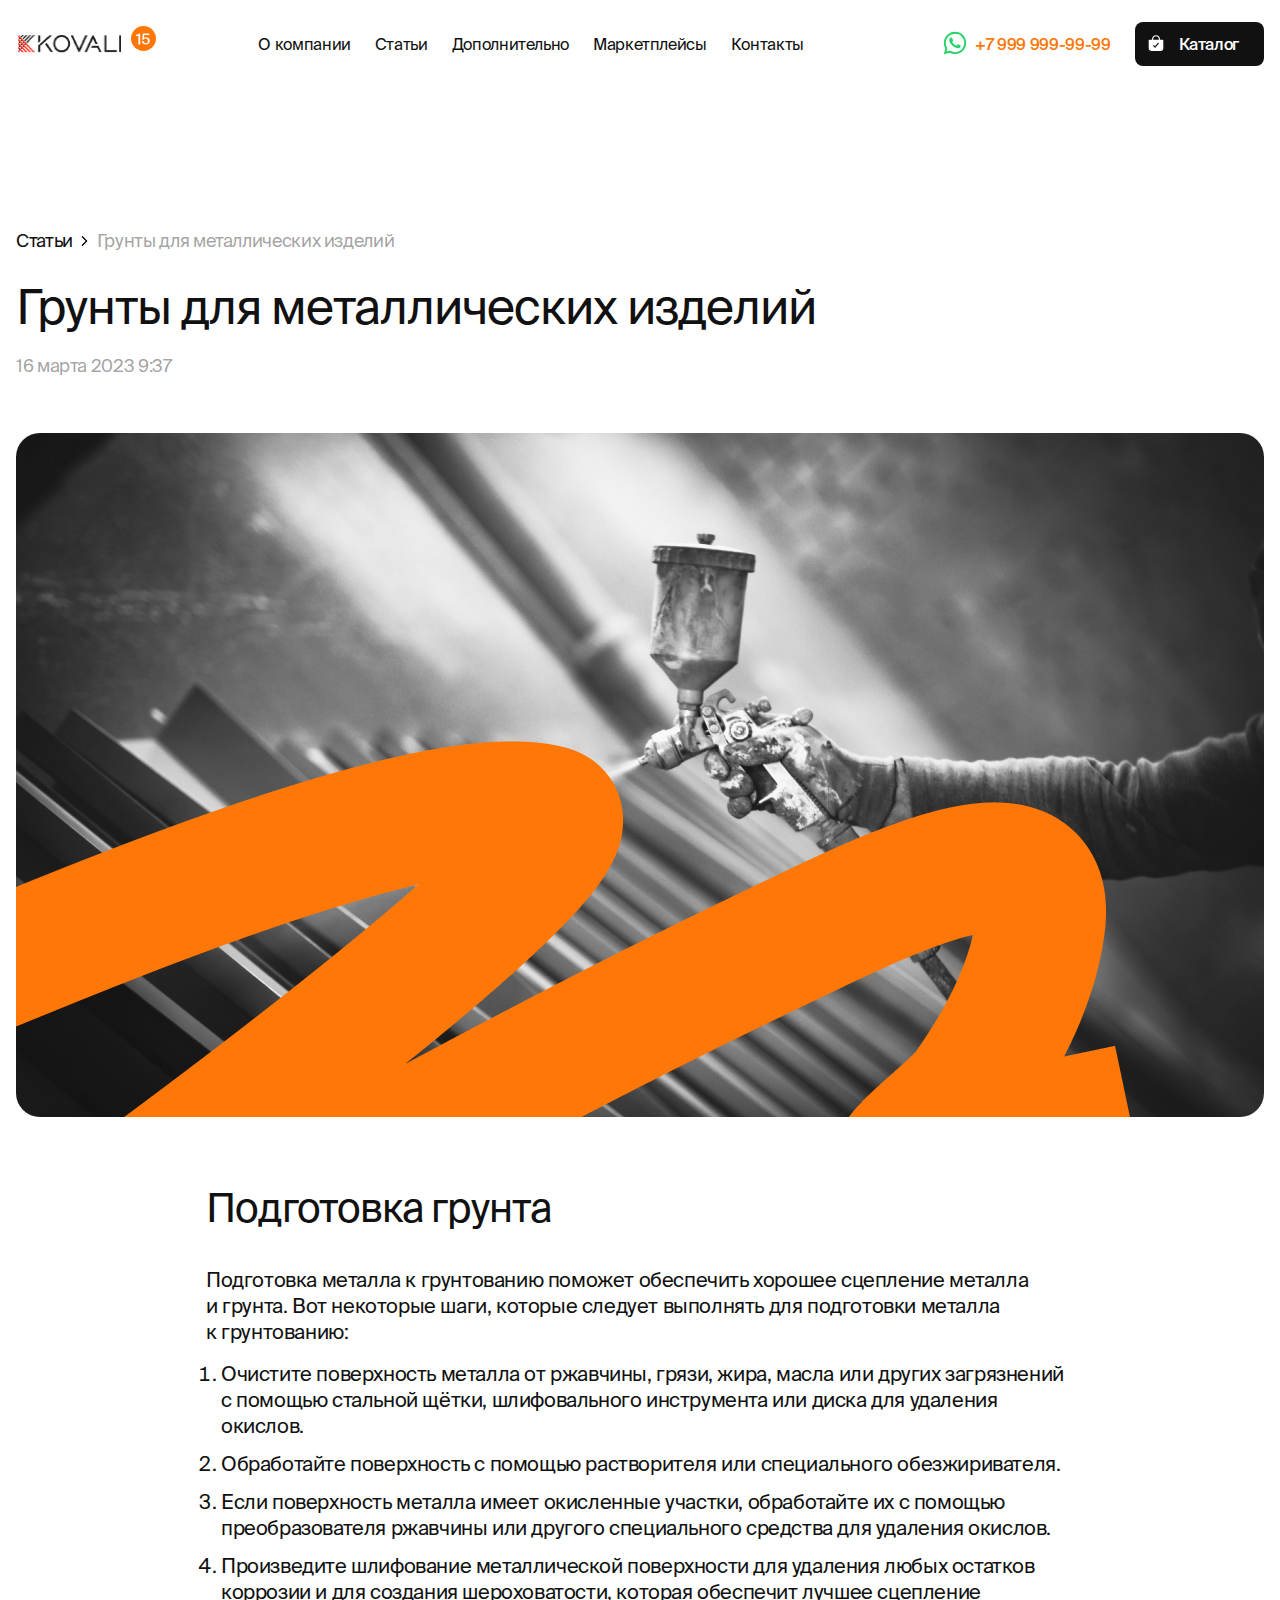
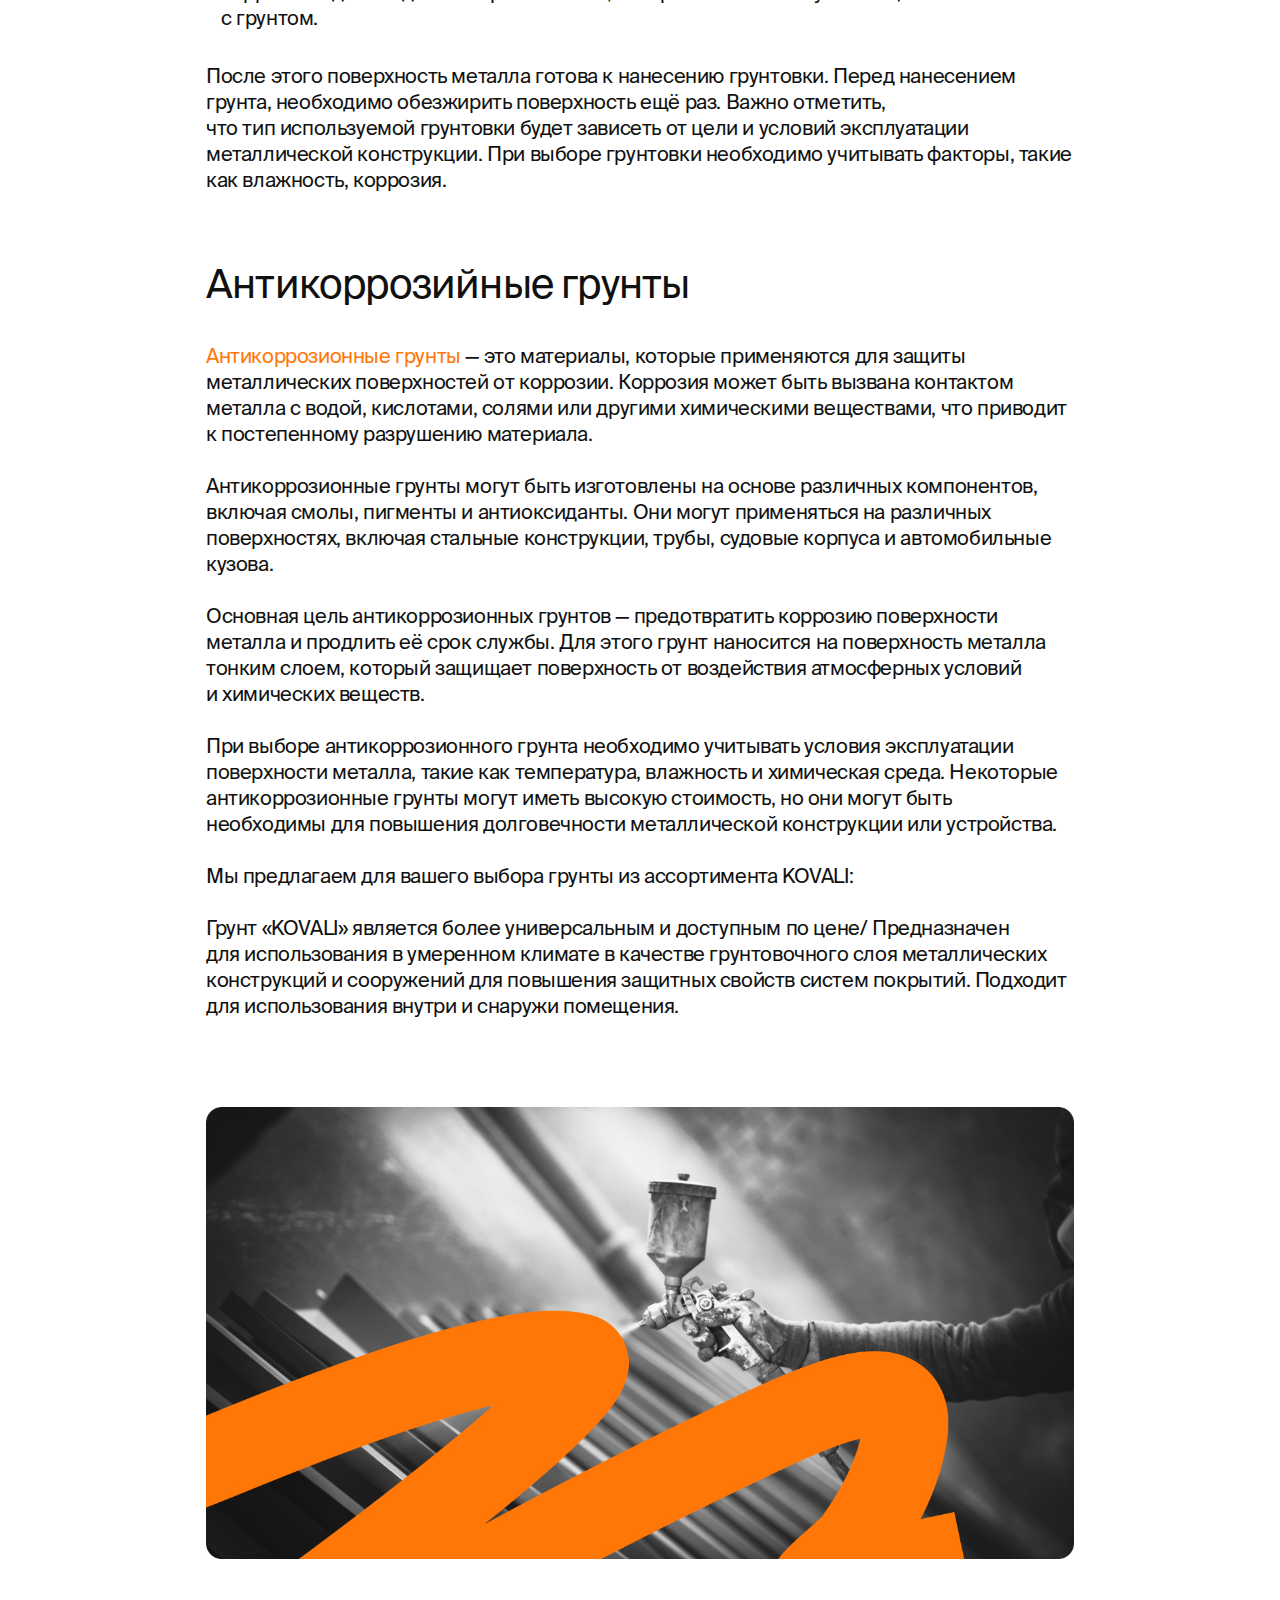
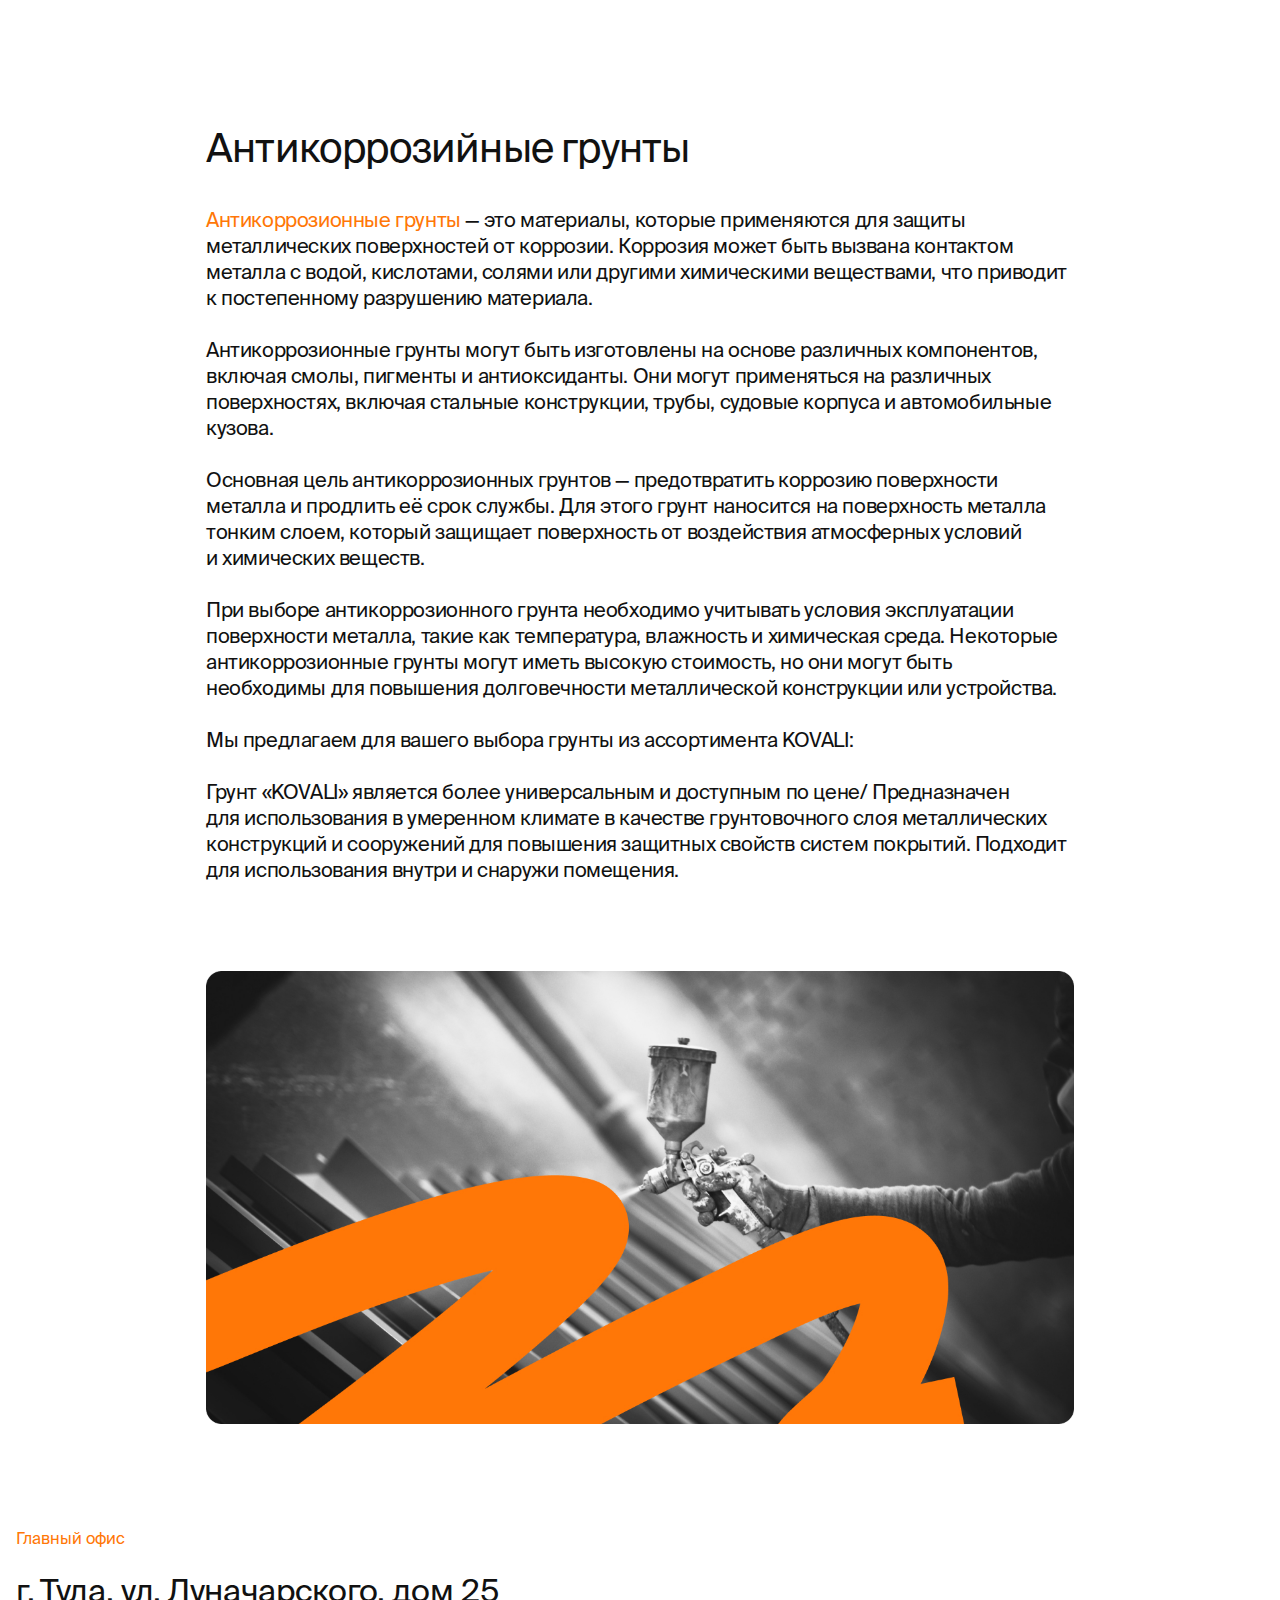
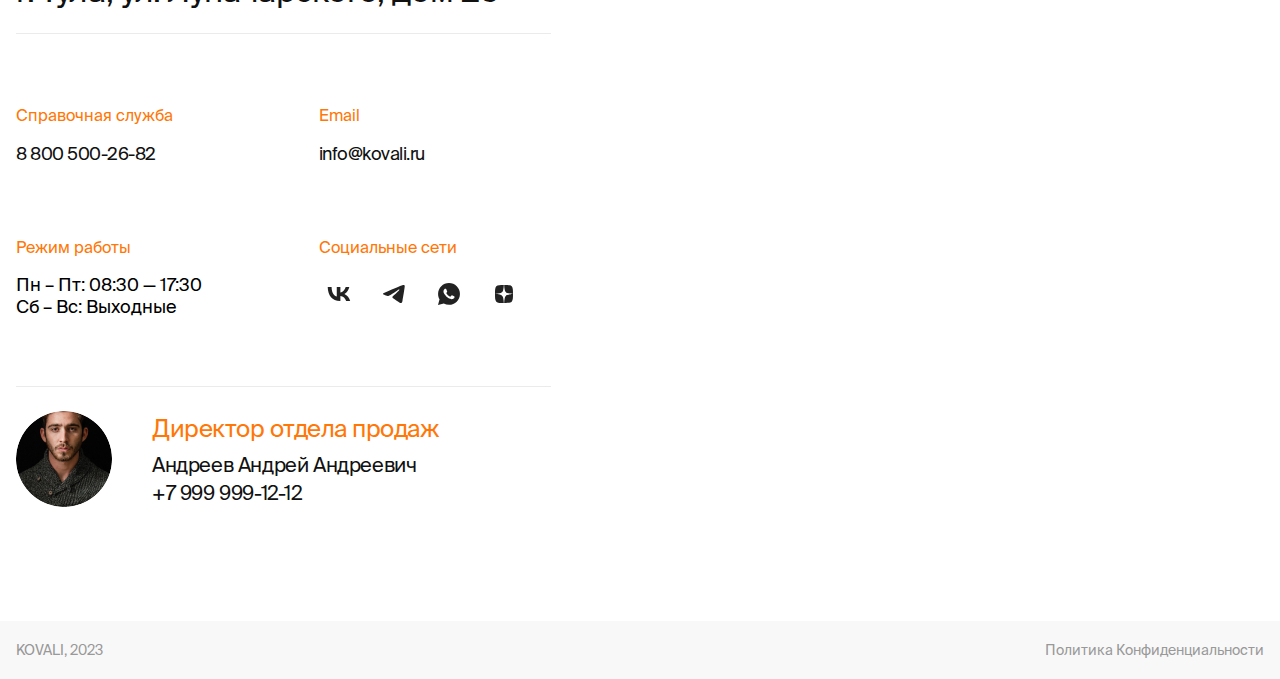
==== commit ed7de99e: "bugfixes" ====
--- a/article.html
+++ b/article.html
@@ -16,7 +16,7 @@
                     О компании
                 </a>
                 <a href="#" class="mobile-menu__nav-link">
-                    Новости
+                    Статьи
                 </a>
                 <a href="#" class="mobile-menu__nav-link">
                     Дополнительно
@@ -61,7 +61,7 @@
                         О компании
                     </a>
                     <a href="#" class="header__nav-link">
-                        Новости
+                        Статьи
                     </a>
                     <a href="#" class="header__nav-link">
                         Дополнительно
@@ -92,8 +92,7 @@
                     </a>
                     <a href="#" class="btn btn_icon header__btn">
                         <div class="btn__icon">
-                            <svg width="24" height="24" viewBox="0 0 24 24" fill="none"
-                                xmlns="http://www.w3.org/2000/svg">
+                            <svg width="24" height="24" viewBox="0 0 24 24" fill="none" xmlns="http://www.w3.org/2000/svg">
                                 <path
                                     d="M21.3117 7.94062C21.1727 7.8006 21.0073 7.68956 20.825 7.61392C20.6428 7.53829 20.4473 7.49957 20.25 7.5H17.25V6.75C17.25 5.35761 16.6969 4.02226 15.7123 3.03769C14.7277 2.05312 13.3924 1.5 12 1.5C10.6076 1.5 9.27226 2.05312 8.28769 3.03769C7.30312 4.02226 6.75 5.35761 6.75 6.75V7.5H3.75C3.35218 7.5 2.97064 7.65804 2.68934 7.93934C2.40804 8.22064 2.25 8.60218 2.25 9V19.125C2.25 20.9531 3.79688 22.5 5.625 22.5H18.375C19.2593 22.5003 20.1086 22.1545 20.7413 21.5367C21.0596 21.233 21.3132 20.8679 21.4865 20.4634C21.6599 20.059 21.7495 19.6236 21.75 19.1836V9C21.7506 8.80321 21.7122 8.60826 21.637 8.42642C21.5617 8.24458 21.4512 8.07946 21.3117 7.94062ZM15.5855 12.8438L11.3855 18.0938C11.3165 18.1799 11.2294 18.2498 11.1303 18.2984C11.0312 18.3471 10.9226 18.3732 10.8122 18.375H10.8C10.6917 18.375 10.5846 18.3515 10.4862 18.3062C10.3878 18.2609 10.3004 18.1948 10.23 18.1125L8.43 16.0087C8.36598 15.9339 8.31733 15.8472 8.28683 15.7535C8.25633 15.6599 8.24457 15.5611 8.25223 15.4629C8.2599 15.3647 8.28682 15.269 8.33148 15.1812C8.37614 15.0934 8.43765 15.0153 8.5125 14.9513C8.58735 14.8872 8.67408 14.8386 8.76774 14.8081C8.86139 14.7776 8.96014 14.7658 9.05834 14.7735C9.15653 14.7811 9.25226 14.8081 9.34005 14.8527C9.42784 14.8974 9.50598 14.9589 9.57 15.0338L10.7812 16.4489L14.4145 11.9062C14.5389 11.7508 14.7198 11.6512 14.9176 11.6292C15.1154 11.6072 15.3138 11.6647 15.4692 11.7891C15.6246 11.9134 15.7243 12.0943 15.7462 12.2921C15.7682 12.4899 15.7107 12.6883 15.5864 12.8438H15.5855ZM15.75 7.5H8.25V6.75C8.25 5.75544 8.64509 4.80161 9.34835 4.09835C10.0516 3.39509 11.0054 3 12 3C12.9946 3 13.9484 3.39509 14.6517 4.09835C15.3549 4.80161 15.75 5.75544 15.75 6.75V7.5Z"
                                     fill="white" />
@@ -105,8 +104,7 @@
                     </a>
                 </div>
                 <button type="button" class="header__burger-btn">
-                    <svg class="ham hamRotate ham8" viewBox="0 0 100 100" width="80"
-                        onclick="this.classList.toggle('active')">
+                    <svg class="ham hamRotate ham8" viewBox="0 0 100 100" width="80" onclick="this.classList.toggle('active')">
                         <path class="line top"
                             d="m 30,33 h 40 c 3.722839,0 7.5,3.126468 7.5,8.578427 0,5.451959 -2.727029,8.421573 -7.5,8.421573 h -20" />
                         <path class="line middle" d="m 30,50 h 40" />
--- a/styles/index.css
+++ b/styles/index.css
@@ -326,8 +326,14 @@
 
 .header {
   width: 100%;
-  margin-top: 22px;
-  margin-bottom: 164px;
+  padding-top: 22px;
+  padding-bottom: 24px;
+  margin-bottom: 140px;
+  position: fixed;
+  left: 0;
+  top: 0;
+  z-index: 99999;
+  background-color: #fff;
 }
 .header__wrapper {
   justify-content: space-between;
@@ -432,6 +438,10 @@
   stroke-linecap: round;
 }
 
+.main {
+  margin-top: 230px;
+}
+
 .logo {
   width: 107px;
   height: 17.258px;
@@ -465,7 +475,6 @@
   z-index: 20;
   padding: 32px;
   top: 67px;
-  display: flex;
   flex-direction: column;
   align-items: flex-end;
   justify-content: start;
@@ -476,6 +485,7 @@
   opacity: 0;
   border-top: 1px solid rgba(153, 153, 153, 0.2);
   transition: 0.43s;
+  display: none;
 }
 .mobile-menu.active {
   transform: translateX(0%);
@@ -1526,7 +1536,7 @@
   max-width: 250px;
   position: sticky;
   left: 0;
-  top: 0;
+  top: 96px;
   padding-top: 32px;
 }
 .catalog-section__filters-heading {
@@ -1611,6 +1621,7 @@
   height: 16px;
   border-radius: 4px;
   border: 1px solid #ff7707;
+  flex-shrink: 0;
 }
 .catalog-section__filter-reset-btn {
   margin-top: 48px;
@@ -1787,6 +1798,9 @@
      object-position: center;
 }
 .item-section__info {
+  position: sticky;
+  right: 0;
+  top: 96px;
   display: flex;
   flex-direction: column;
   align-items: flex-start;
@@ -2058,8 +2072,15 @@
   }
 }
 @media (max-width: 1096px) {
+  .main {
+    margin-top: 100px;
+  }
+  .mobile-menu {
+    display: flex;
+  }
   .header {
-    margin-top: 0;
+    padding: 0;
+    margin: 0;
   }
   .header__btn, .header__nav {
     display: none;
@@ -2361,6 +2382,7 @@
   }
   .catalog-section__filters {
     max-width: unset;
+    position: static;
   }
   .catalog-section__filters-list {
     display: grid;
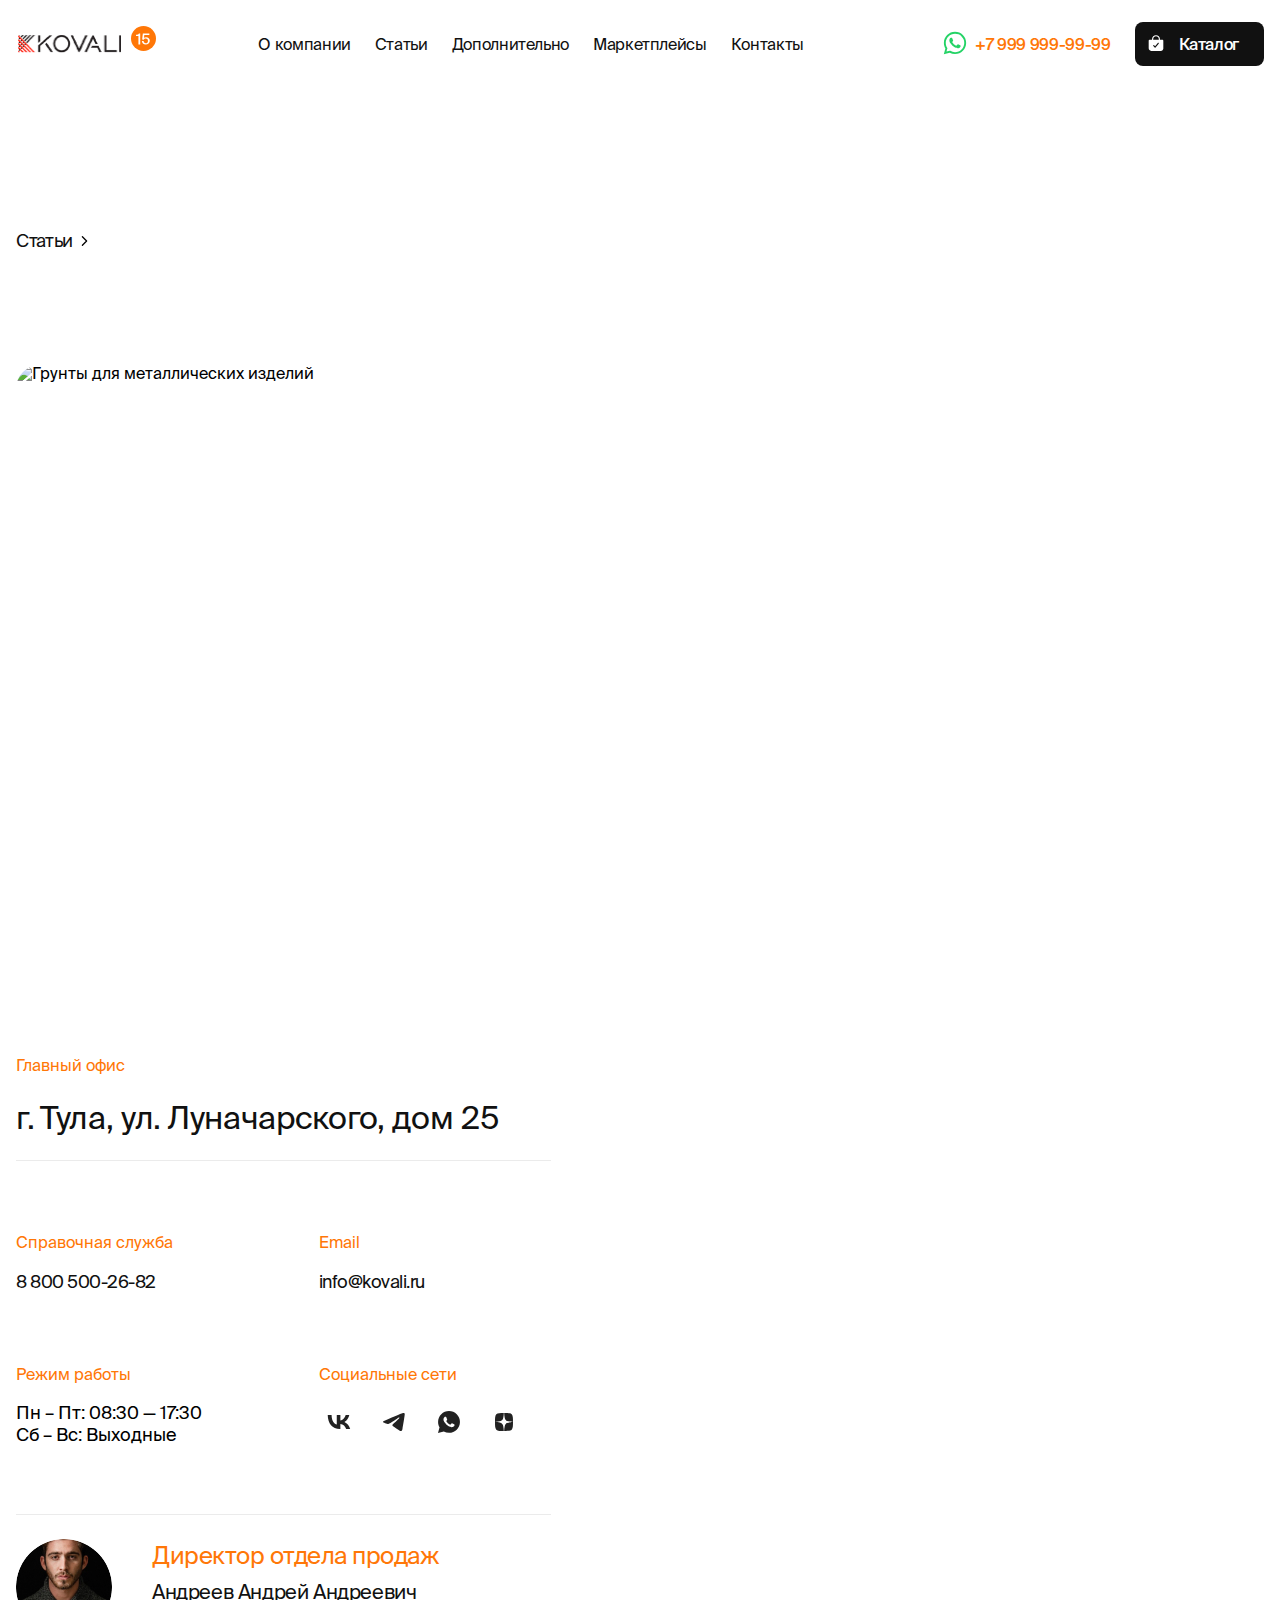
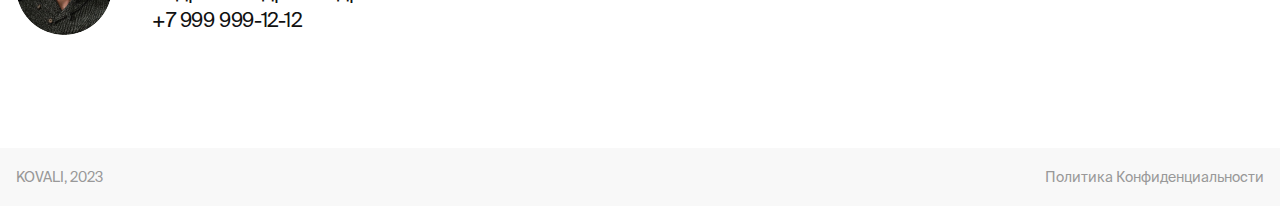
==== commit 077a7bc1: "added articles" ====
--- a/article.html
+++ b/article.html
@@ -15,7 +15,7 @@
                 <a href="#" class="mobile-menu__nav-link">
                     О компании
                 </a>
-                <a href="#" class="mobile-menu__nav-link">
+                <a href="./articles.html" class="mobile-menu__nav-link">
                     Статьи
                 </a>
                 <a href="#" class="mobile-menu__nav-link">
@@ -28,7 +28,7 @@
                     Контакты
                 </a>
             </nav>
-            <a href="#" class="btn btn_icon mobile-menu__btn">
+            <a href="./catalog.html" class="btn btn_icon mobile-menu__btn">
                 <div class="btn__icon">
                     <svg width="24" height="24" viewBox="0 0 24 24" fill="none" xmlns="http://www.w3.org/2000/svg">
                         <path
@@ -43,7 +43,7 @@
         </div>
         <header class="header">
             <div class="wrapper header__wrapper">
-                <a href="#" class="header__logo-link">
+                <a href="/" class="header__logo-link">
                     <img src="./assets/img/logo.png" alt="Краски KOVALI" class="logo header__logo">
                     <span class="header__logo-year">
                         <svg xmlns="http://www.w3.org/2000/svg" width="25" height="25" viewBox="0 0 25 25" fill="none">
@@ -60,7 +60,7 @@
                     <a href="#" class="header__nav-link">
                         О компании
                     </a>
-                    <a href="#" class="header__nav-link">
+                    <a href="./articles.html" class="header__nav-link">
                         Статьи
                     </a>
                     <a href="#" class="header__nav-link">
@@ -90,9 +90,10 @@
                     <a href="tel:+79999999999" class="tel-link header__tel-link">
                         +7 999 999-99-99
                     </a>
-                    <a href="#" class="btn btn_icon header__btn">
+                    <a href="./catalog.html" class="btn btn_icon header__btn">
                         <div class="btn__icon">
-                            <svg width="24" height="24" viewBox="0 0 24 24" fill="none" xmlns="http://www.w3.org/2000/svg">
+                            <svg width="24" height="24" viewBox="0 0 24 24" fill="none"
+                                xmlns="http://www.w3.org/2000/svg">
                                 <path
                                     d="M21.3117 7.94062C21.1727 7.8006 21.0073 7.68956 20.825 7.61392C20.6428 7.53829 20.4473 7.49957 20.25 7.5H17.25V6.75C17.25 5.35761 16.6969 4.02226 15.7123 3.03769C14.7277 2.05312 13.3924 1.5 12 1.5C10.6076 1.5 9.27226 2.05312 8.28769 3.03769C7.30312 4.02226 6.75 5.35761 6.75 6.75V7.5H3.75C3.35218 7.5 2.97064 7.65804 2.68934 7.93934C2.40804 8.22064 2.25 8.60218 2.25 9V19.125C2.25 20.9531 3.79688 22.5 5.625 22.5H18.375C19.2593 22.5003 20.1086 22.1545 20.7413 21.5367C21.0596 21.233 21.3132 20.8679 21.4865 20.4634C21.6599 20.059 21.7495 19.6236 21.75 19.1836V9C21.7506 8.80321 21.7122 8.60826 21.637 8.42642C21.5617 8.24458 21.4512 8.07946 21.3117 7.94062ZM15.5855 12.8438L11.3855 18.0938C11.3165 18.1799 11.2294 18.2498 11.1303 18.2984C11.0312 18.3471 10.9226 18.3732 10.8122 18.375H10.8C10.6917 18.375 10.5846 18.3515 10.4862 18.3062C10.3878 18.2609 10.3004 18.1948 10.23 18.1125L8.43 16.0087C8.36598 15.9339 8.31733 15.8472 8.28683 15.7535C8.25633 15.6599 8.24457 15.5611 8.25223 15.4629C8.2599 15.3647 8.28682 15.269 8.33148 15.1812C8.37614 15.0934 8.43765 15.0153 8.5125 14.9513C8.58735 14.8872 8.67408 14.8386 8.76774 14.8081C8.86139 14.7776 8.96014 14.7658 9.05834 14.7735C9.15653 14.7811 9.25226 14.8081 9.34005 14.8527C9.42784 14.8974 9.50598 14.9589 9.57 15.0338L10.7812 16.4489L14.4145 11.9062C14.5389 11.7508 14.7198 11.6512 14.9176 11.6292C15.1154 11.6072 15.3138 11.6647 15.4692 11.7891C15.6246 11.9134 15.7243 12.0943 15.7462 12.2921C15.7682 12.4899 15.7107 12.6883 15.5864 12.8438H15.5855ZM15.75 7.5H8.25V6.75C8.25 5.75544 8.64509 4.80161 9.34835 4.09835C10.0516 3.39509 11.0054 3 12 3C12.9946 3 13.9484 3.39509 14.6517 4.09835C15.3549 4.80161 15.75 5.75544 15.75 6.75V7.5Z"
                                     fill="white" />
@@ -104,7 +105,8 @@
                     </a>
                 </div>
                 <button type="button" class="header__burger-btn">
-                    <svg class="ham hamRotate ham8" viewBox="0 0 100 100" width="80" onclick="this.classList.toggle('active')">
+                    <svg class="ham hamRotate ham8" viewBox="0 0 100 100" width="80"
+                        onclick="this.classList.toggle('active')">
                         <path class="line top"
                             d="m 30,33 h 40 c 3.722839,0 7.5,3.126468 7.5,8.578427 0,5.451959 -2.727029,8.421573 -7.5,8.421573 h -20" />
                         <path class="line middle" d="m 30,50 h 40" />
@@ -118,142 +120,19 @@
             <section class="article-section">
                 <div class="wrapper article-section__wrapper">
                     <div class="breadcrumbs article-section__breadcrumbs">
-                        <a href="#" class="breadcrumbs__link">
+                        <a href="./articles.html" class="breadcrumbs__link">
                             Статьи
                         </a>
-                        <a href="#" class="breadcrumbs__link active">
-                            Грунты для металлических изделий
+                        <a href="#" class="breadcrumbs__link breadcrumbs__link_active active">
                         </a>
                     </div>
                     <h1 class="article-section__heading">
-                        Грунты для металлических изделий
                     </h1>
                     <p class="article-section__date">
-                        16 марта 2023 9:37
                     </p>
-                    <img src="./assets/img/article-img.jpg" alt="
+                    <img src="" alt="
                     Грунты для металлических изделий" class="article-section__img">
                     <div class="article-section__text-content">
-                        <h2>Подготовка грунта</h2>
-                        <p>
-                            Подготовка металла к грунтованию поможет обеспечить хорошее сцепление металла и грунта.
-                            Вот некоторые шаги, которые
-                            следует выполнять для подготовки металла к грунтованию:
-                        </p>
-                        <ol>
-                            <li>
-                                Очистите поверхность металла от ржавчины, грязи, жира, масла или других загрязнений
-                                с помощью стальной щётки,
-                                шлифовального инструмента или диска для удаления окислов.
-                            </li>
-                            <li>
-                                Обработайте поверхность с помощью растворителя или специального обезжиривателя.
-                            </li>
-                            <li>
-                                Если поверхность металла имеет окисленные участки, обработайте их с помощью
-                                преобразователя ржавчины или другого
-                                специального средства для удаления окислов.
-                            </li>
-                            <li>
-                                Произведите шлифование металлической поверхности для удаления любых остатков коррозии
-                                и для создания шероховатости,
-                                которая обеспечит лучшее сцепление с грунтом.
-                            </li>
-                        </ol>
-                        <p>
-                            После этого поверхность металла готова к нанесению грунтовки. Перед нанесением грунта,
-                            необходимо обезжирить поверхность
-                            ещё раз. Важно отметить, что тип используемой грунтовки будет зависеть от цели и условий
-                            эксплуатации металлической
-                            конструкции. При выборе грунтовки необходимо учитывать факторы, такие как влажность,
-                            коррозия.
-                        </p>
-                        <h2>
-                            Антикоррозийные грунты
-                        </h2>
-                        <p>
-                            <a href="#">Антикоррозионные грунты</a> — это материалы, которые применяются для защиты
-                            металлических
-                            поверхностей от коррозии. Коррозия
-                            может быть вызвана контактом металла с водой, кислотами, солями или другими химическими
-                            веществами, что приводит
-                            к постепенному разрушению материала.
-                            <br>
-                            <br>
-                            Антикоррозионные грунты могут быть изготовлены на основе различных компонентов, включая
-                            смолы, пигменты и антиоксиданты.
-                            Они могут применяться на различных поверхностях, включая стальные конструкции, трубы,
-                            судовые корпуса и автомобильные
-                            кузова.
-                            <br>
-                            <br>
-                            Основная цель антикоррозионных грунтов — предотвратить коррозию поверхности металла
-                            и продлить её срок службы. Для этого
-                            грунт наносится на поверхность металла тонким слоем, который защищает поверхность
-                            от воздействия атмосферных условий
-                            и химических веществ.
-                            <br>
-                            <br>
-                            При выборе антикоррозионного грунта необходимо учитывать условия эксплуатации поверхности
-                            металла, такие
-                            как температура, влажность и химическая среда. Некоторые антикоррозионные грунты могут иметь
-                            высокую стоимость,
-                            но они могут быть необходимы для повышения долговечности металлической конструкции
-                            или устройства.
-                            <br>
-                            <br>
-                            Мы предлагаем для вашего выбора грунты из ассортимента KOVALI:
-                            <br>
-                            <br>
-                            Грунт «KOVALI» является более универсальным и доступным по цене/ Предназначен
-                            для использования в умеренном климате
-                            в качестве грунтовочного слоя металлических конструкций и сооружений для повышения защитных
-                            свойств систем покрытий.
-                            Подходит для использования внутри и снаружи помещения.
-                        </p>
-                        <img src="./assets/img/article-img.jpg" alt="">
-                        <h2>Антикоррозийные грунты</h2>
-                        <p>
-                            <a href="#">Антикоррозионные грунты</a> — это материалы, которые применяются для защиты
-                            металлических
-                            поверхностей от коррозии. Коррозия
-                            может быть вызвана контактом металла с водой, кислотами, солями или другими химическими
-                            веществами, что приводит
-                            к постепенному разрушению материала.
-                            <br>
-                            <br>
-                            Антикоррозионные грунты могут быть изготовлены на основе различных компонентов, включая
-                            смолы, пигменты и антиоксиданты.
-                            Они могут применяться на различных поверхностях, включая стальные конструкции, трубы,
-                            судовые корпуса и автомобильные
-                            кузова.
-                            <br>
-                            <br>
-                            Основная цель антикоррозионных грунтов — предотвратить коррозию поверхности металла
-                            и продлить её срок службы. Для этого
-                            грунт наносится на поверхность металла тонким слоем, который защищает поверхность
-                            от воздействия атмосферных условий
-                            и химических веществ.
-                            <br>
-                            <br>
-                            При выборе антикоррозионного грунта необходимо учитывать условия эксплуатации поверхности
-                            металла, такие
-                            как температура, влажность и химическая среда. Некоторые антикоррозионные грунты могут иметь
-                            высокую стоимость,
-                            но они могут быть необходимы для повышения долговечности металлической конструкции
-                            или устройства.
-                            <br>
-                            <br>
-                            Мы предлагаем для вашего выбора грунты из ассортимента KOVALI:
-                            <br>
-                            <br>
-                            Грунт «KOVALI» является более универсальным и доступным по цене/ Предназначен
-                            для использования в умеренном климате
-                            в качестве грунтовочного слоя металлических конструкций и сооружений для повышения защитных
-                            свойств систем покрытий.
-                            Подходит для использования внутри и снаружи помещения.
-                        </p>
-                        <img src="./assets/img/article-img.jpg" alt="">
                     </div>
                 </div>
             </section>
@@ -390,20 +269,8 @@
             </div>
         </footer>
     </div>
-    <script>
-        const headerBurgerBtnEl = document.querySelector('.header__burger-btn');
-        const mobileMenuEl = document.querySelector('.mobile-menu');
-
-        headerBurgerBtnEl.addEventListener('click', () => {
-            if (mobileMenuEl.classList.contains('active')) {
-                mobileMenuEl.classList.remove('active');
-                document.body.classList.remove('no-scroll')
-            } else {
-                mobileMenuEl.classList.add('active');
-                document.body.classList.add('no-scroll')
-            }
-        })
-    </script>
+    <script src="./scripts/burger-menu.js"></script>
+    <script type="module" src="./scripts/article-item.js"></script>
 </body>
 
 </html>--- a/styles/index.css
+++ b/styles/index.css
@@ -227,6 +227,9 @@
   color: #fff;
   background-color: #ff7707;
 }
+*:focus {
+  outline: none;
+}
 
 body {
   position: relative;
@@ -624,14 +627,31 @@
 .advantages-section__list-item_video:hover .advantages-section__list-item-count {
   color: #fff;
 }
+.advantages-section__list-item_video.view video {
+  opacity: 1;
+}
+.advantages-section__list-item_video.view .advantages-section__list-item-subheading,
+.advantages-section__list-item_video.view .advantages-section__list-item-count {
+  color: #fff;
+}
 .advantages-section__list-item_image-black:hover {
   background-color: #111;
 }
 .advantages-section__list-item_image-black:hover .advantages-section__list-item-bg {
   opacity: 1;
 }
+.advantages-section__list-item_image-black.view {
+  background-color: #111;
+}
+.advantages-section__list-item_image-black.view .advantages-section__list-item-bg {
+  opacity: 1;
+}
 .advantages-section__list-item_image:hover .advantages-section__list-item-subheading,
 .advantages-section__list-item_image:hover .advantages-section__list-item-count {
+  color: #fff;
+}
+.advantages-section__list-item_image.view .advantages-section__list-item-subheading,
+.advantages-section__list-item_image.view .advantages-section__list-item-count {
   color: #fff;
 }
 .advantages-section__list-item-heading {
@@ -667,6 +687,7 @@
   line-height: normal;
   letter-spacing: -0.48px;
   transition: 0.43s;
+  z-index: 4;
 }
 .advantages-section__list-item-count {
   color: #111;
@@ -677,6 +698,7 @@
   line-height: normal;
   letter-spacing: -1.56px;
   transition: 0.43s;
+  z-index: 4;
 }
 .advantages-section__list-item-video {
   transition: 0.43s;
@@ -1394,6 +1416,16 @@
   color: #111;
   font-family: "Suisse Intl", sans-serif;
   font-size: 40px;
+  font-style: normal;
+  font-weight: 400;
+  line-height: 95%; /* 38px */
+  letter-spacing: -0.8px;
+}
+.article-section__text-content h3 {
+  margin-top: 36px;
+  margin-bottom: 24px;
+  color: #999;
+  font-size: 28px;
   font-style: normal;
   font-weight: 400;
   line-height: 95%; /* 38px */
@@ -1708,9 +1740,13 @@
   margin-left: 296px;
 }
 
+.item-section {
+  margin-bottom: 96px;
+}
 .item-section__wrapper {
-  align-items: flex-start;
-  flex-direction: column;
+  display: grid;
+  grid-template-columns: repeat(2, 1fr);
+  align-items: flex-start;
   gap: 40px;
 }
 .item-section__row {
@@ -1726,10 +1762,11 @@
 .item-section__content-img {
   width: 100%;
   height: 577px;
-  -o-object-fit: cover;
-     object-fit: cover;
+  -o-object-fit: contain;
+     object-fit: contain;
   -o-object-position: center;
      object-position: center;
+  margin-bottom: 64px;
 }
 .item-section__text-content h2 {
   margin-top: 64px;
@@ -1806,6 +1843,9 @@
   align-items: flex-start;
   justify-content: start;
 }
+.item-section__info-img {
+  display: none;
+}
 .item-section__info-heading {
   margin-bottom: 24px;
   color: #111;
@@ -1826,8 +1866,15 @@
   line-height: normal;
   letter-spacing: -0.48px;
 }
+.item-section__info-list {
+  margin-bottom: 24px;
+  display: flex;
+  flex-direction: column;
+  align-items: flex-start;
+  justify-content: start;
+  gap: 24px;
+}
 .item-section__info-item {
-  margin-bottom: 24px;
   display: flex;
   flex-direction: column;
   align-items: flex-start;
@@ -1861,6 +1908,7 @@
   line-height: normal;
   letter-spacing: -0.36px;
   transition: 0.43s;
+  cursor: pointer;
 }
 .item-section__info-item-list-link:hover {
   border-color: #ff7707;
@@ -2058,6 +2106,7 @@
   .item-section__content-img {
     max-width: 400px;
     height: auto;
+    margin-bottom: 64px;
   }
   .item-section__text-content h2 {
     margin-top: 48px;
@@ -2303,6 +2352,9 @@
     align-items: flex-start;
     justify-content: start;
   }
+  .item-section__info-heading {
+    font-size: 24px;
+  }
   .item-section__content-img {
     max-width: 420px;
   }
@@ -2370,6 +2422,24 @@
   .catalog-section__filters {
     max-width: 190px;
   }
+  .item-section__wrapper {
+    gap: 16px;
+    display: flex;
+    flex-direction: column-reverse;
+  }
+  .item-section__content-img {
+    display: none;
+  }
+  .item-section__info {
+    position: static;
+  }
+  .item-section__info-img {
+    display: initial;
+    width: 100%;
+  }
+  .item-section__info-item-list {
+    align-items: flex-start;
+  }
 }
 @media (max-width: 525px) {
   .article-section__heading {
@@ -2416,6 +2486,10 @@
   .header .ham {
     width: 48px;
     height: 48px;
+  }
+  .mobile-menu {
+    height: calc(100% - 51px);
+    top: 51px;
   }
 }
 @media (max-width: 425px) {
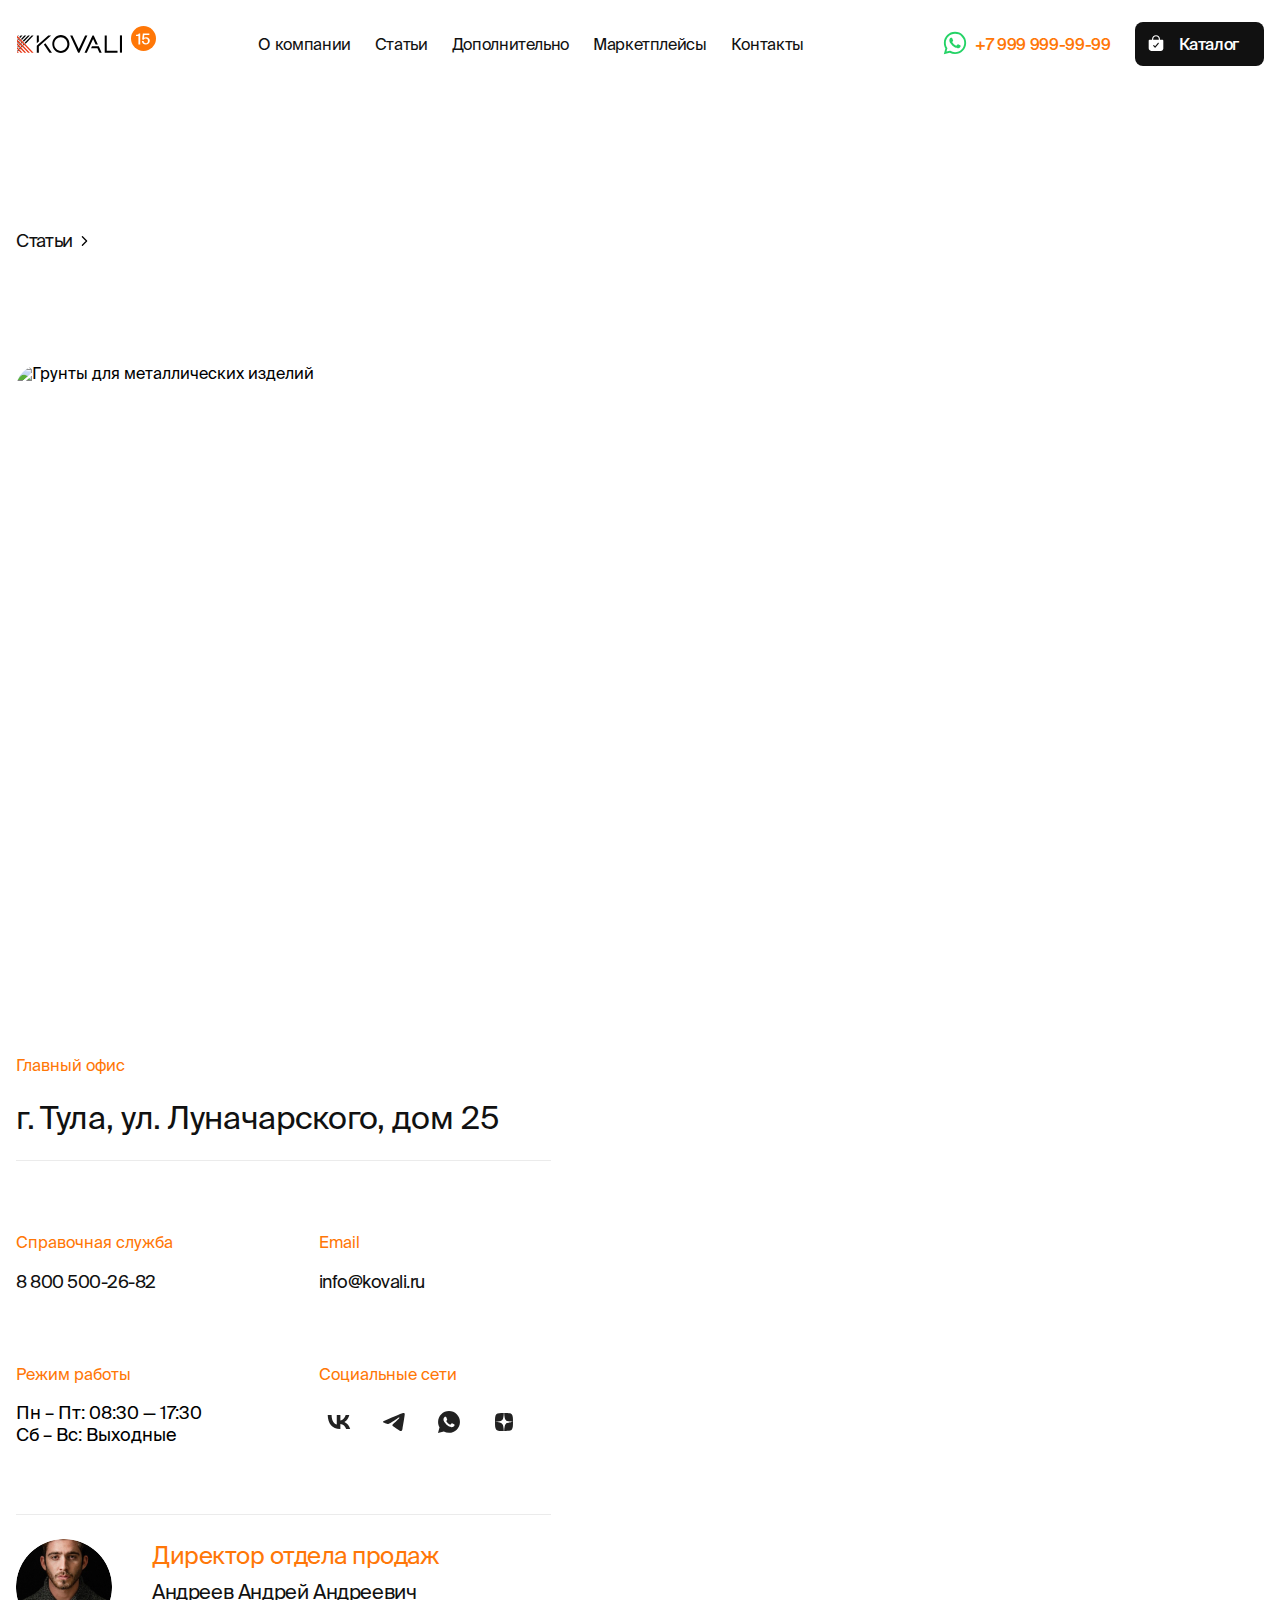
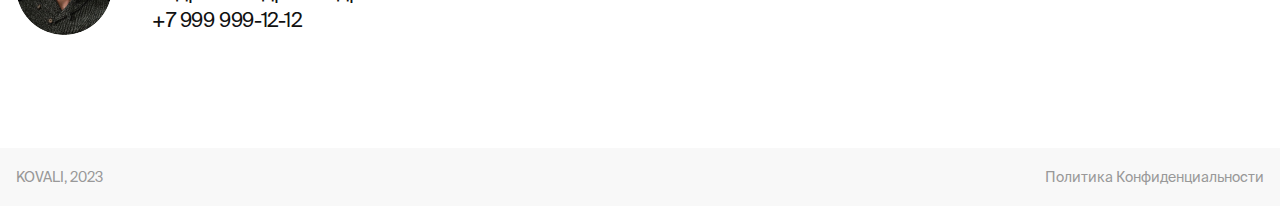
==== commit 116f2c62: "add sections" ====
--- a/article.html
+++ b/article.html
@@ -12,7 +12,7 @@
     <div class="page">
         <div class="mobile-menu">
             <nav class="mobile-menu__nav">
-                <a href="#" class="mobile-menu__nav-link">
+                <a href="./index.html#about" class="mobile-menu__nav-link">
                     О компании
                 </a>
                 <a href="./articles.html" class="mobile-menu__nav-link">
@@ -21,10 +21,11 @@
                 <a href="#" class="mobile-menu__nav-link">
                     Дополнительно
                 </a>
-                <a href="#" class="mobile-menu__nav-link">
+                <a href="https://www.ozon.ru/brand/kovali-100344887/?utm_campaign=vendor_org_244285"
+                    class="mobile-menu__nav-link" target="_blank">
                     Маркетплейсы
                 </a>
-                <a href="#" class="mobile-menu__nav-link">
+                <a href="#contacts" class="mobile-menu__nav-link">
                     Контакты
                 </a>
             </nav>
@@ -44,7 +45,7 @@
         <header class="header">
             <div class="wrapper header__wrapper">
                 <a href="/" class="header__logo-link">
-                    <img src="./assets/img/logo.png" alt="Краски KOVALI" class="logo header__logo">
+                    <img src="./assets/img/logo.svg" alt="Краски KOVALI" class="logo header__logo">
                     <span class="header__logo-year">
                         <svg xmlns="http://www.w3.org/2000/svg" width="25" height="25" viewBox="0 0 25 25" fill="none">
                             <rect width="25" height="25" rx="12.5" fill="#FF7707" />
@@ -57,7 +58,7 @@
                     </span>
                 </a>
                 <nav class="header__nav">
-                    <a href="#" class="header__nav-link">
+                    <a href="./index.html#about" class="header__nav-link">
                         О компании
                     </a>
                     <a href="./articles.html" class="header__nav-link">
@@ -66,10 +67,11 @@
                     <a href="#" class="header__nav-link">
                         Дополнительно
                     </a>
-                    <a href="#" class="header__nav-link">
+                    <a href="https://www.ozon.ru/brand/kovali-100344887/?utm_campaign=vendor_org_244285"
+                        class="header__nav-link" target="_blank">
                         Маркетплейсы
                     </a>
-                    <a href="#" class="header__nav-link">
+                    <a href="#contacts" class="header__nav-link">
                         Контакты
                     </a>
                 </nav>
@@ -136,7 +138,7 @@
                     </div>
                 </div>
             </section>
-            <section class="contacts-section">
+            <section class="contacts-section" id="contacts">
                 <div class="wrapper contacts-section__wrapper">
                     <div class="contacts-section__info">
                         <div class="contacts-section__info-header">
--- a/styles/index.css
+++ b/styles/index.css
@@ -1,3 +1,4 @@
+@charset "UTF-8";
 @font-face {
   font-family: "Suisse Intl";
   font-weight: 300;
@@ -231,13 +232,27 @@
   outline: none;
 }
 
+html {
+  scroll-behavior: smooth;
+}
+
+html,
+body {
+  overflow-x: clip;
+}
+
 body {
   position: relative;
   min-width: 320px;
   font-family: "Suisse Intl", sans-serif;
+  background-color: #fff;
 }
 body.no-scroll {
   overflow: hidden;
+}
+
+section {
+  background-color: #fff;
 }
 
 .wrapper {
@@ -521,21 +536,19 @@
   max-width: 325px;
   font-size: 22px;
 }
-.promo-section__video {
-  width: 100%;
-  height: 810px;
-  -o-object-fit: cover;
-     object-fit: cover;
-  -o-object-position: center;
-     object-position: center;
-  border-radius: 48px 48px 0px 0px;
-  background: #ff7707;
-}
-.promo-section__video-wrapper {
+
+.video-section {
+  width: 100%;
+  position: sticky;
+  left: 0;
+  top: 96px;
+  z-index: -1;
+}
+.video-section__video-wrapper {
   position: relative;
   z-index: 1;
 }
-.promo-section__video-wrapper::after {
+.video-section__video-wrapper::after {
   content: "";
   width: 556px;
   height: 554.25px;
@@ -548,7 +561,7 @@
   left: 0;
   bottom: 0;
 }
-.promo-section__video-wrapper::before {
+.video-section__video-wrapper::before {
   content: "";
   width: 351.11px;
   height: 350px;
@@ -561,11 +574,24 @@
   right: 0;
   top: 0;
 }
+.video-section__video {
+  width: 100%;
+  height: 810px;
+  -o-object-fit: cover;
+     object-fit: cover;
+  -o-object-position: center;
+     object-position: center;
+  border-radius: 48px 48px 0px 0px;
+  background: #ff7707;
+}
 
 .advantages-section {
-  position: relative;
-  top: -81px;
+  position: sticky;
+  left: 0;
+  top: 0;
   border-radius: 48px;
+  border-bottom-left-radius: 0px;
+  border-bottom-right-radius: 0px;
   background: #fff;
   z-index: 2;
   padding: 48px 0;
@@ -574,7 +600,7 @@
   width: 100%;
   display: grid;
   grid-template-columns: repeat(3, 1fr);
-  grid-template-rows: repeat(2, 512px);
+  grid-template-rows: repeat(1, 512px);
   gap: 8px;
 }
 .advantages-section__list-item-video {
@@ -721,128 +747,210 @@
      object-position: bottom;
 }
 
+.instruments-section {
+  position: sticky;
+  left: 0;
+  top: 96px;
+  z-index: 14;
+  padding-top: 72px;
+  padding-bottom: 49px;
+  background-image: url("../assets/img/instrument-bg-1.jpg");
+  background-repeat: no-repeat;
+  background-position: center;
+  background-size: cover;
+  border-radius: 48px;
+  border-bottom-left-radius: 0px;
+  border-bottom-right-radius: 0px;
+  transition: 0.43s;
+}
+.instruments-section__wrapper {
+  flex-direction: column;
+  align-items: flex-start;
+  justify-content: start;
+}
+.instruments-section__row {
+  width: 100%;
+  margin-bottom: 32px;
+  display: flex;
+  align-items: flex-start;
+  justify-content: space-between;
+  gap: 16px;
+}
+.instruments-section__text-contet {
+  max-width: 604px;
+}
+.instruments-section__text-contet p {
+  color: #fff;
+}
+.instruments-section__swiper {
+  width: 100%;
+  overflow: visible;
+}
+.instruments-section__swiper .swiper-wrapper {
+  transition: linear;
+}
+.instruments-section__swiper-navigation {
+  display: flex;
+  align-items: center;
+  gap: 8px;
+  margin-left: auto;
+  margin-bottom: 24px;
+}
+.instruments-section__swiper-navigation-btn {
+  cursor: pointer;
+  transition: 0.43s;
+}
+.instruments-section__swiper-navigation-btn:hover {
+  transform: scale(1.05);
+}
+.instruments-section__swiper-navigation-btn:active {
+  transform: scale(0.95);
+}
+.instruments-section__swiper-slide {
+  width: 100%;
+  max-width: 452px;
+  height: 374px;
+  display: flex;
+  flex-direction: column;
+  align-items: flex-start;
+  justify-content: start;
+  padding: 40px 32px;
+  background-color: #fff;
+  box-shadow: 0px 4px 24px rgba(0, 0, 0, 0.25);
+  border-radius: 32px;
+  cursor: pointer;
+  transition: 0.43s;
+  z-index: 1;
+}
+.instruments-section__swiper-slide:hover {
+  transform: scale(1.05);
+  z-index: 10;
+}
+.instruments-section__swiper-slide:hover .instruments-section__swiper-slide-heading {
+  color: #ff7707;
+}
+.instruments-section__swiper-slide:active {
+  transform: scale(0.95);
+}
+.instruments-section__swiper-slide.active .instruments-section__swiper-slide-heading {
+  color: #ff7707;
+}
+.instruments-section__swiper-slide.active:hover {
+  transform: scale(1);
+}
+.instruments-section__swiper-slide-heading {
+  margin-bottom: 24px;
+  font-size: 32px;
+  letter-spacing: -2%;
+  font-family: "Suisse Intl", sans-serif;
+  color: #111;
+  transition: 0.3s;
+}
+.instruments-section__swiper-slide-text {
+  margin-bottom: auto;
+  font-size: 22px;
+  line-height: 31.2px;
+  letter-spacing: -2%;
+}
+
 .about-section {
-  padding-top: 57px;
+  padding-top: 88px;
 }
 .about-section__wrapper {
   margin-bottom: 128px;
+  flex-direction: column;
   align-items: flex-start;
   justify-content: space-between;
   gap: 28px;
 }
+.about-section__row {
+  width: 100%;
+  margin-bottom: 96px;
+  display: flex;
+  align-items: flex-start;
+  justify-content: space-between;
+  gap: 16px;
+}
 .about-section__text-content {
   max-width: 604px;
 }
 .about-section__text-content p span {
   color: #ff7707;
 }
-.about-section__overlay {
+.about-section__layout {
+  width: 100%;
+  display: grid;
+  grid-template-columns: repeat(4, 1fr);
+  grid-auto-rows: 1fr;
+  gap: 8px;
+}
+.about-section__card {
   position: relative;
   width: 100%;
-  padding: 40px 32px;
-  min-height: 900px;
-  border-radius: 48px;
-  background-color: #ff7707;
-  background-image: url("../assets/img/about-bg.png"), url("../assets/img/about-lines-1.svg"), url("../assets/img/about-lines-2.svg");
-  background-size: cover, auto, auto;
+  height: 400px;
+  border: 1px solid rgb(235, 235, 235);
+  display: flex;
+  flex-direction: column;
+  align-items: flex-start;
+  justify-content: space-between;
+  background-image: url("../assets/img/card-bg.svg");
   background-repeat: no-repeat;
-  background-position: center, left top, bottom right;
-}
-.about-section__overlay-message {
-  position: absolute;
-  padding-bottom: 204px;
-  background-image: url("../assets/img/about-message-line.svg");
-  background-repeat: no-repeat;
-  background-position: right 75px bottom;
-  transition: 0.43s;
-}
-.about-section__overlay-message.hidden {
-  opacity: 0;
-  visibility: hidden;
-}
-.about-section__overlay-message:hover .about-section__overlay-popup {
+  background-position: right bottom;
+  border-radius: 24px;
+}
+.about-section__card:hover {
+  box-shadow: 0px 4px 40px rgba(17, 17, 17, 0.1);
+}
+.about-section__card:hover .about-section__card-bg {
   opacity: 1;
-  visibility: visible;
-}
-.about-section__overlay-message_first {
-  top: 40px;
-  left: 32px;
-}
-.about-section__overlay-message_second {
-  padding-bottom: 101px;
-  right: 315px;
-  bottom: 217px;
-  background-image: url("../assets/img/about-message-line-2.svg");
-}
-.about-section__overlay-message-text {
-  padding: 20px 24px;
-  border-radius: 100px;
-  background: rgba(255, 255, 255, 0.4);
-  -webkit-backdrop-filter: blur(32px);
-          backdrop-filter: blur(32px);
-  color: #fff;
-  font-family: "Suisse Intl", sans-serif;
-  font-size: 24px;
-  font-style: normal;
-  font-weight: 400;
-  line-height: normal;
-  letter-spacing: -0.48px;
-}
-.about-section__overlay-popup {
-  position: absolute;
-  left: 90%;
-  width: 100%;
-  max-width: 310px;
-  height: -moz-fit-content;
-  height: fit-content;
-  padding: 24px 16px;
-  border-radius: 24px;
-  border: 1px solid #ebebeb;
-  background: #fff;
-  display: flex;
-  flex-direction: column;
-  align-items: flex-start;
-  gap: 24px;
-  visibility: hidden;
-  opacity: 0;
-  transition: 0.43s;
-  z-index: 10;
-}
-.about-section__overlay-popup.active {
-  opacity: 1;
-  visibility: visible;
-}
-.about-section__overlay-popup-img {
-  width: 100%;
-  height: 172px;
+}
+.about-section__card:hover .about-section__card-heading {
+  color: #ff7707;
+}
+.about-section__card-img {
+  position: relative;
+  z-index: 2;
+  width: 100%;
+  height: 300px;
   -o-object-fit: contain;
      object-fit: contain;
-}
-.about-section__overlay-popup-heading {
-  color: #111;
-  font-family: "Suisse Intl", sans-serif;
-  font-size: 16px;
-  font-style: normal;
-  font-weight: 400;
-  line-height: normal;
-  letter-spacing: -0.32px;
-}
-.about-section__overlay-popup-btn {
-  padding: 14px 24px;
-  width: 100%;
-  text-align: center;
-  color: #fff;
-  font-family: "Suisse Intl", sans-serif;
-  font-size: 16px;
-  font-style: normal;
-  font-weight: 400;
-  line-height: normal;
-  letter-spacing: -0.32px;
+  -o-object-position: center;
+     object-position: center;
+}
+.about-section__card-bg {
+  position: absolute;
+  z-index: 1;
+  left: 0;
+  right: 0;
+  top: 40px;
+  margin: auto;
+  opacity: 0;
+  transition: 0.43s;
+}
+.about-section__card-heading {
+  margin-left: 24px;
+  margin-bottom: 32px;
+  margin-right: 58px;
+  font-size: 18px;
+  letter-spacing: -2%;
+  -webkit-line-clamp: 2; /* Число отображаемых строк */
+  display: -webkit-box; /* Включаем флексбоксы */
+  -webkit-box-orient: vertical; /* Вертикальная ориентация */
+  overflow: hidden;
+  transition: 0.43s;
 }
 
 .owner-section {
   padding-top: 128px;
   padding-bottom: 190px;
+  z-index: 13;
+}
+.owner-section.view .owner-section__review {
+  background-position: right bottom, left top;
+}
+.owner-section.view .owner-section__name,
+.owner-section.view .owner-section__who {
+  opacity: 1;
 }
 .owner-section__wrapper {
   flex-direction: column;
@@ -860,7 +968,8 @@
   text-align: center;
   background-image: url("../assets/img/right-blockquote.svg"), url("../assets/img/blockquote-left.svg");
   background-repeat: no-repeat;
-  background-position: right bottom, left top;
+  background-position: right 97px bottom, left 97px top;
+  transition: 1.3s;
 }
 .owner-section__review-img {
   width: 104px;
@@ -889,6 +998,8 @@
   font-weight: 400;
   line-height: 95%; /* 30.4px */
   letter-spacing: -1.28px;
+  opacity: 0;
+  transition: 1.3s;
 }
 .owner-section__who {
   max-width: 289px;
@@ -900,6 +1011,8 @@
   font-weight: 400;
   line-height: normal;
   letter-spacing: -0.4px;
+  opacity: 0;
+  transition: 1.3s;
 }
 
 .dev-section {
@@ -951,16 +1064,24 @@
   background-position: left bottom;
   transition: 0.43s;
 }
-.dev-section__list-item:hover {
+.dev-section__list-item:hover, .dev-section__list-item.view {
   background-color: #111;
   border: 1px solid #111;
   background-image: none;
 }
-.dev-section__list-item:hover .dev-section__list-item-heading, .dev-section__list-item:hover .dev-section__list-item-hidden-text {
+.dev-section__list-item:hover .dev-section__list-item-heading, .dev-section__list-item:hover .dev-section__list-item-hidden-text, .dev-section__list-item.view .dev-section__list-item-heading, .dev-section__list-item.view .dev-section__list-item-hidden-text {
   opacity: 0;
   visibility: hidden;
 }
-.dev-section__list-item:hover .dev-section__list-item-hidden-text {
+.dev-section__list-item:hover .dev-section__list-item-hidden-text, .dev-section__list-item.view .dev-section__list-item-hidden-text {
+  opacity: 1;
+  visibility: visible;
+}
+.dev-section__list-item_no-anim, .dev-section__list-item_no-anim:hover {
+  background-color: #fff;
+  border: none;
+}
+.dev-section__list-item_no-anim .dev-section__list-item-heading, .dev-section__list-item_no-anim .dev-section__list-item-hidden-text, .dev-section__list-item_no-anim:hover .dev-section__list-item-heading {
   opacity: 1;
   visibility: visible;
 }
@@ -1292,6 +1413,11 @@
   width: 100%;
   height: 92px;
   margin-bottom: 72px;
+  display: flex;
+  align-items: end;
+  gap: 32px;
+  overflow-x: auto;
+  overflow-y: hidden;
 }
 .articles-section__swiper-slide {
   width: -moz-fit-content;
@@ -1425,6 +1551,7 @@
   margin-top: 36px;
   margin-bottom: 24px;
   color: #999;
+  font-family: "Suisse Intl", sans-serif;
   font-size: 28px;
   font-style: normal;
   font-weight: 400;
@@ -2027,6 +2154,9 @@
     right: 24%;
     bottom: 36%;
   }
+  .about-section__overlay-message_first .about-section__overlay-popup {
+    top: 42%;
+  }
   .owner-section {
     padding: 120px 0;
   }
@@ -2127,12 +2257,20 @@
   .mobile-menu {
     display: flex;
   }
+  .footer {
+    padding-bottom: 100px;
+  }
   .header {
     padding: 0;
     margin: 0;
   }
-  .header__btn, .header__nav {
+  .header__nav {
     display: none;
+  }
+  .header__btn {
+    position: fixed;
+    right: 32px;
+    bottom: 32px;
   }
   .header__burger-btn {
     display: block;
@@ -2200,6 +2338,9 @@
   }
   .about-section__overlay-message_second {
     right: unset;
+  }
+  .about-section__overlay-message_second .about-section__overlay-popup {
+    top: 40%;
   }
   .about-section__overlay-message-text {
     font-size: 16px;
@@ -2314,7 +2455,7 @@
   .about-section__overlay-popup {
     left: 0;
     right: 0;
-    top: 100px;
+    top: 100px !important;
     margin: 0 auto;
   }
   .articles-section__date-filter-link {
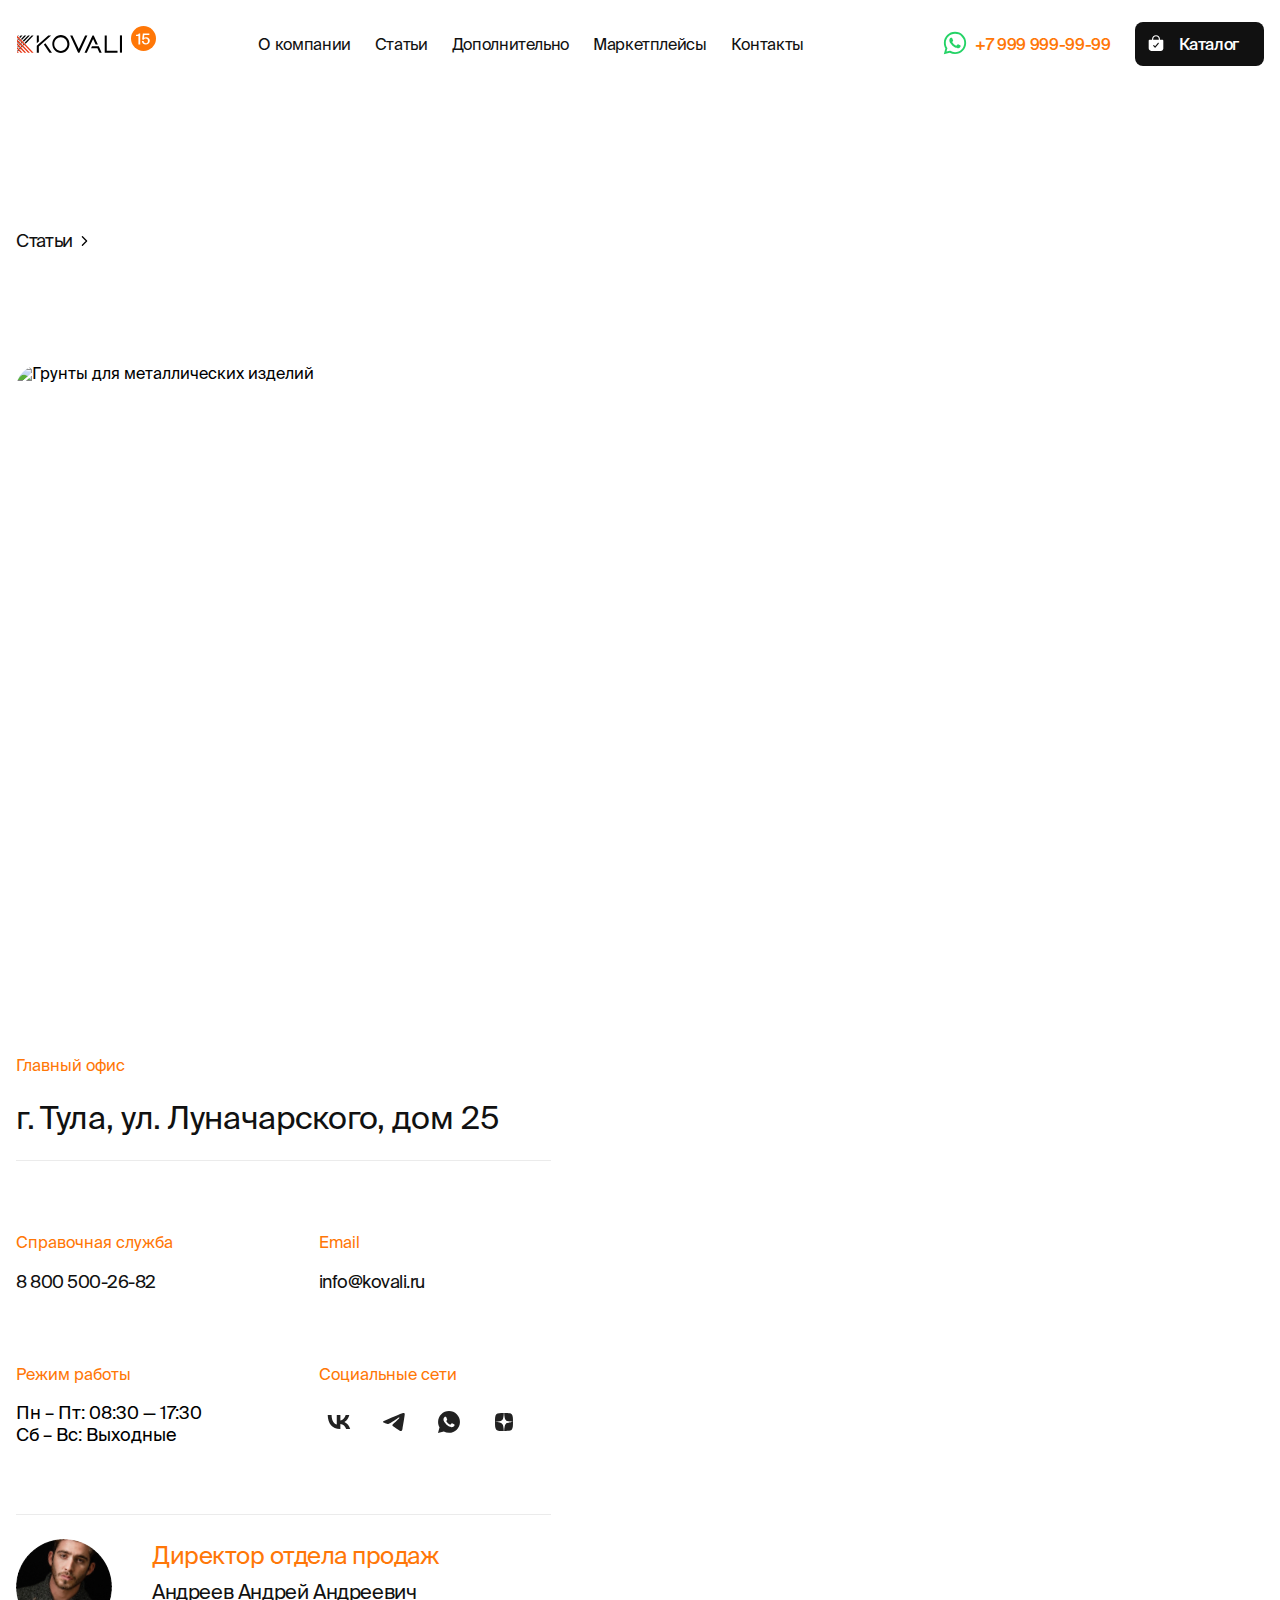
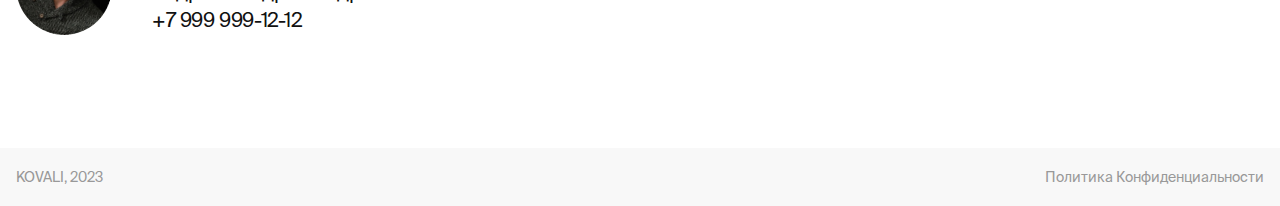
==== commit e64e87bf: "fixed burger menu" ====
--- a/article.html
+++ b/article.html
@@ -12,6 +12,9 @@
     <div class="page">
         <div class="mobile-menu">
             <nav class="mobile-menu__nav">
+                <a href="./index.html" class="mobile-menu__nav-link">
+                    Главная
+                </a>
                 <a href="./index.html#about" class="mobile-menu__nav-link">
                     О компании
                 </a>
--- a/styles/index.css
+++ b/styles/index.css
@@ -352,9 +352,16 @@
   top: 0;
   z-index: 99999;
   background-color: #fff;
+  transition: 0.43s;
+}
+.header.hidden {
+  transform: translateY(-100%);
 }
 .header__wrapper {
   justify-content: space-between;
+}
+.header__mobile-btn {
+  display: none;
 }
 .header__logo-link {
   position: relative;
@@ -451,7 +458,7 @@
 .line {
   fill: none;
   transition: stroke-dasharray 400ms, stroke-dashoffset 400ms;
-  stroke: #ff7707;
+  stroke: #111;
   stroke-width: 6;
   stroke-linecap: round;
 }
@@ -494,7 +501,7 @@
   padding: 32px;
   top: 67px;
   flex-direction: column;
-  align-items: flex-end;
+  align-items: flex-start;
   justify-content: start;
   overflow-y: auto;
   gap: 32px;
@@ -504,6 +511,10 @@
   border-top: 1px solid rgba(153, 153, 153, 0.2);
   transition: 0.43s;
   display: none;
+  background-image: url("../assets/img/burger-bg.svg");
+  background-repeat: no-repeat;
+  background-position: left bottom;
+  background-size: 100%;
 }
 .mobile-menu.active {
   transform: translateX(0%);
@@ -513,12 +524,15 @@
 .mobile-menu__nav {
   display: flex;
   flex-direction: column;
-  align-items: flex-end;
+  align-items: flex-start;
   justify-content: start;
   gap: 24px;
 }
 .mobile-menu__nav-link {
   font-size: 18px;
+}
+.mobile-menu__nav-link_active {
+  color: #ff7707;
 }
 .mobile-menu__btn {
   width: -moz-fit-content;
@@ -541,7 +555,7 @@
   width: 100%;
   position: sticky;
   left: 0;
-  top: 96px;
+  top: 0;
   z-index: -1;
 }
 .video-section__video-wrapper {
@@ -1335,6 +1349,7 @@
      object-fit: cover;
   -o-object-position: center;
      object-position: center;
+  transform: rotate(16deg);
 }
 .contacts-section__profile-body {
   display: flex;
@@ -2058,6 +2073,11 @@
   background-size: contain;
 }
 
+@media (max-width: 1440px) {
+  .about-section__layout {
+    grid-template-columns: repeat(3, 1fr);
+  }
+}
 @media (max-width: 1280px) {
   .header {
     margin-bottom: 96px;
@@ -2106,9 +2126,6 @@
     width: 220px;
     height: 220px;
   }
-  .advantages-section__list {
-    grid-template-rows: repeat(2, 374px);
-  }
   .advantages-section__list-item {
     padding: 32px 24px;
   }
@@ -2123,9 +2140,6 @@
   }
   .advantages-section__list-item-img {
     max-width: 196px;
-  }
-  .about-section {
-    padding: 0;
   }
   .about-section__wrapper {
     margin-bottom: 64px;
@@ -2257,8 +2271,20 @@
   .mobile-menu {
     display: flex;
   }
-  .footer {
-    padding-bottom: 100px;
+  .header__wrapper {
+    padding-right: 0;
+  }
+  .advantages-section {
+    top: 31px;
+  }
+  .instruments-section {
+    transform: translateY(-20px);
+  }
+  .instruments-section__swiper-slide-text {
+    font-size: 20px;
+  }
+  .about-section__layout {
+    grid-template-columns: repeat(2, 1fr);
   }
   .header {
     padding: 0;
@@ -2266,17 +2292,24 @@
   }
   .header__nav {
     display: none;
+  }
+  .header__logo-link {
+    margin-right: 50px;
   }
   .header__btn {
     position: fixed;
     right: 32px;
     bottom: 32px;
   }
+  .header__mobile-btn {
+    display: flex;
+  }
   .header__burger-btn {
     display: block;
-  }
-  .header__wrapper {
-    padding-right: 0;
+    margin-left: auto;
+  }
+  .video-section {
+    top: 67px;
   }
   .catalog-section__wrapper {
     gap: 24px;
@@ -2286,6 +2319,11 @@
   }
   .catalog-section__list-item-img-wrapper {
     height: 132px;
+  }
+  .advantages-section__list {
+    grid-template-columns: repeat(1, 1fr);
+    grid-auto-rows: 256px;
+    grid-template-rows: none;
   }
 }
 @media (max-width: 1024px) {
@@ -2417,6 +2455,13 @@
     margin-top: 48px;
   }
 }
+@media (max-width: 860px) {
+  .about-section__row {
+    flex-direction: column;
+    align-items: flex-start;
+    justify-content: start;
+  }
+}
 @media (max-width: 767px) {
   .promo-section__wrapper {
     flex-direction: column;
@@ -2435,28 +2480,8 @@
   .advantages-section__list-item {
     height: 270px;
   }
-  .about-section__overlay {
-    min-height: 520px;
-    display: flex;
-    flex-direction: column;
-    align-items: center;
-    justify-content: space-between;
-  }
-  .about-section__overlay-message {
-    position: static;
-    padding: 0;
-    background: none;
-    margin-right: auto;
-  }
-  .about-section__overlay-message:last-child {
-    margin-left: auto;
-    margin-right: 0;
-  }
-  .about-section__overlay-popup {
-    left: 0;
-    right: 0;
-    top: 100px !important;
-    margin: 0 auto;
+  .about-section__card-heading {
+    font-size: 14px;
   }
   .articles-section__date-filter-link {
     font-size: 32px;
@@ -2498,6 +2523,26 @@
   }
   .item-section__content-img {
     max-width: 420px;
+  }
+  .instruments-section__row {
+    flex-direction: column;
+    align-items: flex-start;
+    justify-content: start;
+  }
+  .instruments-section__swiper-slide {
+    max-width: 452px;
+    height: 332px;
+  }
+  .instruments-section__swiper-slide-heading {
+    font-size: 28px;
+  }
+  .instruments-section__swiper-slide-text {
+    font-size: 20px;
+    line-height: 26px;
+  }
+  .instruments-section__swiper-slide-img {
+    width: 64px;
+    height: 64px;
   }
 }
 @media (max-width: 675px) {
@@ -2516,6 +2561,11 @@
   .item-section__content-img {
     height: 240px;
   }
+  .instruments-section__swiper-slide {
+    max-width: 300px;
+    height: 332px;
+    padding: 24px 16px;
+  }
 }
 @media (max-width: 625px) {
   .promo-section__video-wrapper::before, .promo-section__video-wrapper::after {
@@ -2558,8 +2608,14 @@
     font-size: 24px;
     margin-top: 16px;
   }
+  .about-section__layout {
+    grid-template-columns: 1fr;
+  }
 }
 @media (max-width: 575px) {
+  .header__menu {
+    display: none;
+  }
   .catalog-section__filters {
     max-width: 190px;
   }
